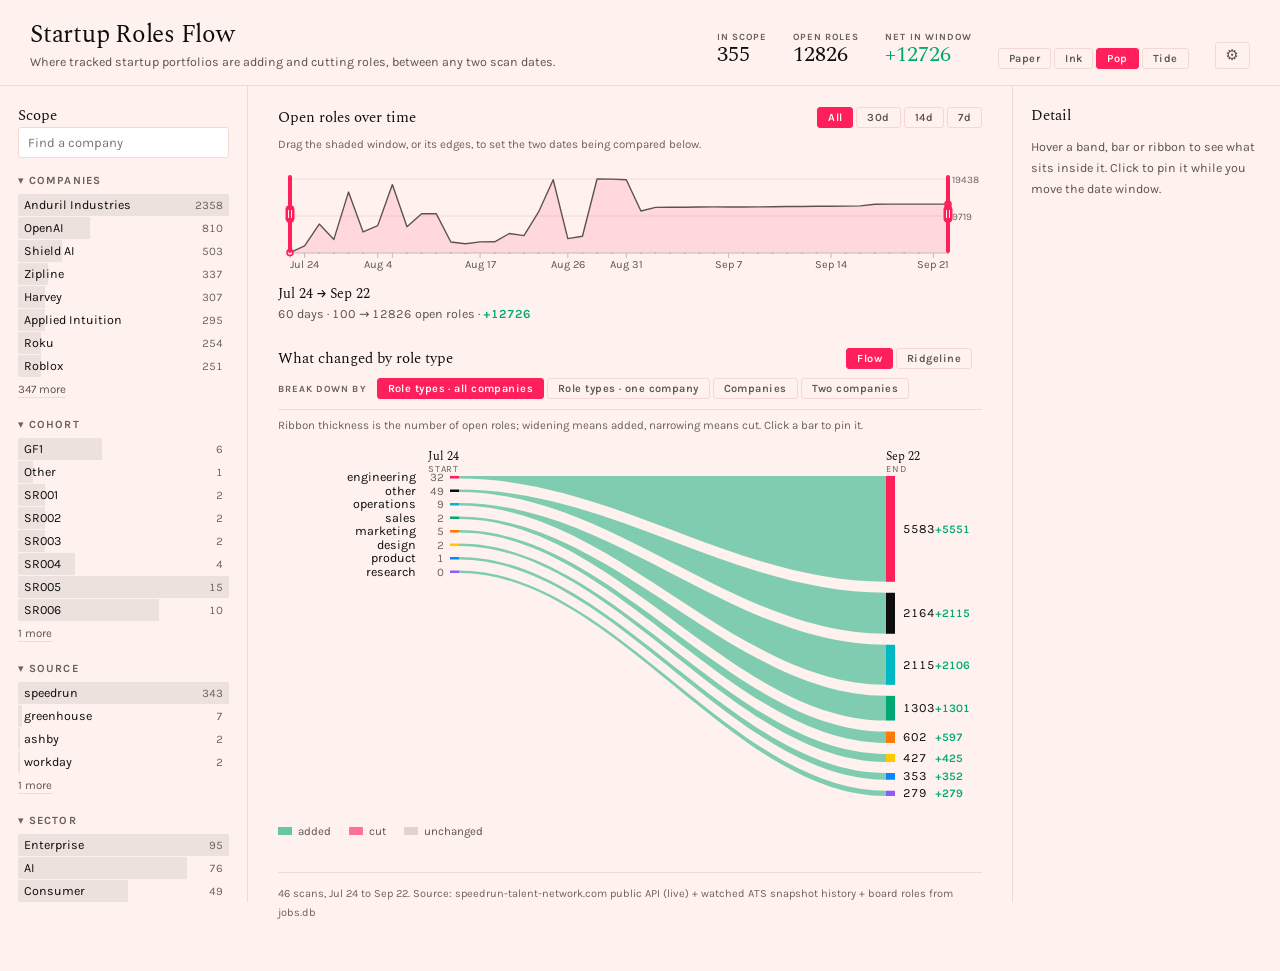
==== flow/index.html @ 65f4809f "flow: chart a readable companies column, and stop seeding pair mode Companies mode drew one band per" ====
<!doctype html>
<html lang="en" data-theme="pop">
<head>
<meta charset="utf-8">
<meta name="viewport" content="width=device-width, initial-scale=1, viewport-fit=cover">
<title>Startup Roles Flow</title>
<meta property="og:site_name" content="Job Flow" />
<meta property="og:title" content="Startup Roles Flow — a16z portfolio hiring in motion" />
<meta property="og:description" content="Sankey-style flows of open roles across a16z portfolio startups: functions, locations, companies. Play the scan animation or scrub any scan date." />
<meta property="og:type" content="website" />
<meta property="og:url" content="https://bdcc.github.io/dashes/flow/index.html" />
<meta property="og:image" content="https://bdcc.github.io/dashes/flow/og-flow.png" />
<meta property="og:image:width" content="1200" />
<meta property="og:image:height" content="630" />
<meta name="twitter:card" content="summary_large_image" />
<meta name="twitter:title" content="Startup Roles Flow — a16z portfolio hiring in motion" />
<meta name="twitter:description" content="Sankey-style flows of open roles across a16z portfolio startups: functions, locations, companies." />
<meta name="twitter:image" content="https://bdcc.github.io/dashes/flow/og-flow.png" />
<link rel="stylesheet" href="theme.css">
<style>
/* ============================================================
   App shell — layout only, all colors token-driven (no hex).
   Theme values live in theme.css; SVG builders resolve via
   RolesFlowTheme.theme().
   ============================================================ */

/* ---- desktop facet heads: 11px floor per acceptance check ---- */
#d-facets .eyebrow { font-size: 11px; }

/* ---- collapsible facet groups ---- */
.fold-btn {
  display: inline-flex; align-items: center; gap: 5px;
  padding: 0; background: none; border: 0; cursor: pointer; color: inherit; font: inherit;
}
.fold-btn .caret { font-size: 11px; line-height: 1; color: var(--faint); }
.fold-btn:hover .caret { color: var(--muted); }
.facet.folded .facet-rows, .sgroup.folded .srows { display: none; }

/* ---- shared rows / ranges ---- */
.row { display: flex; align-items: center; gap: 10px; flex-wrap: wrap; }
.row .section { margin-right: auto; }
.main section + section { margin-top: 26px; }
.mt { margin-top: 26px; }

/* ---- pair-mode company pick dropdowns (A + B) ---- */
.copicks { display: flex; gap: 6px; align-items: center; flex-wrap: wrap; }
.co-drop { position: relative; }
.co-btn {
  display: inline-flex; align-items: center; gap: 7px; max-width: 200px;
  font-size: 12px; font-weight: 600; padding: 5px 10px;
  border: 1px solid var(--chip-bd); border-radius: var(--radius);
  background: var(--chip-bg); color: var(--ink); cursor: pointer;
}
.co-btn:hover { border-color: var(--accent); }
.co-btn i { width: 8px; height: 8px; border-radius: 4px; flex: none; }
.co-btn .nm { overflow: hidden; text-overflow: ellipsis; white-space: nowrap; }
.co-btn .ca { color: var(--faint); font-size: 9px; }
.co-drop.open .co-btn { border-color: var(--accent); color: var(--accent); }
.copop {
  position: absolute; top: calc(100% + 5px); left: 0; z-index: 50;
  width: 270px; max-height: 330px;
  display: flex; flex-direction: column;
  background: var(--panel); border: 1px solid var(--rule); border-radius: 10px;
  box-shadow: 0 8px 24px rgba(0, 0, 0, 0.18);
}
.co-search {
  margin: 8px; padding: 7px 10px; font-size: 13px; flex: none;
  background: var(--paper); border: 1px solid var(--rule); border-radius: 7px; color: var(--ink);
}
.co-search:focus { outline: none; border-color: var(--accent); }
.corows { overflow-y: auto; padding-bottom: 6px; }
.co-row {
  display: flex; align-items: center; gap: 8px; width: 100%;
  padding: 6px 12px; border: none; background: transparent;
  text-align: left; cursor: pointer; font-size: 13px; color: var(--ink);
}
.co-row:hover { background: var(--paper); }
.co-row .cnt { margin-left: auto; font-size: 11px; color: var(--faint); font-variant-numeric: tabular-nums; }
.co-row.on { background: var(--chip-bg); color: var(--accent); font-weight: 600; }
.co-row.dim { opacity: 0.4; cursor: not-allowed; }
.co-row .ck { flex: none; width: 13px; font-size: 11px; color: var(--accent); }
.co-none { padding: 12px; font-size: 12px; color: var(--faint); }
.hint { margin: 6px 0 8px; line-height: 1.6; }
.range { margin-top: 10px; }
.range .fig { font-size: 14px; }
.range .sub { font-size: 12.5px; color: var(--muted); margin-top: 2px; }
.pills { display: flex; flex-wrap: wrap; gap: 6px; margin: 10px 0 6px; align-items: center; }
.pills .link-danger { margin-left: 2px; }
.hscroll { display: flex; gap: 8px; overflow-x: auto; }

/* ---- desktop chart switch / ridge scale ---- */
#d-chart-switch { margin-left: auto; }
.ridgeseg { display: flex; gap: 3px; }
.ridgeseg button {
  font-size: 11px; font-weight: 600; letter-spacing: 0.04em;
  padding: 3px 10px; border: 1px solid var(--rule); border-radius: var(--radius);
  background: transparent; color: var(--muted); cursor: pointer;
}
.ridgeseg button.on { background: var(--accent); border-color: var(--accent); color: var(--accent-fg); }

/* ---- preferences picker (shared overlay) ---- */
.gear {
  font-size: 15px; line-height: 1; padding: 5px 10px;
  border: 1px solid var(--rule); border-radius: var(--radius);
  background: transparent; color: var(--muted); cursor: pointer;
}
.gear:hover { color: var(--ink); border-color: var(--chip-bd); }
.prefs-ovl {
  position: fixed; inset: 0; z-index: 80;
  background: var(--dim); display: flex; align-items: center; justify-content: center;
}
.prefs-card {
  width: 360px; max-width: calc(100vw - 40px); max-height: 80vh; overflow-y: auto;
  background: var(--panel); border: 1px solid var(--rule); border-radius: 12px;
  padding: 18px 20px 16px;
}
.prefs-head { display: flex; align-items: flex-start; gap: 10px; margin-bottom: 14px; }
.prefs-head h3 { font-family: var(--font-display); font-size: 19px; font-weight: 400; }
.prefs-head .sub { margin-top: 3px; font-size: 12.5px; color: var(--muted); line-height: 1.5; }
.prefs-x { margin-left: auto; flex: none; min-height: 32px; padding: 0 10px; border: none;
  background: none; color: var(--muted); font-size: 15px; cursor: pointer; }
.prefs-rows { display: flex; flex-direction: column; margin-bottom: 14px; }
.prefs-row { display: flex; align-items: center; gap: 10px; width: 100%; min-height: 44px;
  padding: 0 4px; border: none; border-bottom: 1px solid var(--rule);
  background: transparent; text-align: left; cursor: pointer; }
.prefs-row:last-child { border-bottom: none; }
.prefs-row .box { width: 18px; height: 18px; flex: none; border-radius: 4px;
  border: 1.5px solid var(--chip-bd); display: inline-flex; align-items: center;
  justify-content: center; font-size: 13px; color: var(--accent-fg); }
.prefs-row.on .box { background: var(--accent); border-color: var(--accent); }
.prefs-row .name { flex: 1; font-size: 15px; color: var(--ink); }
.prefs-row.on .name { font-weight: 700; color: var(--accent); }
.prefs-row .sub { font-size: 12px; color: var(--faint); }
.prefs-actions { display: flex; align-items: center; justify-content: space-between; gap: 10px; }
.prefs-actions .btn-done { min-height: 40px; padding: 0 20px; border: 1px solid var(--accent);
  border-radius: 20px; background: var(--accent); color: var(--accent-fg);
  font-size: 14px; font-weight: 700; cursor: pointer; }

/* ---- mobile shell ---- */
.mob { display: none; }

@media (max-width: 719px) {
  .desk { display: none; }
  .mob { display: block; }

  .mh {
    position: sticky; top: 0; z-index: 20;
    display: flex; align-items: center; gap: 10px;
    padding: 12px 16px 10px;
    background: var(--paper); border-bottom: 1px solid var(--rule);
  }
  .mh h1 { font-family: var(--font-display); font-size: 20px; font-weight: 400; line-height: 1.15; }
  .mh .sub { margin-top: 3px; font-size: 12.5px; color: var(--muted); }
  .scope-btn {
    margin-left: auto; flex: none;
    min-height: 44px; padding: 0 16px;
    border: 1px solid var(--rule); border-radius: 22px;
    background: transparent; color: var(--muted);
    font-size: 14px; font-weight: 600; cursor: pointer;
  }
  .scope-btn.on { background: var(--chip-bg); border-color: var(--chip-bd); color: var(--accent); }

  .mstats {
    display: grid; grid-template-columns: repeat(3, 1fr); gap: 1px;
    background: var(--rule);
  }
  .mstat { background: var(--paper); padding: 10px 16px 12px; }
  .mstat .eyebrow { font-size: 10px; display: block; margin-bottom: 3px; }
  .mstat .fig { font-size: 24px; line-height: 1.2; display: block; }

  .mcontent {
    max-width: 480px; margin: 0 auto;
    padding: 12px 16px calc(40px + env(safe-area-inset-bottom));
  }
  .mcontent section + section { margin-top: 24px; }

  .preset {
    flex: none; min-height: 44px; padding: 0 18px;
    border: 1px solid var(--rule); border-radius: 22px;
    background: transparent; color: var(--muted);
    font-size: 14px; font-weight: 600; cursor: pointer;
  }
  .preset.on { background: var(--accent); border-color: var(--accent); color: var(--accent-fg); }
  .mtabs { padding: 2px 0 4px; }
  .mcontent .picker { max-width: none; min-height: 44px; font-size: 15px; padding: 0 12px; border-radius: 8px; }
  .mcontent .byrow { display: flex; flex-wrap: wrap; gap: 8px; align-items: center; padding: 8px 0 10px; border-bottom: 1px solid var(--rule); margin-bottom: 8px; }
  .co-btn { min-height: 40px; font-size: 13px; max-width: 46vw; }
  .copop {
    position: fixed; left: 12px; right: 12px; bottom: 0; width: auto;
    max-height: 55vh; border-radius: 14px 14px 0 0;
    padding-bottom: calc(6px + env(safe-area-inset-bottom));
  }
  .co-search { min-height: 42px; font-size: 15px; }
  .co-row { min-height: 42px; font-size: 14.5px; }

  .mtitle-row { display: flex; align-items: center; gap: 4px; margin-top: 4px; }
  .mtitle-row h2 { font-family: var(--font-display); font-size: 16px; font-weight: 400; flex: 1; min-width: 0; }
  .dot { width: 44px; height: 44px; flex: none; padding: 0; border: none; background: none; cursor: pointer;
         display: inline-flex; align-items: center; justify-content: center; }
  .dot span { width: 8px; height: 8px; border-radius: 4px; background: var(--chip-bd); display: block; }
  .dot.on span { width: 22px; background: var(--accent); }

  .deck { overflow: hidden; transition: height .3s cubic-bezier(.22, .61, .36, 1); }
  .track { display: flex; align-items: flex-start; width: 300%; touch-action: pan-y; }
  .panel { width: 33.3333%; flex: none; padding: 0 16px; }

  .mlegend { display: flex; gap: 16px; padding: 10px 0 2px; font-size: 12.5px; color: var(--muted); align-items: center; }
  .mlegend i { width: 14px; height: 8px; display: inline-block; opacity: 0.6; flex: none; }

  .card {
    margin: 18px 16px 0; background: var(--panel);
    border: 1px solid var(--rule); border-radius: 12px; padding: 14px;
  }
  .card .ctitle { display: flex; align-items: center; gap: 10px; }
  .card .ctitle .name { font-family: var(--font-display); font-size: 17px; flex: 1; min-width: 0;
    overflow: hidden; text-overflow: ellipsis; white-space: nowrap; }
  .close-pill { flex: none; min-height: 36px; padding: 0 12px; border: 1px solid var(--rule);
    border-radius: 18px; background: none; color: var(--muted); font-size: 13px; cursor: pointer; }
  .card .cfig { display: flex; align-items: baseline; gap: 8px; padding: 10px 0 12px;
    border-bottom: 1px solid var(--rule); margin-bottom: 12px; }
  .card .cfig .v { font-family: var(--font-display); font-size: 30px; line-height: 1; font-variant-numeric: tabular-nums; }
  .card .cfig .lab { font-size: 13px; color: var(--muted); }
  .card .cfig .delta { margin-left: auto; font-size: 15px; font-weight: 700; font-variant-numeric: tabular-nums; }
  .card .ceyebrow { font-size: 10px; font-weight: 700; letter-spacing: 0.1em; text-transform: uppercase; color: var(--faint); margin-bottom: 6px; }
  .crows { display: flex; flex-direction: column; }
  .crow { position: relative; display: flex; align-items: center; gap: 8px; min-height: 40px;
    padding: 0 6px; overflow: hidden; border-bottom: 1px solid var(--rule); }
  .crow .bar { position: absolute; left: 0; top: 0; bottom: 0; background: var(--bar); }
  .crow .name { position: relative; flex: 1; min-width: 0; font-size: 14.5px;
    white-space: nowrap; overflow: hidden; text-overflow: ellipsis; }
  .crow .cnt { position: relative; font-size: 14px; font-variant-numeric: tabular-nums; color: var(--muted); }
  .crow .delta { position: relative; font-size: 13.5px; font-weight: 600; font-variant-numeric: tabular-nums; width: 34px; text-align: right; }
  .card .cnote { margin: 10px 0 0; font-size: 12.5px; color: var(--faint); line-height: 1.6; }

  .table-head, .trow { display: grid; grid-template-columns: 1fr 40px 40px 48px; gap: 0 6px; align-items: center; }
  .table-head { padding: 0 0 6px; border-bottom: 1px solid var(--rule); font-size: 10px; font-weight: 700;
    letter-spacing: 0.09em; text-transform: uppercase; color: var(--faint); }
  .table-head span:nth-child(n+2) { text-align: right; }
  .trow { width: 100%; min-height: 46px; padding: 0; border: none; border-bottom: 1px solid var(--rule);
    background: transparent; text-align: left; cursor: pointer; }
  .trow.pinned { background: var(--chip-bg); }
  .trow .lab { display: flex; align-items: center; gap: 8px; min-width: 0; }
  .trow .lab i { width: 4px; height: 20px; border-radius: 2px; flex: none; display: block; }
  .trow .lab span { font-size: 14.5px; color: var(--ink); white-space: nowrap; overflow: hidden; text-overflow: ellipsis; }
  .trow .n { font-size: 14px; color: var(--muted); text-align: right; font-variant-numeric: tabular-nums; }
  .trow .n.ink { color: var(--ink); }
  .trow .chg { font-size: 14px; font-weight: 600; text-align: right; font-variant-numeric: tabular-nums; }
  .table-note { margin: 10px 0 0; font-size: 12.5px; color: var(--faint); }

  .sheet { position: fixed; inset: 0; z-index: 60; background: var(--paper); display: flex; flex-direction: column; }
  .shead { display: flex; align-items: center; gap: 10px; padding: 12px 16px; border-bottom: 1px solid var(--rule); }
  .shead .stitle { font-family: var(--font-display); font-size: 19px; }
  .sreset { margin-left: auto; min-height: 40px; padding: 0 12px; border: none; background: none;
    color: var(--down); font-size: 14px; cursor: pointer; }
  .sdone { min-height: 44px; padding: 0 20px; border: 1px solid var(--accent); border-radius: 22px;
    background: var(--accent); color: var(--accent-fg); font-size: 15px; font-weight: 700; cursor: pointer; }
  .sbody { flex: 1; overflow-y: auto; padding: 14px 16px calc(40px + env(safe-area-inset-bottom)); }
  .ssearch { width: 100%; min-height: 46px; background: var(--panel); border: 1px solid var(--rule);
    border-radius: 8px; color: var(--ink); font-size: 16px; padding: 0 12px; margin-bottom: 8px; }
  .ssummary { margin: 0 0 16px; font-size: 12.5px; color: var(--faint); }
  .sgroup { margin-bottom: 22px; }
  .shead-row { display: flex; align-items: center; justify-content: space-between; gap: 10px; margin-bottom: 4px; }
  .shead-row .eyebrow { font-size: 10px; }
  .sclear { min-height: 32px; padding: 0 4px; background: none; border: none; color: var(--down); font-size: 13px; cursor: pointer; }
  .srows { display: flex; flex-direction: column; }
  .srow { position: relative; display: flex; align-items: center; gap: 10px; width: 100%;
    min-height: 46px; padding: 0 8px; border: none; border-bottom: 1px solid var(--rule);
    background: transparent; text-align: left; cursor: pointer; overflow: hidden; }
  .srow .bar { position: absolute; left: 0; top: 0; bottom: 0; background: var(--bar); }
  .srow .box { position: relative; width: 18px; height: 18px; flex: none; border-radius: 4px;
    border: 1.5px solid var(--chip-bd); background: transparent; }
  .srow.on .box { background: var(--accent); border-color: var(--accent); }
  .srow .name { position: relative; flex: 1; min-width: 0; font-size: 15px;
    white-space: nowrap; overflow: hidden; text-overflow: ellipsis; }
  .srow.on .name { font-weight: 700; color: var(--accent); }
  .srow .cnt { position: relative; font-size: 14px; color: var(--faint); font-variant-numeric: tabular-nums; }
  .smore { min-height: 40px; padding: 0; margin-top: 4px; background: none; border: none;
    color: var(--muted); font-size: 14px; text-decoration: underline; cursor: pointer; }
  .ssegs { display: flex; gap: 8px; flex-wrap: wrap; margin-bottom: 20px; }
  .sseg { min-height: 44px; padding: 0 16px; border: 1px solid var(--rule); border-radius: 22px;
    background: transparent; color: var(--muted); font-size: 14px; font-weight: 600; cursor: pointer; }
  .sseg.on { background: var(--accent); border-color: var(--accent); color: var(--accent-fg); }

  .mcontent .provenance { font-size: 12px; line-height: 1.65; }

  .sprefs { min-height: 40px; padding: 0 12px; border: none; background: none;
    color: var(--muted); font-size: 14px; cursor: pointer; }
  .sprefs:active { color: var(--ink); }
  .prefs-ovl { align-items: flex-end; }
  .prefs-card { width: 100%; max-width: none; border-radius: 16px 16px 0 0;
    max-height: 70vh; padding-bottom: calc(18px + env(safe-area-inset-bottom)); }
}
</style>
</head>
<body>

<!-- ================= DESKTOP SHELL ================= -->
<div class="desk" id="desk">
  <header class="app-header">
    <div>
      <h1>Startup Roles Flow</h1>
      <div class="sub">Where tracked startup portfolios are adding and cutting roles, between any two scan dates.</div>
    </div>
    <div class="stats">
      <div class="stat">
        <div class="eyebrow">In scope</div>
        <div class="v fig" id="d-stat-scope">&ndash;</div>
      </div>
      <div class="stat">
        <div class="eyebrow">Open roles</div>
        <div class="v fig" id="d-stat-now">&ndash;</div>
      </div>
      <div class="stat">
        <div class="eyebrow">Net in window</div>
        <div class="v fig" id="d-stat-net">&ndash;</div>
      </div>
      <div id="d-theme"></div>
      <button type="button" class="gear" id="d-prefs" title="Which facet groups to show in the left nav" aria-label="Preferences">⚙</button>
    </div>
  </header>

  <div class="layout">
    <aside class="rail rail-left">
      <h2 class="section">Scope</h2>
      <input class="search" id="d-search" placeholder="Find a company" autocomplete="off">
      <div class="pills" id="d-pills"></div>
      <div id="d-facets"></div>
    </aside>

    <main class="main">
      <section>
        <div class="row">
          <h2 class="section">Open roles over time</h2>
          <div class="seg" id="d-presets"></div>
        </div>
        <p class="hint">Drag the shaded window, or its edges, to set the two dates being compared below.</p>
        <div id="d-timeline"></div>
        <div class="range" id="d-range"></div>
      </section>

      <section>
        <div class="row">
          <h2 class="section" id="d-chart-head">What changed by role type</h2>
          <div class="seg" id="d-chart-switch"></div>
          <div class="ridgeseg" id="d-ridgeseg"></div>
        </div>
        <div class="byrow row" style="padding:8px 0 10px;border-bottom:1px solid var(--rule);margin-bottom:6px;">
          <span class="eyebrow">Break down by</span>
          <div class="seg" id="d-tabs"></div>
          <select class="picker" id="d-picker" style="display:none"></select>
          <div class="copicks" id="d-copicks"></div>
        </div>
        <p class="hint" id="d-hint"></p>
        <div id="d-chart"></div>
        <div class="legend" id="d-legend" style="margin-top:8px"></div>
      </section>

      <footer class="provenance" id="d-prov"></footer>
    </main>

    <aside class="rail rail-right">
      <div class="row" style="margin-bottom:10px;">
        <h2 class="section" id="d-det-title">Detail</h2>
        <button class="link-danger" id="d-unpin" style="display:none">unpin</button>
      </div>
      <div id="d-detail"></div>
    </aside>
  </div>
</div>

<!-- ================= MOBILE SHELL ================= -->
<div class="mob" id="mob">
  <header class="mh">
    <div>
      <h1>Startup Roles Flow</h1>
      <div class="sub" id="m-sub">&hellip;</div>
    </div>
    <button class="scope-btn" id="m-scope-btn">Scope</button>
  </header>

  <div class="mstats">
    <div class="mstat"><span class="eyebrow">In scope</span><span class="fig" id="m-s1">&ndash;</span></div>
    <div class="mstat"><span class="eyebrow">Open roles</span><span class="fig" id="m-s2">&ndash;</span></div>
    <div class="mstat"><span class="eyebrow">Net change</span><span class="fig" id="m-s3">&ndash;</span></div>
  </div>

  <main class="mcontent">
    <section>
      <h2 class="section">Open roles over time</h2>
      <div class="hscroll" id="m-presets" style="padding:8px 0 10px"></div>
      <div id="m-timeline"></div>
      <div class="range" id="m-range"></div>
      <div class="byrow">
        <span class="eyebrow" style="font-size:10px">Break down by</span>
        <div class="hscroll mtabs" id="m-tabs"></div>
        <select class="picker" id="m-picker" style="display:none"></select>
        <div class="copicks" id="m-copicks"></div>
      </div>
    </section>

    <section>
      <div class="mtitle-row">
        <h2 id="m-title">Flow</h2>
        <div id="m-dots"></div>
      </div>
      <p class="hint" id="m-hint"></p>
      <div class="deck" id="m-deck">
        <div class="track" id="m-track">
          <div class="panel" id="m-p0"></div>
          <div class="panel" id="m-p1"></div>
          <div class="panel" id="m-p2"></div>
        </div>
      </div>
      <div class="mlegend hscroll" id="m-legend"></div>
    </section>

    <section class="card" id="m-card" style="display:none"></section>

    <footer class="provenance" id="m-prov"></footer>
  </main>

  <div class="sheet" id="m-sheet" style="display:none">
    <div class="shead">
      <span class="stitle">Scope</span>
      <button type="button" class="sprefs" id="m-prefs">Prefs</button>
      <button class="sreset" id="m-reset">Reset</button>
      <button class="sdone" id="m-done">Done</button>
    </div>
    <div class="sbody">
      <input class="ssearch" id="m-search" placeholder="Find a company" autocomplete="off">
      <p class="ssummary" id="m-summary"></p>
      <div class="ssegs" id="m-ssegs"></div>
      <div id="m-facets"></div>
    </div>
  </div>
</div>

<!-- ================= PREFERENCES PICKER (shared) ================= -->
<div class="prefs-ovl" id="prefs" style="display:none" role="dialog" aria-modal="true" aria-label="Preferences">
  <div class="prefs-card">
    <div class="prefs-head">
      <div>
        <h3>Preferences</h3>
        <p class="sub">Which facet groups show in the left nav.</p>
      </div>
      <button type="button" class="prefs-x" id="prefs-close" aria-label="Close">✕</button>
    </div>
    <div class="prefs-rows" id="prefs-rows"></div>
    <div class="prefs-actions">
      <button type="button" class="link-danger" id="prefs-reset">Reset to defaults</button>
      <button type="button" class="btn-done" id="prefs-done">Done</button>
    </div>
  </div>
</div>

<script src="theme.js"></script>
<script>
(function () {
'use strict';

/* ---------- helpers ---------- */
const MON = ['Jan','Feb','Mar','Apr','May','Jun','Jul','Aug','Sep','Oct','Nov','Dec'];
const FUNCTIONS = ['engineering','product','design','research','sales','marketing','operations','other'];
const $ = s => document.querySelector(s);
const esc = s => String(s == null ? '' : s).replace(/[&<>"']/g, c => ({'&':'&amp;','<':'&lt;','>':'&gt;','"':'&quot;',"'":'&#39;'}[c]));
const clamp = (v, a, b) => Math.max(a, Math.min(b, v));
const fmtDate = s => { const p = String(s).split('-'); return MON[+p[1] - 1] + ' ' + (+p[2]); };
const fmtTime = s => { const p = String(s || '').slice(0, 16).replace('T', ' '); return p ? p + ' UTC' : ''; };
const signed = n => (n > 0 ? '+' : n < 0 ? '−' : '') + Math.abs(n);
const trunc = (s, n) => s.length > n ? s.slice(0, n - 1) + '…' : s;
const isMobile = () => matchMedia('(max-width: 719px)').matches;
const asList = v => Array.isArray(v) ? v
  : typeof v === 'string' ? (v.trim() ? [v.trim()] : [])
    : (v && typeof v === 'object') ? Object.keys(v).filter(k => v[k]) : [];
const ridgeScale = () => S.ridgeScale || (S.compare === 'pair' ? 'shared' : (isMobile() ? 'perband' : 'shared'));
const savePicked = () => { try { localStorage.setItem('rolesFlow.picked', JSON.stringify(S.picked)); } catch (err) {} };
/* pair2: the old `rolesFlow.pair` key holds the value the removed auto-seed
   wrote, which is indistinguishable from a real pick — start those visitors
   from an empty comparison rather than from Anduril vs OpenAI. */
const savePair = () => { try { localStorage.setItem('rolesFlow.pair2', JSON.stringify(S.pair)); } catch (err) {} };

/* ---------- pair-mode company dropdowns (A + B) ---------- */
function coDropRows(q) {
  const d = S.data;
  if (!d || S.coDrop === null) return '';
  const other = (S.pair || [])[S.coDrop === 0 ? 1 : 0] || '';
  const s = String(q || '').trim().toLowerCase();
  return d.companies.slice().sort((a, b) => b.total_jobs - a.total_jobs)
    .filter(c => !s || c.company.toLowerCase().includes(s))
    .map(c => {
      const dim = c.company === other;   // already picked on the other side — no dupes
      return '<button type="button" class="co-row' + (c.company === (S.pair || [])[S.coDrop] ? ' on' : '') + (dim ? ' dim' : '') + '"'
        + ' data-copick="1" data-slot="' + S.coDrop + '" data-name="' + esc(c.company) + '"' + (dim ? ' disabled' : '')
        + '><span class="nm">' + esc(c.company) + '</span><span class="cnt">' + (c.total_jobs || 0) + '</span></button>';
    }).join('');
}
function coDropHTML(slot) {
  const name = (S.pair || [])[slot] || '';
  const open = S.coDrop === slot;
  const col = slot === 0 ? 'var(--pair-a)' : 'var(--pair-b)';
  const rows = open ? coDropRows(S.coQ) : '';
  return '<div class="co-drop' + (open ? ' open' : '') + '">'
    + '<button type="button" class="co-btn" data-codrop="' + slot + '" aria-expanded="' + open + '" title="Pick company ' + (slot === 0 ? 'A' : 'B') + '">'
    + '<i style="background:' + col + '"></i><span class="nm">' + (name ? esc(name) : 'Choose company') + '</span><span class="ca">▾</span></button>'
    + (open
      ? '<div class="copop"><input class="co-search" data-cosearch="' + slot + '" placeholder="Find a company" autocomplete="off" value="' + esc(S.coQ) + '">'
        + '<div class="corows">' + (rows || '<div class="co-none">No companies match</div>') + '</div></div>'
      : '')
    + '</div>';
}
function closeCoDrop() {
  S.coDrop = null; S.coQ = '';
}

/* ---------- companies-tab picker: multi-select, "All companies" is the empty pick ---------- */
function coPickLabel() {
  const n = S.picked.length;
  if (!n) return 'All companies';
  return n === 1 ? S.picked[0] : n + ' companies';
}
function coPickRows(q) {
  const d = S.data;
  if (!d) return '';
  const s = String(q || '').trim().toLowerCase();
  const all = !S.picked.length;
  let out = '<button type="button" class="co-row' + (all ? ' on' : '') + '" data-copickall="1">'
    + '<span class="ck">' + (all ? '✓' : '') + '</span>'
    + '<span class="nm">All companies</span><span class="cnt">' + d.companies.length + '</span></button>';
  out += d.companies.slice().sort((a, b) => b.total_jobs - a.total_jobs)
    .filter(c => !s || c.company.toLowerCase().includes(s))
    .map(c => {
      const on = S.picked.includes(c.company);
      return '<button type="button" class="co-row' + (on ? ' on' : '') + '" data-copickco="' + esc(c.company) + '">'
        + '<span class="ck">' + (on ? '✓' : '') + '</span><span class="nm">' + esc(c.company) + '</span>'
        + '<span class="cnt">' + (c.total_jobs || 0) + '</span></button>';
    }).join('');
  return out;
}
function coPickHTML() {
  const open = S.coDrop === 'co';
  const n = S.picked.length;
  const rows = open ? coPickRows(S.coQ) : '';
  return '<div class="co-drop' + (open ? ' open' : '') + '">'
    + '<button type="button" class="co-btn" data-codrop="co" aria-expanded="' + open + '" title="Which companies to chart">'
    + '<i style="background:' + (n ? 'var(--accent)' : 'var(--chip-bd)') + '"></i>'
    + '<span class="nm">' + esc(coPickLabel()) + '</span><span class="ca">▾</span></button>'
    + (open
      ? '<div class="copop"><input class="co-search" data-cosearch="co" placeholder="Find a company" autocomplete="off" value="' + esc(S.coQ) + '">'
        + '<div class="corows">' + (rows || '<div class="co-none">No companies match</div>') + '</div></div>'
      : '')
    + '</div>';
}
function coSearchInp() {   /* both shells render a popup — only the visible one can take focus */
  const sel = (isMobile() ? '#m-copicks' : '#d-copicks') + ' .co-drop.open .co-search';
  return document.querySelector(sel) || document.querySelector('.co-drop.open .co-search');
}
function keepCoSearchFocus() {   /* renderAll rebuilds the popup — put the caret back */
  const inp = coSearchInp();
  if (!inp) return;
  inp.focus(); inp.value = S.coQ;
  const end = inp.value.length; inp.setSelectionRange(end, end);
}

/* ---------- state ---------- */
const S = {
  data: null, err: null, from: 0, to: 0, live: false,
  compare: 'fn', chart: 'flow', focusCo: '',
  query: '', picked: [], pair: [], facets: { cohort: [], sector: [], work: [], city: [], source: [] },
  facetsVis: { __companies: true, cohort: true, sector: true, work: true, city: true, source: true },
  expanded: {}, folded: {}, hover: null, pin: null,
  ridgeScale: null, // null = default: shared (desktop) / per-band (mobile)
  w: 700, wm: 358, panel: 0, dragX: 0, swiping: false, panelHs: [0, 0, 0],
  filtersOpen: false,
  coDrop: null, coQ: ''   // pair mode: which company dropdown is open (0|1|null) + its search text
};

/* ---------- data accessors ---------- */
function asOf(c, date) { let v = 0; for (const h of c.history) { if (h.date <= date) v = h.total_jobs; else break; } return v; }
function fnAsOf(c, date, fn) { let v = 0; for (const h of c.history) { if (h.date > date) break; v = (h.jobs_by_fn && h.jobs_by_fn[fn]) || 0; } return v; }
function workModeOf(c) {
  const r = c.total_jobs > 0 ? (c.remote_count || 0) / c.total_jobs : -1;
  return r >= 0.8 ? 'Remote-first' : r > 0.2 ? 'Hybrid' : 'In-office';
}
function matches(c, skip) {
  const f = S.facets;
  if (skip !== 'cohort' && f.cohort.length && !f.cohort.includes(c.cohort)) return false;
  if (skip !== 'source' && f.source.length && !f.source.includes(c.source)) return false;
  if (skip !== 'sector' && f.sector.length && !f.sector.some(s => asList(c.industries).includes(s))) return false;
  if (skip !== 'work' && f.work.length && !f.work.includes(workModeOf(c))) return false;
  if (skip !== 'city' && f.city.length && !f.city.some(ci => (c.jobs_by_loc || {})[ci] > 0)) return false;
  return true;
}
function scope() {
  const d = S.data;
  if (!d) return [];
  if (S.compare === 'one') {
    const c = d.companies.find(x => x.company === S.focusCo);
    return c ? [c] : [];
  }
  if (S.compare === 'pair') {
    const ns = (S.pair || []).slice(0, 2);
    return ns.map(n => d.companies.find(c => c.company === n)).filter(Boolean);
  }
  let list = d.companies.filter(c => matches(c));
  if (S.picked.length) list = list.filter(c => S.picked.includes(c.company));
  return list;
}
const byFunction = () => S.compare !== 'co';
function filterCount() {
  const f = S.facets;
  return f.cohort.length + f.sector.length + f.work.length + f.city.length + f.source.length + S.picked.length;
}
/* Companies mode charts one band per company with band height linear in the
   count, so a single 2.4k-role board sets the scale and the other 340 fall to
   the 6px floor — the column reads as "only the top two are selected" even
   though every company is in it. Chart the biggest CO_CAP-1 and fold the rest
   into one summed band: the ribbon is still a true total, and the tail stops
   being 300 hairlines. */
const CO_CAP = 25;
function series() {
  const d = S.data, dates = d.dates, t = RolesFlowTheme.theme(), sc = scope();
  let rows;
  if (S.compare === 'pair') {
    /* function × company bands, colored by company — 16 rows for two picks */
    rows = sc.map((c, i) => FUNCTIONS.map(fn => ({ id: c.company + '|' + fn, label: fn + ' · ' + c.company,
      color: i === 0 ? t.pairA : t.pairB,
      vals: dates.map(dt => fnAsOf(c, dt, fn)) }))).flat();
  } else if (byFunction()) {
    rows = FUNCTIONS.map(fn => ({ id: fn, label: fn, color: t.fn[fn],
      vals: dates.map(dt => sc.reduce((s, c) => s + fnAsOf(c, dt, fn), 0)) }));
  } else {
    rows = sc.map(c => ({ id: c.company, label: c.company, color: t.fn.engineering,
      vals: dates.map(dt => asOf(c, dt)) }));
  }
  rows = rows.filter(r => r.vals.some(v => v > 0));
  rows.forEach(r => { r.v0 = r.vals[S.from]; r.v1 = r.vals[S.to]; r.peak = Math.max.apply(null, r.vals); });
  rows.sort((p, q) => q.v1 - p.v1 || q.peak - p.peak);
  if (S.compare === 'co' && rows.length > CO_CAP) {
    rows = foldTail(rows, dates, t);
  }
  return rows;   /* every company in scope: as a band, or inside the others band */
}
function foldTail(rows, dates, t) {
  const tail = rows.slice(CO_CAP - 1);
  const vals = dates.map((_, i) => tail.reduce((s, r) => s + r.vals[i], 0));
  return rows.slice(0, CO_CAP - 1).concat([{
    id: '__others', label: tail.length + ' others', color: t.faint, vals: vals,
    v0: vals[S.from], v1: vals[S.to], peak: Math.max.apply(null, vals)
  }]);
}

/* ---------- timeline ---------- */
function idxAt(clientX) {
  const el = isMobile() ? $('#m-timeline') : $('#d-timeline');
  if (!el) return 0;
  const r = el.getBoundingClientRect();
  const n = S.data.dates.length - 1;
  if (isMobile()) {
    const plot = Math.max(1, r.width - 42);
    return clamp(Math.round((clientX - r.left - 14) * n / plot), 0, n);
  }
  const plot = Math.max(1, r.width - 46);
  return clamp(Math.round((clientX - r.left - 12) * n / plot), 0, n);
}
function setRange(f, t) { S.from = f; S.to = Math.max(f, t); renderAll(); }

function timelineSVG(mobile) {
  const d = S.data, dates = d.dates, t = RolesFlowTheme.theme();
  const W = mobile ? S.wm : S.w;
  const sc = scope();
  const vals = dates.map(dt => sc.reduce((s, c) => s + asOf(c, dt), 0));
  const max = Math.max(1, ...vals);
  const n = Math.max(1, dates.length - 1);
  const plot = mobile ? W - 42 : W - 46;
  const X = i => (mobile ? 14 : 12) + i / n * plot;
  const Y = v => (mobile ? 96 : 92) - v / max * (mobile ? 72 : 74);
  const x0 = X(S.from), x1 = X(S.to);
  const H = mobile ? 118 : 112;
  const axisY = mobile ? 96 : 92;

  const line = vals.map((v, i) => X(i) + ',' + Y(v)).join(' ');
  const win = [];
  for (let i = S.from; i <= S.to; i++) win.push(X(i) + ',' + Y(vals[i]));
  const area = win.length > 1 ? '<polygon points="' + x0 + ',' + axisY + ' ' + win.join(' ') + ' ' + x1 + ',' + axisY + '" fill="' + t.accent + '" fill-opacity="' + (mobile ? '.14' : '.12') + '"/>' : '';

  let grid = '';
  [0.5, 1].forEach(f => {
    const v = Math.round(max * f);
    grid += '<line x1="' + X(0) + '" y1="' + Y(v) + '" x2="' + (X(0) + plot) + '" y2="' + Y(v) + '" stroke="' + t.grid + '" stroke-width="1"/>' +
      '<text x="' + (X(0) + plot + (mobile ? 3 : 4)) + '" y="' + (Y(v) + (mobile ? 4 : 3.5)) + '" font-size="' + (mobile ? 11 : 10) + '" fill="' + t.faint + '" font-family="Karla,sans-serif">' + v + '</text>';
  });

  const coll = mobile ? 62 : 54;
  let ticks = '', week = '', last = -999;
  dates.forEach((dt, i) => {
    const day = new Date(dt + 'T00:00:00');
    const mon = new Date(day); mon.setDate(day.getDate() - ((day.getDay() + 6) % 7));
    const key = mon.toISOString().slice(0, 10);
    const x = X(i);
    if (key !== week) {
      week = key;
      ticks += '<line x1="' + x + '" y1="' + axisY + '" x2="' + x + '" y2="' + (axisY + 5) + '" stroke="' + t.axis + '" stroke-width="1"/>';
      if (x - last >= coll) {
        last = x;
        ticks += '<text x="' + x + '" y="' + (axisY + (mobile ? 17 : 15)) + '" font-size="' + (mobile ? 12 : 11) + '" fill="' + t.muted + '" font-family="Karla,sans-serif" text-anchor="' + (i === 0 ? 'start' : 'middle') + '">' + fmtDate(dt) + '</text>';
      }
    } else {
      ticks += '<circle cx="' + x + '" cy="' + axisY + '" r="' + (mobile ? 1.3 : 1.1) + '" fill="' + t.axis + '"/>';
    }
  });

  const handle = (x, side) =>
    '<g data-brush="' + side + '" cursor="ew-resize">' +
    '<rect x="' + (x - (mobile ? 22 : 7)) + '" y="' + (mobile ? 0 : 10) + '" width="' + (mobile ? 44 : 14) + '" height="' + (mobile ? H : 86) + '" fill="transparent" pointer-events="all"/>' +
    '<rect x="' + (x - (mobile ? 2.5 : 2)) + '" y="' + (mobile ? 8 : 14) + '" width="' + (mobile ? 5 : 4) + '" height="' + (mobile ? 88 : 78) + '" rx="' + (mobile ? 2.5 : 2) + '" fill="' + t.accent + '"/>' +
    '<rect x="' + (x - (mobile ? 7 : 4.5)) + '" y="' + (mobile ? 42 : 44) + '" width="' + (mobile ? 14 : 9) + '" height="' + (mobile ? 26 : 18) + '" rx="' + (mobile ? 7 : 4.5) + '" fill="' + t.accent + '"/>' +
    '<line x1="' + (x - (mobile ? 2.5 : 1.5)) + '" y1="' + (mobile ? 49 : 49) + '" x2="' + (x - (mobile ? 2.5 : 1.5)) + '" y2="' + (mobile ? 61 : 57) + '" stroke="' + t.paper + '" stroke-width="' + (mobile ? 1.5 : 1) + '"/>' +
    '<line x1="' + (x + (mobile ? 2.5 : 1.5)) + '" y1="' + (mobile ? 49 : 49) + '" x2="' + (x + (mobile ? 2.5 : 1.5)) + '" y2="' + (mobile ? 61 : 57) + '" stroke="' + t.paper + '" stroke-width="' + (mobile ? 1.5 : 1) + '"/></g>';
  const dot = (x, v) => '<circle cx="' + x + '" cy="' + Y(v) + '" r="' + (mobile ? 3.5 : 3) + '" fill="' + t.dotFill + '" stroke="' + t.accent + '" stroke-width="' + (mobile ? 2 : 1.6) + '"/>';

  return '<svg viewBox="0 0 ' + W + ' ' + H + '" width="' + W + '" height="' + H + '" style="display:block;touch-action:none">' +
    grid + area +
    '<polyline points="' + line + '" fill="none" stroke="' + t.muted + '" stroke-width="' + (mobile ? 1.6 : 1.4) + '" stroke-linejoin="round"/>' +
    '<line x1="' + X(0) + '" y1="' + axisY + '" x2="' + (X(0) + plot) + '" y2="' + axisY + '" stroke="' + t.axis + '" stroke-width="1"/>' + ticks +
    '<rect data-brush="body" x="' + x0 + '" y="' + (mobile ? 8 : 10) + '" width="' + Math.max(mobile ? 6 : 4, x1 - x0) + '" height="' + (mobile ? 88 : 82) + '" fill="transparent" pointer-events="all" cursor="grab"/>' +
    dot(x0, vals[S.from]) + dot(x1, vals[S.to]) +
    handle(x0, 'from') + handle(x1, 'to') + '</svg>';
}

/* ---------- flow (sankey) ---------- */
function flowSVG(mobile) {
  const d = S.data, t = RolesFlowTheme.theme();
  const rows = series();
  if (!rows.length) return emptyChart(mobile);
  const W = mobile ? Math.max(240, S.wm - 32) : S.w;
  const a = d.dates[S.from], b = d.dates[S.to];
  /* dense = more rows than a fixed-height column holds legibly: grow the column
     to a label-height pitch (and let the chart scroll) instead of squashing
     every ribbon down to the floor height */
  const dense = rows.length > (mobile ? 16 : 24);
  const NW = mobile ? 8 : 9, GAP = dense ? 7 : (mobile ? 10 : 11), VGUT = mobile ? 24 : 28;
  const MINH = dense ? (mobile ? 7 : 6) : (mobile ? 3 : 2.5);
  const LX = mobile ? 116 : (W < 620 ? 128 : 172);
  const RX = mobile ? Math.max(LX + 80, W - 42) : Math.max(LX + 120, W - 96);
  const NAMEEND = LX - 6 - VGUT;
  const NAMEMAX = mobile ? Math.max(7, Math.floor((NAMEEND - 2) / 6.6)) : Math.max(8, Math.floor((NAMEEND - 8) / 6.7));
  /* the dense pitch (GAP+MINH a band) is sized for a long tail whose bands all
     sit on the floor, so a folded companies column of 25 leaves the head almost
     nothing: keep it tall enough that the biggest boards stay readable */
  const others = rows.some(r => r.id === '__others');
  const colH = Math.max(mobile ? 290 : 320, rows.length * (GAP + MINH), others ? (mobile ? 700 : 1200) : 0);
  const TOP = mobile ? 36 : 34;
  const tot = Math.max(rows.reduce((s, x) => s + x.v0, 0), rows.reduce((s, x) => s + x.v1, 0), 1);
  const scale = (colH - GAP * (rows.length - 1)) / tot;
  const hOf = v => Math.max(MINH, v * scale);
  const stack = key => { let y = TOP; return rows.map(x => { const h = hOf(x[key]); const o = { y: y, h: h, mid: y + h / 2 }; y += h + GAP; return o; }); };
  const L = stack('v0'), R = stack('v1');
  const H = Math.max(L[L.length - 1].y + L[L.length - 1].h, R[R.length - 1].y + R[R.length - 1].h) + (mobile ? 14 : 20);
  const focus = mobile ? S.pin : (S.pin || S.hover);
  const spanW = RX - LX - NW;
  const c1 = LX + NW + spanW * 0.36, c2 = RX - spanW * 0.36;

  let out = '<text x="' + (mobile ? LX + NW : LX + NW) + '" y="' + (mobile ? 16 : 18) + '" text-anchor="end" font-size="' + (mobile ? 13 : 12) + '" font-family="Spectral,serif" fill="' + t.ink + '">' + fmtDate(a) + '</text>' +
    '<text x="' + (mobile ? LX + NW : LX + NW) + '" y="' + (mobile ? 30 : 30) + '" text-anchor="end" font-size="' + (mobile ? 10 : 9.5) + '" font-family="Karla,sans-serif" fill="' + t.faint + '" letter-spacing="' + (mobile ? '.09em' : '.08em') + '">START</text>';
  if (mobile) {
    out += '<text x="' + (RX + NW) + '" y="16" text-anchor="end" font-size="13" font-family="Spectral,serif" fill="' + t.ink + '">' + fmtDate(b) + '</text>' +
      '<text x="' + (RX + NW) + '" y="30" text-anchor="end" font-size="10" font-family="Karla,sans-serif" fill="' + t.faint + '" letter-spacing=".09em">END</text>';
  } else {
    out += '<text x="' + RX + '" y="18" font-size="12" font-family="Spectral,serif" fill="' + t.ink + '">' + fmtDate(b) + '</text>' +
      '<text x="' + RX + '" y="30" font-size="9.5" font-family="Karla,sans-serif" fill="' + t.faint + '" letter-spacing=".08em">END</text>' +
      '<line x1="' + LX + '" y1="' + TOP + '" x2="' + (LX + NW) + '" y2="' + TOP + '" stroke="' + t.rule + '"/>' +
      '<line x1="' + RX + '" y1="' + TOP + '" x2="' + (RX + NW) + '" y2="' + TOP + '" stroke="' + t.rule + '"/>';
  }

  rows.forEach((x, i) => {
    const l = L[i], r = R[i], dim = focus && focus !== x.id, delta = x.v1 - x.v0;
    const col = delta > 0 ? t.up : delta < 0 ? t.down : t.flat;
    const op = dim ? 0.08 : (delta === 0 ? (mobile ? 0.26 : 0.28) : 0.5);
    out += '<path data-it="' + esc(x.id) + '" d="M ' + (LX + NW) + ',' + l.y +
      ' C ' + c1 + ',' + l.y + ' ' + c2 + ',' + r.y + ' ' + RX + ',' + r.y +
      ' L ' + RX + ',' + (r.y + r.h) +
      ' C ' + c2 + ',' + (r.y + r.h) + ' ' + c1 + ',' + (l.y + l.h) + ' ' + (LX + NW) + ',' + (l.y + l.h) + ' Z"' +
      ' fill="' + col + '" fill-opacity="' + op + '" style="cursor:pointer"/>';
    const nOp = dim ? 0.3 : 1;
    out += '<rect data-it="' + esc(x.id) + '" x="' + LX + '" y="' + l.y + '" width="' + NW + '" height="' + l.h + '" fill="' + x.color + '" fill-opacity="' + nOp + '" style="cursor:pointer"/>' +
      '<rect data-it="' + esc(x.id) + '" x="' + RX + '" y="' + r.y + '" width="' + NW + '" height="' + r.h + '" fill="' + x.color + '" fill-opacity="' + nOp + '" style="cursor:pointer"/>';
    if (mobile) {
      out += '<rect data-it="' + esc(x.id) + '" x="0" y="' + (l.y - GAP / 2) + '" width="' + LX + '" height="' + (l.h + GAP) + '" fill="transparent" pointer-events="all"/>';
    }
    out += '<text data-it="' + esc(x.id) + '" x="' + NAMEEND + '" y="' + (l.mid + (mobile ? 4.5 : 4)) + '" text-anchor="end" font-size="' + (mobile ? 13 : 12.5) + '" font-family="Karla,sans-serif" fill="' + (dim ? t.faint : t.ink) + '" style="cursor:pointer">' + esc(trunc(x.label, NAMEMAX)) + '</text>' +
      '<text x="' + (LX - 6) + '" y="' + (l.mid + (mobile ? 4.5 : 4)) + '" text-anchor="end" font-size="' + (mobile ? 12 : 11.5) + '" font-family="Karla,sans-serif" fill="' + t.faint + '" style="font-variant-numeric:tabular-nums">' + x.v0 + '</text>' +
      '<text x="' + (RX + NW + (mobile ? 6 : 8)) + '" y="' + (r.mid + (mobile ? 4.5 : 4)) + '" font-size="' + (mobile ? 13 : 12.5) + '" font-family="Karla,sans-serif" fill="' + (dim ? t.faint : t.ink) + '" style="font-variant-numeric:tabular-nums">' + x.v1 + '</text>';
    if (!mobile && delta !== 0) out += '<text x="' + (RX + NW + 40) + '" y="' + (r.mid + 4) + '" font-size="11.5" font-family="Karla,sans-serif" fill="' + col + '" style="font-variant-numeric:tabular-nums;font-weight:600">' + signed(delta) + '</text>';
  });

  return '<svg viewBox="0 0 ' + W + ' ' + H + '" width="' + W + '" height="' + H + '" style="display:block">' + out + '</svg>';
}

/* ---------- ridgeline ---------- */
function ridgeSVG(mobile) {
  const d = S.data, t = RolesFlowTheme.theme(), dates = d.dates;
  const rows = series();
  if (!rows.length) return emptyChart(mobile);
  const W = mobile ? Math.max(240, S.wm - 32) : S.w;
  const LX = mobile ? 96 : (W < 620 ? 116 : 158);
  const RGUT = mobile ? 62 : 76;
  const plotW = Math.max(mobile ? 90 : 80, W - LX - RGUT);
  const n = Math.max(1, dates.length - 1);
  const X = i => LX + i / n * plotW;
  const dense = rows.length > (mobile ? 16 : 24);   /* many bands: tighten the pitch, keep waves inside their own band */
  const STEP = dense ? (mobile ? 17 : 15) : (mobile ? 28 : 30);
  const AMP = STEP * (dense ? 1.05 : 2.15);
  const TOP = mobile ? AMP - STEP + 24 : AMP - STEP + 26;
  const NAMEMAX = mobile ? Math.max(7, Math.floor((LX - 14) / 6.6)) : Math.max(8, Math.floor((LX - 16) / 6.7));
  const perBand = ridgeScale() === 'perband';
  const gMax = Math.max(1, ...rows.map(r => r.peak));
  const focus = mobile ? S.pin : (S.pin || S.hover);
  const x0 = X(S.from), x1 = X(S.to);
  const H = TOP + STEP * rows.length + (mobile ? 40 : 44);

  let bands = '';
  for (let k = rows.length - 1; k >= 0; k--) {
    const r = rows[k];
    const base = TOP + STEP * (k + 1);
    const max = perBand ? Math.max(1, r.peak) : gMax;
    const Y = v => base - (v / max) * AMP;
    const dim = focus && focus !== r.id;
    const pts = r.vals.map((v, i) => X(i) + ',' + Y(v)).join(' ');
    bands += '<polygon data-it="' + esc(r.id) + '" points="' + LX + ',' + base + ' ' + pts + ' ' + (LX + plotW) + ',' + base + '" fill="' + r.color +
      '" fill-opacity="' + (dim ? 0.08 : 0.34) + '" stroke="none" style="cursor:pointer"/>' +
      '<polyline data-it="' + esc(r.id) + '" points="' + pts + '" fill="none" stroke="' + r.color + '" stroke-opacity="' + (dim ? 0.25 : 1) + '" stroke-width="' + (mobile ? 1.6 : 1.5) + '" stroke-linejoin="round" style="cursor:pointer"/>' +
      '<line x1="' + LX + '" y1="' + base + '" x2="' + (LX + plotW) + '" y2="' + base + '" stroke="' + t.rule + '" stroke-width="1"/>' +
      '<text data-it="' + esc(r.id) + '" x="' + (LX - (mobile ? 10 : 12)) + '" y="' + (base - 2) + '" text-anchor="end" font-size="' + (mobile ? 13 : 12.5) + '" font-family="Karla,sans-serif" fill="' + (dim ? t.faint : t.ink) + '" style="cursor:pointer">' + esc(trunc(r.label, NAMEMAX)) + '</text>' +
      '<text x="' + (LX + plotW + (mobile ? 6 : 8)) + '" y="' + (base - 2) + '" font-size="' + (mobile ? 13 : 12) + '" font-family="Karla,sans-serif" fill="' + (dim ? t.faint : t.muted) + '" style="font-variant-numeric:tabular-nums">' + r.v1 + '</text>';
    const del = r.v1 - r.v0;
    if (del !== 0) bands += '<text x="' + (LX + plotW + (mobile ? 30 : 38)) + '" y="' + (base - 2) + '" font-size="' + (mobile ? 12 : 11.5) + '" font-family="Karla,sans-serif" fill="' + (del > 0 ? t.up : t.down) + '" style="font-variant-numeric:tabular-nums;font-weight:600">' + signed(del) + '</text>';
    bands += '<rect data-it="' + esc(r.id) + '" x="' + (mobile ? 0 : LX) + '" y="' + (base - STEP) + '" width="' + (mobile ? LX : plotW) + '" height="' + STEP + '" fill="transparent" pointer-events="all" style="cursor:pointer"/>';
  }

  let ticks = '', week = '', last = -999;
  const axisY = TOP + STEP * rows.length + (mobile ? 16 : 14);
  const coll = mobile ? 62 : 54;
  dates.forEach((dt, i) => {
    const day = new Date(dt + 'T00:00:00');
    const mon = new Date(day); mon.setDate(day.getDate() - ((day.getDay() + 6) % 7));
    const key = mon.toISOString().slice(0, 10);
    const x = X(i);
    if (key !== week) {
      week = key;
      ticks += '<line x1="' + x + '" y1="' + (axisY - (mobile ? 13 : 12)) + '" x2="' + x + '" y2="' + (axisY - (mobile ? 8 : 7)) + '" stroke="' + t.axis + '" stroke-width="1"/>';
      if (x - last >= coll) {
        last = x;
        ticks += '<text x="' + x + '" y="' + axisY + '" font-size="' + (mobile ? 12 : 11) + '" fill="' + t.muted + '" font-family="Karla,sans-serif" text-anchor="' + (i === 0 ? 'start' : 'middle') + '">' + fmtDate(dt) + '</text>';
      }
    }
  });

  const win = '<rect x="' + x0 + '" y="' + (TOP - (mobile ? 12 : 14)) + '" width="' + Math.max(2, x1 - x0) + '" height="' + (STEP * rows.length + (mobile ? 14 : 16)) + '" fill="' + t.accent + '" fill-opacity="' + (mobile ? '.08' : '.07') + '"/>' +
    '<line x1="' + x0 + '" y1="' + (TOP - (mobile ? 12 : 14)) + '" x2="' + x0 + '" y2="' + (TOP + STEP * rows.length + 2) + '" stroke="' + t.accent + '" stroke-width="1" stroke-dasharray="2 3"/>' +
    '<line x1="' + x1 + '" y1="' + (TOP - (mobile ? 12 : 14)) + '" x2="' + x1 + '" y2="' + (TOP + STEP * rows.length + 2) + '" stroke="' + t.accent + '" stroke-width="1" stroke-dasharray="2 3"/>' +
    '<text x="' + x0 + '" y="' + (TOP - (mobile ? 17 : 18)) + '" font-size="' + (mobile ? 11 : 10.5) + '" font-family="Karla,sans-serif" fill="' + t.accent + '">' + fmtDate(dates[S.from]) + '</text>' +
    '<text x="' + x1 + '" y="' + (TOP - (mobile ? 17 : 18)) + '" font-size="' + (mobile ? 11 : 10.5) + '" font-family="Karla,sans-serif" fill="' + t.accent + '" text-anchor="end">' + fmtDate(dates[S.to]) + '</text>' +
    (mobile ? '' : '<text x="' + (LX + plotW + 8) + '" y="' + (TOP - 18) + '" font-size="9.5" font-family="Karla,sans-serif" fill="' + t.faint + '" letter-spacing=".08em">NOW</text>');

  return '<svg viewBox="0 0 ' + W + ' ' + H + '" width="' + W + '" height="' + H + '" style="display:block">' + win + bands + ticks + '</svg>';
}

function chartBox(html, mobile) {
  /* long series (companies mode can be every tracked company) scroll inside their
     own box so the page — or the mobile deck — keeps a sane height */
  return '<div style="max-height:' + (mobile ? '58vh' : '72vh') +
    ';overflow-y:auto;overflow-x:hidden;overscroll-behavior:contain;-webkit-overflow-scrolling:touch">' + html + '</div>';
}

function emptyChart(mobile) {
  const msg = S.compare === 'pair' ? 'Pick two companies above to compare.' : 'No open roles in this scope and window.';
  return '<div style="padding:' + (mobile ? '40px 0' : '46px 0') + ';color:var(--faint);font-size:' + (mobile ? '14px' : '13px') + '">' + msg + '</div>';
}

/* ---------- facets ---------- */
function facetGroups(mobile) {
  const d = S.data, t = RolesFlowTheme.theme();
  const cohorts = new Map(), sectors = new Map(), works = new Map(), cities = new Map(), sources = new Map();
  d.companies.forEach(c => {
    if (c.cohort && matches(c, 'cohort')) cohorts.set(c.cohort, (cohorts.get(c.cohort) || 0) + 1);
    if (matches(c, 'sector')) asList(c.industries).forEach(i => sectors.set(i, (sectors.get(i) || 0) + 1));
    if (matches(c, 'work')) { const w = workModeOf(c); works.set(w, (works.get(w) || 0) + 1); }
    if (matches(c, 'city')) Object.entries(c.jobs_by_loc || {}).forEach(([k, v]) => { if (v > 0) cities.set(k, (cities.get(k) || 0) + v); });
    if (matches(c, 'source')) sources.set(c.source, (sources.get(c.source) || 0) + 1);
  });
  const sortEntries = m => [...m.entries()].sort((p, q) => q[1] - p[1] || p[0].localeCompare(q[0]));

  const q = S.query.trim().toLowerCase();
  const compEntries = d.companies.filter(c => matches(c))
    .filter(c => !q || c.company.toLowerCase().includes(q))
    .sort((p, r) => r.total_jobs - p.total_jobs)
    .map(c => [c.company, c.total_jobs]);

  const caps = mobile
    ? { comp: q ? 10 : 6, cohort: 8, sector: 5, work: 3, city: 5, source: 4 }
    : { comp: q ? 12 : 8, cohort: 8, sector: 6, work: 3, city: 6, source: 4 };

  const groups = [
    { key: '__companies', label: q ? 'Matching companies' : 'Companies', entries: compEntries, cap: caps.comp, usePicked: true },
    { key: 'cohort', label: 'Cohort', entries: sortEntries(cohorts).sort((p, r) => p[0].localeCompare(r[0])), cap: caps.cohort },
    { key: 'source', label: 'Source', entries: sortEntries(sources), cap: caps.source },
    { key: 'sector', label: 'Sector', entries: sortEntries(sectors), cap: caps.sector },
    { key: 'work', label: 'Work mode', entries: sortEntries(works), cap: caps.work },
    { key: 'city', label: 'Location', entries: sortEntries(cities), cap: caps.city }
  ];
  return groups.filter(g => S.facetsVis[g.key] !== false).map(g => buildGroup(g, t, mobile));
}

function buildGroup(g, t, mobile) {
  const sel = g.usePicked ? S.picked : (S.facets[g.key] || []);
  const open = !!S.expanded[g.key];
  const max = Math.max(1, ...g.entries.map(e => e[1]));
  const shown = open ? g.entries : g.entries.slice(0, g.cap);
  const more = g.entries.length > g.cap;
  return {
    key: g.key, label: g.label,
    clearLabel: sel.length ? (mobile ? 'Clear' : 'clear') : '',
    onClear: () => {
      if (g.usePicked) { S.picked = []; savePicked(); }
      else S.facets[g.key] = [];
      renderAll();
    },
    moreLabel: !more ? '' : open ? (mobile ? 'Show fewer' : 'fewer') : (mobile ? 'Show ' + (g.entries.length - g.cap) + ' more' : (g.entries.length - g.cap) + ' more'),
    onMore: () => { S.expanded[g.key] = !open; renderAll(); },
    rows: shown.map(([k, n]) => {
      const on = sel.includes(k);
      return {
        key: k, count: n,
        barW: Math.round(n / max * 100) + '%',
        on: on, barOn: on, weight: on, textOn: on,
        onToggle: () => {
          if (g.usePicked) { S.picked = on ? S.picked.filter(x => x !== k) : S.picked.concat([k]); savePicked(); }
          else S.facets[g.key] = on ? sel.filter(x => x !== k) : sel.concat([k]);
          renderAll();
        }
      };
    })
  };
}

function facetsHTML(mobile) {
  const t = RolesFlowTheme.theme();
  return facetGroups(mobile).map(g => {
    const rows = g.rows.map(r =>
      '<button type="button" class="' + (mobile ? 'srow' : 'facet-row') + (r.on ? ' on' : '') + '" data-facet="' + g.key + '" data-key="' + esc(r.key) + '">' +
      (mobile ? '<span class="box"></span>' : '<span class="bar" style="width:' + r.barW + '"></span>') +
      (mobile ? '<span class="bar" style="width:' + r.barW + '"></span>' : '') +
      '<span class="name">' + esc(r.key) + '</span>' +
      '<span class="cnt">' + r.count + '</span></button>');
    const folded = !!S.folded[g.key];
    return '<div class="' + (mobile ? 'sgroup' : 'facet') + (folded ? ' folded' : '') + '">' +
      '<div class="' + (mobile ? 'shead-row' : 'facet-head') + '">' +
      '<button type="button" class="fold-btn" data-fold="' + g.key + '" aria-expanded="' + !folded + '">' +
      '<span class="caret">' + (folded ? '▸' : '▾') + '</span><span class="eyebrow">' + g.label + '</span></button>' +
      (g.clearLabel ? '<button class="' + (mobile ? 'sclear' : 'link-danger') + '" data-clear="' + g.key + '">' + g.clearLabel + '</button>' : '<span></span>') +
      '</div>' +
      '<div class="' + (mobile ? 'srows' : 'facet-rows') + '">' + rows.join('') + '</div>' +
      (!folded && g.moreLabel ? '<button class="' + (mobile ? 'smore' : 'facet-more') + '" data-more="' + g.key + '">' + g.moreLabel + '</button>' : '') +
      '</div>';
  }).join('');
}

/* ---------- detail ---------- */
function detail() {
  const d = S.data, t = RolesFlowTheme.theme();
  const id = S.pin || S.hover;
  if (!id) return null;
  const a = d.dates[S.from], b = d.dates[S.to];
  const sc = scope();
  let rows, start, end, label, title = id;
  if (S.compare === 'pair') {
    const [co, fn] = id.split('|');
    const c = d.companies.find(x => x.company === co);
    if (!c) return null;
    start = fnAsOf(c, a, fn); end = fnAsOf(c, b, fn);
    rows = FUNCTIONS.map(f2 => ({ label: f2 + ' · ' + co, v1: fnAsOf(c, b, f2), v0: fnAsOf(c, a, f2) }));
    label = 'Role types open';
    title = co;
  } else if (byFunction()) {
    start = sc.reduce((s, c) => s + fnAsOf(c, a, id), 0);
    end = sc.reduce((s, c) => s + fnAsOf(c, b, id), 0);
    rows = sc.map(c => ({ label: c.company, v1: fnAsOf(c, b, id), v0: fnAsOf(c, a, id) }));
    label = S.compare === 'one' ? 'Within ' + S.focusCo
      : sc.length === 1 ? 'Within ' + sc[0].company : 'Companies hiring this';
  } else {
    const c = d.companies.find(x => x.company === id);
    if (!c) return null;
    start = asOf(c, a); end = asOf(c, b);
    rows = FUNCTIONS.map(fn => ({ label: fn, v1: fnAsOf(c, b, fn), v0: fnAsOf(c, a, fn) }));
    label = 'Role types open';
  }
  rows = rows.filter(r => r.v1 > 0 || r.v0 > 0).sort((p, q) => q.v1 - p.v1);
  const max = Math.max(1, ...rows.map(r => r.v1));
  return {
    title: title, key: id, start: start, end: end, label: label,
    rows: rows.map(r => ({
      label: r.label, count: r.v1,
      delta: r.v1 - r.v0 === 0 ? '' : signed(r.v1 - r.v0),
      deltaColor: r.v1 - r.v0 > 0 ? t.up : t.down,
      barW: Math.round(r.v1 / max * 100) + '%'
    }))
  };
}

function liveRoles(id) {
  const d = S.data;
  if (!d || !d.roles || !d.roles.length) return null;
  let rs;
  if (S.compare === 'pair') {
    const [co, fn] = id.split('|');
    rs = d.roles.filter(r => (r.company || '') === co && (r.department || '').toLowerCase() === fn);
  } else if (byFunction()) {
    /* fn/one mode: department band, but only inside the scoped companies —
       picks, facets, and one-company focus all resolve via scope() */
    const scNames = new Set(scope().map(c => c.company));
    rs = d.roles.filter(r => (r.department || '').toLowerCase() === id && scNames.has(r.company));
  } else {
    rs = d.roles.filter(r => r.company === id);
  }
  if (!rs.length) return null;
  return { n: rs.length, rows: rs.slice(0, 8) };
}

/* ---------- render ---------- */
function renderAll() {
  if (!S.data) {
    renderLoading();
    return;
  }
  const t = RolesFlowTheme.theme();
  const d = S.data, dates = d.dates, n = dates.length - 1;
  const sc = scope();
  const a = dates[S.from], b = dates[S.to];
  const t0 = sc.reduce((sum, c) => sum + asOf(c, a), 0);
  const t1 = sc.reduce((sum, c) => sum + asOf(c, b), 0);
  const days = Math.round((new Date(b) - new Date(a)) / 86400000);

  /* pinned series survives window moves — re-resolve by id */
  const rows = series();
  if (S.pin && !rows.some(r => r.id === S.pin)) { S.pin = null; S.hover = null; }
  const hoverOK = S.hover && rows.some(r => r.id === S.hover);
  if (!hoverOK && !S.pin) S.hover = null;

  /* ---- header stats (desktop) ---- */
  $('#d-stat-scope').textContent = S.compare === 'one' ? '1 / ' + d.companies.length
    : sc.length + (sc.length === d.companies.length ? '' : ' / ' + d.companies.length);
  $('#d-stat-now').textContent = t1;
  const net = t1 - t0;
  const netEl = $('#d-stat-net');
  netEl.textContent = signed(net);
  netEl.style.color = net > 0 ? t.up : net < 0 ? t.down : t.muted;

  /* ---- presets ---- */
  const presets = [['All', 0], ['30d', 30], ['14d', 14], ['7d', 7]].map(([label, dd]) => {
    let f = 0;
    if (dd) {
      const cut = new Date(dates[n] + 'T00:00:00');
      cut.setDate(cut.getDate() - dd);
      const cs = cut.toISOString().slice(0, 10);
      f = dates.findIndex(x => x >= cs); if (f < 0) f = 0;
    }
    const on = S.from === f && S.to === n;
    return '<button type="button" data-preset="' + f + '" class="' + (isMobile() ? 'preset' : '') + (on ? ' on' : '') + '">' + label + '</button>';
  }).join('');
  $('#d-presets').innerHTML = presets;
  $('#m-presets').innerHTML = presets;

  /* ---- timeline + range ---- */
  $('#d-timeline').innerHTML = timelineSVG(false);
  $('#m-timeline').innerHTML = timelineSVG(true);
  const range = '<div class="fig">' + fmtDate(a) + ' → ' + fmtDate(b) + '</div>' +
    '<div class="sub num">' + days + ' days · ' + t0 + ' → ' + t1 + (isMobile() ? ' roles' : ' open roles') + ' · <span style="color:' + (net > 0 ? t.up : net < 0 ? t.down : t.muted) + ';font-weight:600">' + signed(net) + '</span></div>';
  $('#d-range').innerHTML = range;
  $('#m-range').innerHTML = range;

  /* ---- compare tabs + picker ---- */
  const tabDef = isMobile()
    ? [['fn', 'All companies'], ['one', 'One company'], ['co', 'By company'], ['pair', 'Two companies']]
    : [['fn', 'Role types · all companies'], ['one', 'Role types · one company'], ['co', 'Companies'], ['pair', 'Two companies']];
  const tabs = tabDef.map(([k, label]) =>
    '<button type="button" data-tab="' + k + '" class="' + (isMobile() ? 'preset' : '') + (S.compare === k ? ' on' : '') + '">' + label + '</button>').join('');
  $('#d-tabs').innerHTML = tabs;
  $('#m-tabs').innerHTML = tabs;

  const opts = d.companies.slice().sort((p, r) => r.total_jobs - p.total_jobs)
    .map(c => '<option value="' + esc(c.company) + '">' + esc(c.company) + '  ·  ' + c.total_jobs + (isMobile() ? ' roles' : '') + '</option>').join('');
  $('#d-picker').style.display = S.compare === 'one' ? '' : 'none';
  $('#m-picker').style.display = S.compare === 'one' ? '' : 'none';
  $('#d-picker').innerHTML = opts;
  $('#m-picker').innerHTML = opts;
  $('#d-picker').value = S.focusCo;
  $('#m-picker').value = S.focusCo;
  /* pair mode: two custom dropdowns (A and B) drive S.pair;
     companies mode: one multi-select picker, empty pick = all companies */
  const pairOn = S.compare === 'pair';
  const picksHTML = pairOn ? coDropHTML(0) + coDropHTML(1) : S.compare === 'co' ? coPickHTML() : '';
  $('#d-copicks').innerHTML = picksHTML;
  $('#m-copicks').innerHTML = picksHTML;

  /* ---- chart switch + headings ---- */
  const ridge = S.chart === 'ridge';
  const heads = {
    fn: ridge ? 'Role types over time, all companies in scope' : 'What changed by role type',
    one: ridge ? 'Role types over time at ' + (S.focusCo || '—') : 'What changed at ' + (S.focusCo || '—'),
    co: ridge ? 'Companies over time' : 'What changed by company',
    pair: ridge ? 'Role types over time at the two companies you picked' : 'What changed by role type, two companies'
  };
  $('#d-chart-head').textContent = heads[S.compare];
  $('#d-chart-switch').innerHTML =
    '<button type="button" data-chart="flow"' + (ridge ? '' : ' class="on"') + '>Flow</button>' +
    '<button type="button" data-chart="ridge"' + (ridge ? ' class="on"' : '') + '>Ridgeline</button>';
  $('#d-ridgeseg').innerHTML = ridge
    ? '<button type="button" data-ridge="shared"' + (ridgeScale() === 'shared' ? ' class="on"' : '') + '>Shared</button>' +
      '<button type="button" data-ridge="perband"' + (ridgeScale() === 'perband' ? ' class="on"' : '') + '>Per band</button>'
    : '';
  const coHint = (S.picked.length
    ? sc.length + (sc.length === 1 ? ' company' : ' companies') + ' charted — the ones you picked. '
    : 'Every company in scope is charted (' + sc.length + '). Pick a subset from the company menu. ');
  $('#d-hint').textContent = S.compare === 'pair'
    ? 'One band per role type per company, colored by company. Bands share a common vertical scale, so the two companies\' mixes are directly comparable.'
    : S.compare === 'co'
      ? coHint + (ridge
          ? 'Each band is one company across every scan; the shaded column is the window you set above.'
          : 'One ribbon per company, biggest first; widening means added, narrowing means cut. Click a band to pin it.')
      : ridge
        ? 'Each band is one series across every scan; the shaded column is the window you set above. Bands share a common vertical scale, so heights are comparable.'
        : 'Ribbon thickness is the number of open roles; widening means added, narrowing means cut. Click a bar to pin it.';

  /* ---- chart + legend ---- */
  const tall = rows.length > (isMobile() ? 14 : 24);   /* long chart: scroll it instead of stretching the page */
  const dChart = ridge ? ridgeSVG(false) : flowSVG(false);
  $('#d-chart').innerHTML = tall ? chartBox(dChart, false) : dChart;
  const legend = (S.compare === 'pair'
    ? [{ c: t.pairA, l: S.pair[0] || 'company A' }, { c: t.pairB, l: S.pair[1] || 'company B' }, { c: t.accent, l: 'comparison window' }, { c: t.up, l: 'up over window' }, { c: t.down, l: 'down over window' }]
    : ridge
      ? [{ c: t.accent, l: 'comparison window' }, { c: t.up, l: 'up over window' }, { c: t.down, l: 'down over window' }]
      : [{ c: t.up, l: 'added' }, { c: t.down, l: 'cut' }, { c: t.flat, l: 'unchanged' }]);
  $('#d-legend').innerHTML = legend.map(x => '<span style="display:inline-flex;align-items:center;gap:6px"><i style="background:' + x.c + '"></i>' + x.l + '</span>').join('');
  $('#m-legend').innerHTML = legend.map(x => '<span style="display:inline-flex;align-items:center;gap:6px;flex:none"><i style="background:' + x.c + '"></i>' + x.l + '</span>').join('');

  /* ---- desktop detail rail ---- */
  const det = detail();
  const detEl = $('#d-detail');
  $('#d-det-title').textContent = det ? det.title : 'Detail';
  $('#d-unpin').style.display = S.pin ? '' : 'none';
  if (!det) {
    detEl.innerHTML = '<p style="font-size:12.5px;color:var(--muted);line-height:1.7">Hover a band, bar or ribbon to see what sits inside it. Click to pin it while you move the date window.</p>';
  } else {
    const lr = liveRoles(det.key);
    let html = '<div style="display:flex;align-items:baseline;gap:8px;padding-bottom:10px;border-bottom:1px solid var(--rule);margin-bottom:12px">' +
      '<span class="fig" style="font-size:26px;line-height:1">' + det.end + '</span>' +
      '<span style="font-size:12px;color:var(--muted)">roles</span>' +
      '<span style="margin-left:auto;font-size:13px;font-weight:700;color:' + detDeltaColor(det) + '">' + signed(det.end - det.start) + '</span></div>' +
      '<div class="eyebrow" style="margin-bottom:7px">' + det.label + '</div>' +
      '<div style="display:flex;flex-direction:column;gap:3px">' +
      det.rows.slice(0, 10).map(r =>
        '<div style="position:relative;display:flex;align-items:center;gap:8px;padding:3px 6px;overflow:hidden">' +
        '<span style="position:absolute;left:0;top:0;bottom:0;width:' + r.barW + ';background:var(--bar)"></span>' +
        '<span style="position:relative;flex:1;min-width:0;font-size:12.5px;white-space:nowrap;overflow:hidden;text-overflow:ellipsis">' + esc(r.label) + '</span>' +
        '<span style="position:relative;font-size:12px;color:var(--muted);font-variant-numeric:tabular-nums">' + r.count + '</span>' +
        '<span style="position:relative;font-size:11.5px;font-variant-numeric:tabular-nums;width:30px;text-align:right;color:' + r.deltaColor + '">' + r.delta + '</span></div>').join('') +
      '</div>' +
      '<p style="margin:14px 0 0;font-size:11px;color:var(--faint);line-height:1.6">Counts are open roles as of ' + fmtDate(b) + '; the third column is the change since ' + fmtDate(a) + '.</p>';
    if (lr) {
      html += '<div class="eyebrow" style="margin:18px 0 7px">LIVE ROLES · ' + lr.n + '</div>' +
        '<div style="display:flex;flex-direction:column">' +
        lr.rows.map(r =>
          '<a href="' + esc(r.url) + '" target="_blank" rel="noopener" style="padding:4px 0;font-size:12.5px;line-height:1.45;min-width:0">' +
          '<span style="display:block;color:var(--ink);white-space:nowrap;overflow:hidden;text-overflow:ellipsis">' + esc(r.title) + '</span>' +
          '<span style="display:block;color:var(--faint);font-size:11px">' + esc(r.location || '') + '</span></a>').join('') +
        '</div>';
    }
    detEl.innerHTML = html;
  }

  /* ---- desktop facets + pills ---- */
  $('#d-facets').innerHTML = facetsHTML(false);
  const pills = S.picked.map(name =>
    '<button type="button" class="pill" data-pill="' + esc(name) + '">' + esc(name) + ' ×</button>').join('');
  $('#d-pills').innerHTML = pills + (S.picked.length ? '<button class="link-danger" id="d-clear-picked">clear</button>' : '');

  /* ---- desktop provenance ---- */
  $('#d-prov').textContent =
    (S.live ? 'LIVE · fetched ' + fmtTime(d.generated_at) + ' · ' : '') +
    (d.partial ? d.companies.length + ' of ' + d.companies_in_full_export + ' companies in this file. ' : '') +
    dates.length + ' scans, ' + fmtDate(dates[0]) + ' to ' + fmtDate(dates[n]) + '. Source: ' + (d.source || '');

  /* ================= MOBILE ================= */
  $('#m-sub').textContent = fmtDate(dates[0]) + ' – ' + fmtDate(dates[n]) + ' · ' + dates.length + ' scans';
  const fc = filterCount();
  const sb = $('#m-scope-btn');
  sb.textContent = 'Scope' + (fc ? ' · ' + fc : '');
  sb.classList.toggle('on', !!fc);
  $('#m-s1').textContent = S.compare === 'one' ? '1' : sc.length;
  $('#m-s2').textContent = t1;
  const netEl3 = $('#m-s3');
  netEl3.textContent = signed(net);
  netEl3.style.color = net > 0 ? t.up : net < 0 ? t.down : t.muted;

  /* deck */
  const titles = ['Flow · ' + fmtDate(a) + ' to ' + fmtDate(b), 'Trend across all scans', 'The numbers'];
  const hints = [
    'Ribbons widen where roles were added, narrow where they were cut. Tap one for detail.',
    'One band per series across every scan. The dashed column is the window you set above.',
    'Only the four figures that matter. Tap a row for its breakdown.'
  ];
  $('#m-title').textContent = titles[S.panel];
  $('#m-hint').textContent = hints[S.panel];
  $('#m-dots').innerHTML = ['Flow', 'Trend', 'Table'].map((p, i) =>
    '<button type="button" class="dot' + (i === S.panel ? ' on' : '') + '" data-panel="' + i + '" title="' + p + '"><span></span></button>').join('');

  const tallM = rows.length > 14;
  const m0 = flowSVG(true), m1 = ridgeSVG(true), m2 = tableHTML(t, dates, a, b, rows);
  $('#m-p0').innerHTML = tallM ? chartBox(m0, true) : m0;
  $('#m-p1').innerHTML = tallM ? chartBox(m1, true) : m1;
  $('#m-p2').innerHTML = tallM ? chartBox(m2, true) : m2;

  syncPanelHs();

  /* detail card */
  const mcard = $('#m-card');
  if (S.pin && det) {
    mcard.style.display = '';
    mcard.innerHTML =
      '<div class="ctitle"><span class="name">' + esc(det.title) + '</span>' +
      '<button type="button" class="close-pill" id="m-card-close">Close</button></div>' +
      '<div class="cfig"><span class="v">' + det.end + '</span><span class="lab">roles now</span>' +
      '<span class="delta" style="color:' + detDeltaColor(det) + '">' + signed(det.end - det.start) + '</span></div>' +
      '<div class="ceyebrow">' + det.label + '</div>' +
      '<div class="crows">' + det.rows.slice(0, 6).map(r =>
        '<div class="crow"><span class="bar" style="width:' + r.barW + '"></span>' +
        '<span class="name">' + esc(r.label) + '</span>' +
        '<span class="cnt">' + r.count + '</span>' +
        '<span class="delta" style="color:' + r.deltaColor + '">' + r.delta + '</span></div>').join('') + '</div>' +
      '<p class="cnote">Counts as of ' + fmtDate(b) + '; change since ' + fmtDate(a) + '.</p>';
    $('#m-card-close').onclick = () => { S.pin = null; renderAll(); };
  } else {
    mcard.style.display = 'none';
    mcard.innerHTML = '';
  }

  /* sheet */
  $('#m-facets').innerHTML = facetsHTML(true);
  $('#m-search').value = S.query;
  $('#m-summary').textContent = sc.length + ' of ' + d.companies.length + ' companies match · ' + t1 + ' open roles';
  $('#m-reset').textContent = (fc || S.query) ? 'Reset' : '';
  $('#m-ssegs').innerHTML =
    '<button type="button" class="sseg' + (ridgeScale() === 'shared' ? ' on' : '') + '" data-mscale="shared">Shared scale</button>' +
    '<button type="button" class="sseg' + (ridgeScale() === 'perband' ? ' on' : '') + '" data-mscale="perband">Per band</button>';

  /* mobile provenance */
  $('#m-prov').textContent =
    (S.live ? 'LIVE · fetched ' + fmtTime(d.generated_at) + ' · ' : '') +
    (d.partial ? d.companies.length + ' of ' + d.companies_in_full_export + ' companies in this file. ' : '') +
    dates.length + ' scans, ' + fmtDate(dates[0]) + ' to ' + fmtDate(dates[n]) + '.';
}

function detDeltaColor(det) {
  const t = RolesFlowTheme.theme();
  const n = det.end - det.start;
  return n > 0 ? t.up : n < 0 ? t.down : t.muted;
}

function tableHTML(t, dates, a, b, rows) {
  const body = rows.map(r => {
    const del = r.v1 - r.v0;
    return '<button type="button" class="trow' + (S.pin === r.id ? ' pinned' : '') + '" data-trow="' + esc(r.id) + '">' +
      '<span class="lab"><i style="background:' + r.color + '"></i><span>' + esc(r.label) + '</span></span>' +
      '<span class="n">' + r.v0 + '</span>' +
      '<span class="n ink">' + r.v1 + '</span>' +
      '<span class="chg" style="color:' + (del > 0 ? t.up : del < 0 ? t.down : t.faint) + '">' + (del === 0 ? '—' : signed(del)) + '</span></button>';
  }).join('');
  return '<div class="table-head"><span>' + (byFunction() ? 'Role type' : 'Company') + '</span><span>Was</span><span>Now</span><span>Chg</span></div>' +
    body +
    '<p class="table-note">All ' + rows.length + ' series in scope, biggest first. ' +
    'Was = ' + fmtDate(a) + ', Now = ' + fmtDate(b) + '.</p>';
}

function renderLoading() {
  const msg = S.err ? 'Could not load data.json — ' + S.err : 'Loading scan history…';
  $('#d-stat-scope').textContent = '—';
  $('#d-stat-now').textContent = '—';
  const netEl = $('#d-stat-net');
  netEl.textContent = '—'; netEl.style.color = '';
  $('#d-timeline').innerHTML = '<div style="height:112px"></div>';
  $('#d-chart').innerHTML = '<div style="height:260px;color:var(--faint);font-size:13px;padding-top:40px">' + msg + '</div>';
  $('#d-detail').innerHTML = '<p style="font-size:12.5px;color:var(--muted);line-height:1.7">Hover a band, bar or ribbon to see what sits inside it. Click to pin it while you move the date window.</p>';
  $('#m-sub').textContent = S.err ? 'Load failed' : 'Loading…';
  $('#m-timeline').innerHTML = '<div style="height:118px"></div>';
  $('#m-p0').innerHTML = '<div style="height:220px;color:var(--faint);font-size:14px;padding-top:40px">' + msg + '</div>';
  $('#m-p1').innerHTML = '';
  $('#m-p2').innerHTML = '';
  syncPanelHs();
}

/* ---------- panel height sync (mobile deck) ---------- */
let _panels = [null, null, null];
function syncPanelHs() {
  const hs = _panels.map(el => (el ? Math.round(el.getBoundingClientRect().height) : 0));
  if (hs.length < 3) return;
  if (hs.some((h, i) => Math.abs(h - S.panelHs[i]) > 1)) S.panelHs = hs;
  updateTrack();
}
function updateTrack() {
  const deck = $('#m-deck'), track = $('#m-track');
  const hs = S.panelHs;
  const h = hs[S.panel] ? ((S.swiping ? Math.max(hs[0], hs[1], hs[2]) : hs[S.panel]) + 'px') : 'auto';
  deck.style.height = h;
  track.style.transform = 'translateX(calc(' + (-33.3333 * S.panel) + '% + ' + S.dragX + 'px))';
  track.style.transition = S.swiping ? 'none' : 'transform .32s cubic-bezier(.22,.61,.36,1)';
}

/* ---------- resize observers ---------- */
new ResizeObserver(es => {
  const w = Math.round(es[0].contentRect.width);
  if (w > 100 && Math.abs(w - S.w) > 1) { S.w = w; renderAll(); }
}).observe(document.querySelector('.desk .main'));
new ResizeObserver(es => {
  const w = Math.round(es[0].contentRect.width);
  if (w > 100 && Math.abs(w - S.wm) > 1) { S.wm = w; renderAll(); }
}).observe(document.querySelector('#m-timeline'));
const panelRO = new ResizeObserver(() => syncPanelHs());
for (let i = 0; i < 3; i++) {
  const el = document.querySelector('#m-p' + i);
  _panels[i] = el;
  panelRO.observe(el);
}

/* ---------- load ---------- */
function applyData(d) {
  const n = Math.max(0, d.dates.length - 1);
  const biggest = d.companies.slice().sort((a, b) => b.total_jobs - a.total_jobs)[0];
  S.data = d; S.from = 0; S.to = n;
  S.focusCo = biggest ? biggest.company : '';
  try { const saved = JSON.parse(localStorage.getItem('rolesFlow.folded')); if (saved && typeof saved === 'object') S.folded = saved; } catch (err) {}
  try { const vis = JSON.parse(localStorage.getItem('rolesFlow.facetsVis')); if (vis && typeof vis === 'object') S.facetsVis = Object.assign({}, S.facetsVis, vis); } catch (err) {}
  try { const pk = JSON.parse(localStorage.getItem('rolesFlow.picked')); if (Array.isArray(pk)) S.picked = pk.filter(n => d.companies.some(c => c.company === n)); } catch (err) {}
  try { const pr = JSON.parse(localStorage.getItem('rolesFlow.pair2')); if (Array.isArray(pr)) S.pair = pr.slice(0, 2).filter(n => d.companies.some(c => c.company === n)); } catch (err) {}
  renderAll();
}
function loadData(path, live) {
  fetch(path).then(r => {
    if (!r.ok) throw new Error('http ' + r.status);
    return r.json();
  }).then(d => { S.live = live; applyData(d); })
    .catch(e => {
      if (live) { loadData('./data.json', false); }
      else { S.err = String(e.message || e); renderAll(); }
    });
}
(function boot() {
  const params = new URLSearchParams(location.search);
  if (params.get('data') === 'sqlite') {   /* demo/demo.db via sql.js */
    import('../loader.js').then((m) => m.loadBoardData('flow', 'sqlite')).then((d) => { S.live = false; applyData(d); })
      .catch((e) => { S.err = String(e.message || e); renderAll(); });
  } else {
    loadData('./data.json', false);   /* static build: data.json ships next to this page */
  }
})();

/* ---------- theme switchers ---------- */
RolesFlowTheme.mountSwitcher(document.querySelector('#d-theme'), () => renderAll());
(function themeMobile() {
  const labels = { paper: 'Paper', ink: 'Ink', pop: 'Pop', tide: 'Tide' };
  const el = document.createElement('div');
  el.className = 'ssegs';
  el.style.marginBottom = '0';
  RolesFlowTheme.palettes.forEach(p => {
    const b = document.createElement('button');
    b.type = 'button';
    b.className = 'sseg' + (p === RolesFlowTheme.current() ? ' on' : '');
    b.textContent = labels[p];
    b.onclick = () => { RolesFlowTheme.set(p); renderAll(); };
    el.appendChild(b);
  });
  document.querySelector('#m-ssegs').after(el);
  window.addEventListener('themechange', () => { renderAll(); });
})();

/* ---------- events: desktop ---------- */
$('#d-search').addEventListener('input', e => { S.query = e.target.value; renderAll(); });
$('#m-search').addEventListener('input', e => { S.query = e.target.value; renderAll(); });

$('#d-presets').addEventListener('click', e => {
  const b = e.target.closest('[data-preset]');
  if (b) setRange(+b.dataset.preset, S.data.dates.length - 1);
});
$('#m-presets').addEventListener('click', e => {
  const b = e.target.closest('[data-preset]');
  if (b) setRange(+b.dataset.preset, S.data.dates.length - 1);
});
function pickTab(compare) {
  S.compare = compare; S.pin = null; S.hover = null; closeCoDrop();
  if (compare === 'pair') {
    S.chart = 'ridge';  /* ridge is pair-native */
    /* no auto-seed: this used to fill the two slots with the biggest boards
       (Anduril + OpenAI), which looked like a deliberate selection nobody
       made. Empty slots read "Choose company" and the chart says what to do. */
  }
  renderAll();
}
$('#d-tabs').addEventListener('click', e => {
  const b = e.target.closest('[data-tab]');
  if (b) pickTab(b.dataset.tab);
});
$('#m-tabs').addEventListener('click', e => {
  const b = e.target.closest('[data-tab]');
  if (b) pickTab(b.dataset.tab);
});
$('#d-picker').addEventListener('change', e => { S.focusCo = e.target.value; S.pin = null; S.hover = null; renderAll(); });
$('#m-picker').addEventListener('change', e => { S.focusCo = e.target.value; S.pin = null; renderAll(); });
$('#d-chart-switch').addEventListener('click', e => {
  const b = e.target.closest('[data-chart]');
  if (!b) return;
  S.chart = b.dataset.chart; S.pin = null; S.hover = null; renderAll();
});
$('#d-ridgeseg').addEventListener('click', e => {
  const b = e.target.closest('[data-ridge]');
  if (b) { S.ridgeScale = b.dataset.ridge; renderAll(); }
});

/* company dropdowns: open/close/pick (both shells, delegated) */
document.addEventListener('click', e => {
  const pick = e.target.closest('[data-copick]');
  if (pick) {
    S.pair[+pick.dataset.slot] = pick.dataset.name;
    savePair(); S.pin = null; S.hover = null; closeCoDrop();
    renderAll();
    return;
  }
  /* companies-mode picker: multi-select — popup stays open while you tick boxes */
  const pickAll = e.target.closest('[data-copickall]');
  const pickCo = e.target.closest('[data-copickco]');
  if (pickAll || pickCo) {
    const hadFocus = document.activeElement && document.activeElement.classList
      && document.activeElement.classList.contains('co-search');
    if (pickAll) S.picked = [];
    else {
      const n = pickCo.dataset.copickco;
      S.picked = S.picked.includes(n) ? S.picked.filter(x => x !== n) : S.picked.concat([n]);
    }
    savePicked(); S.pin = null; S.hover = null;
    renderAll();
    if (hadFocus) keepCoSearchFocus();
    return;
  }
  const drop = e.target.closest('[data-codrop]');
  if (drop) {
    const slot = drop.dataset.codrop === 'co' ? 'co' : +drop.dataset.codrop;
    if (S.coDrop === slot) closeCoDrop();
    else { S.coDrop = slot; S.coQ = ''; }
    renderAll();
    return;
  }
  if (S.coDrop !== null && !e.target.closest('.co-drop')) closeCoDrop(), renderAll();
});
document.addEventListener('keydown', e => {
  if (e.key === 'Escape' && S.coDrop !== null) { closeCoDrop(); renderAll(); }
});
document.addEventListener('input', e => {
  const cs = e.target.closest('[data-cosearch]');
  if (!cs) return;
  S.coQ = e.target.value;
  renderAll();
  const inp = coSearchInp();   // rerender rebuilt it — keep focus
  if (inp) { inp.focus(); inp.value = S.coQ; const end = inp.value.length; inp.setSelectionRange(end, end); }
});

/* facet delegation (desktop + sheet) */
function facetDelegate(e, mobile) {
  const fo = e.target.closest('[data-fold]');
  if (fo) {
    const k = fo.dataset.fold;
    S.folded[k] = !S.folded[k];
    try { localStorage.setItem('rolesFlow.folded', JSON.stringify(S.folded)); } catch (err) {}
    renderAll();
    return;
  }
  const tg = e.target.closest('[data-facet]');
  if (tg) {
    const g = tg.dataset.facet, k = tg.dataset.key;
    if (g === '__companies') {
      const on = S.picked.includes(k);
      S.picked = on ? S.picked.filter(x => x !== k) : S.picked.concat([k]);
      savePicked();
    } else {
      const sel = S.facets[g] || [];
      const on = sel.includes(k);
      S.facets[g] = on ? sel.filter(x => x !== k) : sel.concat([k]);
    }
    renderAll();
    return;
  }
  const cl = e.target.closest('[data-clear]');
  if (cl) {
    const g = cl.dataset.clear;
    if (g === '__companies') { S.picked = []; savePicked(); }
    else S.facets[g] = [];
    renderAll();
    return;
  }
  const mo = e.target.closest('[data-more]');
  if (mo) { S.expanded[mo.dataset.more] = !S.expanded[mo.dataset.more]; renderAll(); }
}
$('#d-facets').addEventListener('click', e => facetDelegate(e, false));
$('#m-facets').addEventListener('click', e => facetDelegate(e, true));

/* ---------- preferences picker ---------- */
const FACET_LABELS = { __companies: 'Companies', cohort: 'Cohort', source: 'Source', sector: 'Sector', work: 'Work mode', city: 'Location' };
const FACET_SUBS = {
  __companies: 'search + pins, the list itself',
  cohort: 'which speedrun cohort a company came from',
  source: 'speedrun portfolio vs ATS boards',
  sector: 'industries tagged on each company',
  work: 'remote-first / hybrid / in-office split',
  city: 'cities with open roles'
};
const FACET_DEFAULTS = { __companies: true, cohort: true, source: true, sector: true, work: true, city: true };
function renderPrefs() {
  $('#prefs-rows').innerHTML = Object.keys(FACET_LABELS).map(k => {
    const on = S.facetsVis[k] !== false;
    return '<button type="button" class="prefs-row' + (on ? ' on' : '') + '" data-prefs-vis="' + k + '">' +
      '<span class="box">' + (on ? '✓' : '') + '</span>' +
      '<span class="name">' + FACET_LABELS[k] + '</span>' +
      '<span class="sub">' + FACET_SUBS[k] + '</span></button>';
  }).join('');
}
function openPrefs() { renderPrefs(); $('#prefs').style.display = ''; }
function closePrefs() { $('#prefs').style.display = 'none'; }
$('#d-prefs').addEventListener('click', openPrefs);
$('#m-prefs').addEventListener('click', openPrefs);
$('#prefs-close').addEventListener('click', closePrefs);
$('#prefs-done').addEventListener('click', closePrefs);
$('#prefs').addEventListener('click', e => {
  if (e.target.id === 'prefs') { closePrefs(); return; }  /* backdrop click */
  const row = e.target.closest('[data-prefs-vis]');
  if (row) {
    const k = row.dataset.prefsVis;
    const hide = S.facetsVis[k] !== false;
    S.facetsVis[k] = !hide;
    if (hide) {  /* hidden group keeps no invisible selections */
      if (k === '__companies') { S.picked = []; savePicked(); }
      else S.facets[k] = [];
    }
    try { localStorage.setItem('rolesFlow.facetsVis', JSON.stringify(S.facetsVis)); } catch (err) {}
    renderPrefs(); renderAll();
    return;
  }
  if (e.target.id === 'prefs-reset') {
    S.facetsVis = Object.assign({}, FACET_DEFAULTS);
    try { localStorage.setItem('rolesFlow.facetsVis', JSON.stringify(S.facetsVis)); } catch (err) {}
    renderPrefs(); renderAll();
  }
});

$('#d-pills').addEventListener('click', e => {
  const p = e.target.closest('[data-pill]');
  if (p) { S.picked = S.picked.filter(x => x !== p.dataset.pill); savePicked(); renderAll(); return; }
  if (e.target.id === 'd-clear-picked') { S.picked = []; savePicked(); renderAll(); }
});

/* hover + pin on desktop chart */
$('#d-chart').addEventListener('mousemove', e => {
  if (S.pin) return;
  const el = e.target.closest && e.target.closest('[data-it]');
  const id = el ? el.getAttribute('data-it') : null;
  if (id !== S.hover) { S.hover = id; renderAll(); }
});
$('#d-chart').addEventListener('mouseleave', () => {
  if (!S.pin && S.hover) { S.hover = null; renderAll(); }
});
$('#d-chart').addEventListener('click', e => {
  const el = e.target.closest && e.target.closest('[data-it]');
  if (!el) return;
  const id = el.getAttribute('data-it');
  S.pin = S.pin === id ? null : id;
  S.hover = id;
  renderAll();
});
$('#d-unpin').addEventListener('click', () => { S.pin = null; S.hover = null; renderAll(); });

/* ---------- events: mobile ---------- */
$('#m-scope-btn').addEventListener('click', () => { S.filtersOpen = true; $('#m-sheet').style.display = ''; });
$('#m-done').addEventListener('click', () => { S.filtersOpen = false; $('#m-sheet').style.display = 'none'; });
$('#m-reset').addEventListener('click', () => {
  S.facets = { cohort: [], sector: [], work: [], city: [], source: [] };
  S.picked = []; savePicked(); S.query = ''; renderAll();
});
$('#m-dots').addEventListener('click', e => {
  const b = e.target.closest('[data-panel]');
  if (b) { S.panel = +b.dataset.panel; S.dragX = 0; S.swiping = false; renderAll(); }
});
$('#m-p0').addEventListener('click', tapPin);
$('#m-p1').addEventListener('click', tapPin);
$('#m-p2').addEventListener('click', e => {
  if (S.swiping) return;
  const b = e.target.closest('[data-trow]');
  if (!b) return;
  S.pin = S.pin === b.dataset.trow ? null : b.dataset.trow;
  renderAll();
});
function tapPin(e) {
  if (S.swiping) return;
  const el = e.target.closest && e.target.closest('[data-it]');
  if (!el) return;
  const id = el.getAttribute('data-it');
  S.pin = S.pin === id ? null : id;
  renderAll();
}
$('#m-ssegs').addEventListener('click', e => {
  const b = e.target.closest('[data-mscale]');
  if (b) { S.ridgeScale = b.dataset.mscale; renderAll(); }
});

/* ---------- brush + swipe (window-level) ---------- */
let _brush = null, _grab = 0, _swipe = null;
$('#d-timeline').addEventListener('pointerdown', e => {
  const g = e.target.closest && e.target.closest('[data-brush]');
  if (!g) return;
  const side = g.getAttribute('data-brush');
  if (side === 'body') { _brush = 'move'; _grab = idxAt(e.clientX) - S.from; }
  else _brush = side;
});
$('#m-timeline').addEventListener('pointerdown', e => {
  const g = e.target.closest && e.target.closest('[data-brush]');
  if (!g) return;
  const side = g.getAttribute('data-brush');
  if (side === 'body') { _brush = 'move'; _grab = idxAt(e.clientX) - S.from; }
  else _brush = side;
});
$('#m-deck').addEventListener('pointerdown', e => {
  if (e.target.closest && e.target.closest('[data-brush]')) return;
  _swipe = { x: e.clientX, y: e.clientY, locked: false };
});
window.addEventListener('pointermove', e => {
  if (_brush && S.data) {
    const i = idxAt(e.clientX);
    const n = S.data.dates.length - 1;
    if (_brush === 'from') setRange(Math.min(i, S.to), S.to);
    else if (_brush === 'to') setRange(S.from, Math.max(i, S.from));
    else { const w = S.to - S.from; const f = clamp(i - _grab, 0, n - w); setRange(f, f + w); }
    return;
  }
  if (!_swipe) return;
  const dx = e.clientX - _swipe.x, dy = e.clientY - _swipe.y;
  if (!_swipe.locked) {
    if (Math.abs(dx) < 10 && Math.abs(dy) < 10) return;
    if (Math.abs(dy) >= Math.abs(dx)) { _swipe = null; return; }
    _swipe.locked = true;
    S.swiping = true;
  }
  const edge = (S.panel === 0 && dx > 0) || (S.panel === 2 && dx < 0);
  S.dragX = dx * (edge ? 0.3 : 1);
  updateTrack();
});
window.addEventListener('pointerup', () => {
  _brush = null;
  if (_swipe && _swipe.locked) {
    const step = Math.abs(S.dragX) > S.wm * 0.2 ? (S.dragX < 0 ? 1 : -1) : 0;
    S.panel = clamp(S.panel + step, 0, 2);
    S.dragX = 0; S.swiping = false;
    renderAll();
  }
  _swipe = null;
});
window.addEventListener('pointercancel', () => {
  _brush = null;
  if (_swipe && _swipe.locked) { S.swiping = false; S.dragX = 0; updateTrack(); }
  _swipe = null;
});

renderAll();
})();
</script>
</body>
</html>
---- flow/theme.css ----
/* ============================================================
   Roles Flow — theme tokens
   Drop this into a16z_demo/ and link it BEFORE your own <style>:
     <link rel="stylesheet" href="theme.css">
   Then set a palette on <html>:
     <html data-theme="paper">   paper | ink | pop | tide
   Every color in the app should read a var from here. No hex
   literals in component CSS or in the SVG builders.
   ============================================================ */

/* ---- type ---- */
@import url('https://fonts.googleapis.com/css2?family=Spectral:ital,wght@0,300;0,400;0,600;1,400&family=Karla:wght@400;500;600;700&display=swap');

:root {
  --font-display: Spectral, Georgia, 'Times New Roman', serif;  /* headings + every figure */
  --font-ui: Karla, system-ui, -apple-system, sans-serif;       /* labels, controls, chart text */

  /* type scale — nothing below 11px, chart labels 12.5px */
  --fs-h1: 25px;
  --fs-h2: 15px;
  --fs-stat: 22px;
  --fs-body: 13px;
  --fs-label: 12.5px;   /* facet rows, sankey node labels */
  --fs-num: 11.5px;     /* inline numerals */
  --fs-axis: 11px;
  --fs-eyebrow: 9.5px;  /* uppercase, letter-spacing .11em */

  --ls-eyebrow: 0.11em;

  /* geometry */
  --col-left: 248px;
  --col-right: 268px;
  --radius: 3px;
  --gutter: 30px;
}

/* ============ PALETTE 1 · PAPER (warm, humanist, Tufte default) ============ */
:root,
[data-theme='paper'] {
  --paper: #faf7f2;
  --panel: #fffdf9;
  --rule: #e4ded2;
  --ink: #1f1d1a;
  --muted: #756f64;   /* 4.66:1 on paper */
  --faint: #7d7669;   /* 4.5:1  — the floor for any text */
  --accent: #2f5d3a;
  --accent-fg: #fffdf9;
  --chip-bg: #eaf0e6;
  --chip-bd: #c3d0bd;
  --bar: rgba(31, 29, 26, 0.06);
  --bar-on: rgba(47, 93, 58, 0.18);
  --thumb: #ddd6c8;
  --dim: rgba(31, 29, 26, 0.38);

  --up: #2f5d3a;      /* roles added */
  --down: #a8503c;    /* roles cut */
  --flat: #b8b0a2;    /* unchanged */
  --grid: #e4ded2;
  --axis: #c9c1b2;
  --dot-fill: #faf7f2;

  --fn-engineering: #3d6b4a;
  --fn-product: #2f6d86;
  --fn-design: #a05a7a;
  --fn-research: #6b5b8f;
  --fn-sales: #8a6d2f;
  --fn-marketing: #b07a3c;
  --fn-operations: #4f7a7a;
  --fn-other: #9a938a;

  --pair-a: #27548f;   /* two-company compare: company A */
  --pair-b: #c9642a;   /* two-company compare: company B */
}

/* ============ PALETTE 2 · INK (dark, modern) ============ */
[data-theme='ink'] {
  --paper: #101317;
  --panel: #171b21;
  --rule: #272d36;
  --ink: #eceae5;
  --muted: #a7aeb8;
  --faint: #8e95a0;
  --accent: #7dd3a0;
  --accent-fg: #0d1014;
  --chip-bg: #1c2a24;
  --chip-bd: #335644;
  --bar: rgba(236, 234, 229, 0.07);
  --bar-on: rgba(125, 211, 160, 0.22);
  --thumb: #2b323b;
  --dim: rgba(0, 0, 0, 0.5);

  --up: #7dd3a0;
  --down: #ff8674;
  --flat: #4a525c;
  --grid: #232931;
  --axis: #3a424c;
  --dot-fill: #101317;

  --fn-engineering: #7dd3a0;
  --fn-product: #6cb6ff;
  --fn-design: #f2a3d0;
  --fn-research: #b79cf0;
  --fn-sales: #e8c37a;
  --fn-marketing: #f0996a;
  --fn-operations: #6fd3d3;
  --fn-other: #8e95a0;

  --pair-a: #7aa8ff;
  --pair-b: #ffb25e;
}

/* ============ PALETTE 3 · POP (saturated; from the Kdiaz canvas) ============ */
[data-theme='pop'] {
  --paper: #fff2ee;   /* the gallery wall blush */
  --panel: #ffffff;
  --rule: #f2d9d2;
  --ink: #0d0d0d;     /* the outline black */
  --muted: #5c5350;
  --faint: #6b615d;
  --accent: #ff1f5a;  /* the hot pink */
  --accent-fg: #ffffff;
  --chip-bg: #ffe0e8;
  --chip-bd: #ffa6bf;
  --bar: rgba(13, 13, 13, 0.07);
  --bar-on: rgba(255, 31, 90, 0.18);
  --thumb: #f0cfc7;
  --dim: rgba(13, 13, 13, 0.4);

  --up: #00a874;
  --down: #ff1f5a;
  --flat: #cbbfbb;
  --grid: #f2d9d2;
  --axis: #cbb8b2;
  --dot-fill: #fff2ee;

  --fn-engineering: #ff1f5a;
  --fn-product: #0a84ff;
  --fn-design: #ffc700;  /* the hair yellow */
  --fn-research: #8b5cf6;
  --fn-sales: #00a874;
  --fn-marketing: #ff7a00;
  --fn-operations: #00b8c4;
  --fn-other: #0d0d0d;

  --pair-a: #1e40af;
  --pair-b: #ea580c;
}

/* ============ PALETTE 4 · TIDE (light + cool; from the surf photo) ============ */
[data-theme='tide'] {
  --paper: #f3f8fb;
  --panel: #ffffff;
  --rule: #dae7ef;
  --ink: #0f2431;
  --muted: #4f6d7c;
  --faint: #5b7684;
  --accent: #0b7ea8;
  --accent-fg: #ffffff;
  --chip-bg: #e0f0f7;
  --chip-bd: #a8cfe0;
  --bar: rgba(15, 36, 49, 0.06);
  --bar-on: rgba(11, 126, 168, 0.18);
  --thumb: #cfe0ea;
  --dim: rgba(15, 36, 49, 0.32);

  --up: #0f8f86;
  --down: #d1603d;
  --flat: #a9bcc6;
  --grid: #dae7ef;
  --axis: #b6cbd7;
  --dot-fill: #f3f8fb;

  --fn-engineering: #0b7ea8;
  --fn-product: #0f8f86;
  --fn-design: #5b8fd0;
  --fn-research: #7a6fb0;
  --fn-sales: #c98a3c;
  --fn-marketing: #d1603d;
  --fn-operations: #3f9a7a;
  --fn-other: #8a99a3;

  --pair-a: #3557c4;
  --pair-b: #c46f1a;
}

/* ============================================================
   Base + component styles, all token-driven.
   ============================================================ */

* { box-sizing: border-box; margin: 0; padding: 0; }

body {
  background: var(--paper);
  color: var(--ink);
  font-family: var(--font-ui);
  font-size: var(--fs-body);
  -webkit-font-smoothing: antialiased;
  overscroll-behavior: contain;
}

a { color: var(--accent); text-decoration: none; }
a:hover { color: var(--ink); text-decoration: underline; }

input, select, button { font: inherit; }
::selection { background: var(--chip-bg); }

.num { font-variant-numeric: tabular-nums; }
.fig { font-family: var(--font-display); font-variant-numeric: tabular-nums; }

.eyebrow {
  font-size: var(--fs-eyebrow);
  font-weight: 700;
  letter-spacing: var(--ls-eyebrow);
  text-transform: uppercase;
  color: var(--faint);
}

/* ---- shell ---- */
.app-header {
  display: flex; align-items: flex-end; gap: 28px; flex-wrap: wrap;
  padding: 22px var(--gutter) 16px;
  border-bottom: 1px solid var(--rule);
}
.app-header h1 {
  font-family: var(--font-display);
  font-size: var(--fs-h1);
  font-weight: 400;
  letter-spacing: -0.01em;
  line-height: 1.1;
}
.app-header .sub { margin-top: 5px; font-size: var(--fs-label); color: var(--muted); }
.stats { display: flex; gap: 26px; margin-left: auto; align-items: flex-end; }
.stat .v { font-family: var(--font-display); font-size: var(--fs-stat); line-height: 1.2; font-variant-numeric: tabular-nums; }

.layout { display: grid; grid-template-columns: var(--col-left) minmax(0, 1fr) var(--col-right); }
.rail { padding: 18px 18px 40px; max-height: calc(100vh - 84px); overflow-y: auto; }
.rail-left { border-right: 1px solid var(--rule); }
.rail-right { border-left: 1px solid var(--rule); }
.main { padding: 20px var(--gutter) 48px; min-width: 0; }
.rail::-webkit-scrollbar { width: 8px; }
.rail::-webkit-scrollbar-thumb { background: var(--thumb); border-radius: 4px; }

h2.section {
  font-family: var(--font-display);
  font-size: var(--fs-h2);
  font-weight: 400;
}
.hint { font-size: var(--fs-num); color: var(--faint); }

/* ---- facet rows: flat list, bar behind the label, no accordion ---- */
.facet { margin-bottom: 20px; }
.facet-head { display: flex; align-items: baseline; justify-content: space-between; margin-bottom: 7px; }
.facet-rows { display: flex; flex-direction: column; gap: 1px; }
.facet-row {
  position: relative; display: flex; align-items: center; gap: 8px;
  width: 100%; padding: 4px 6px;
  border: none; border-radius: 2px; background: transparent;
  cursor: pointer; text-align: left; overflow: hidden;
}
.facet-row .bar { position: absolute; left: 0; top: 0; bottom: 0; background: var(--bar); }
.facet-row.on .bar { background: var(--bar-on); }
.facet-row .name {
  position: relative; flex: 1; min-width: 0;
  font-size: var(--fs-label); color: var(--ink);
  white-space: nowrap; overflow: hidden; text-overflow: ellipsis;
}
.facet-row.on .name { font-weight: 700; color: var(--accent); }
.facet-row .cnt { position: relative; font-size: var(--fs-num); color: var(--faint); font-variant-numeric: tabular-nums; }
.facet-more {
  margin-top: 5px; font-size: var(--fs-num);
  background: none; border: none; border-bottom: 1px solid var(--rule);
  color: var(--muted); cursor: pointer; padding: 0 0 1px;
}

/* ---- controls ---- */
.search {
  width: 100%; padding: 7px 9px;
  background: var(--panel); border: 1px solid var(--rule); border-radius: var(--radius);
  color: var(--ink); font-size: var(--fs-body);
}
.search:focus { outline: none; border-color: var(--accent); }

.seg { display: flex; gap: 3px; }
.seg button, .btn {
  font-size: 11px; font-weight: 600; letter-spacing: 0.04em;
  padding: 3px 10px;
  border: 1px solid var(--rule); border-radius: var(--radius);
  background: transparent; color: var(--muted); cursor: pointer;
}
.seg button.on, .btn.on {
  background: var(--accent); border-color: var(--accent); color: var(--accent-fg);
}
.pill {
  display: inline-flex; align-items: center; gap: 5px;
  font-size: var(--fs-num); font-weight: 500; padding: 3px 7px 3px 8px;
  border: 1px solid var(--chip-bd); border-radius: var(--radius);
  background: var(--chip-bg); color: var(--accent); cursor: pointer;
}
.link-danger { background: none; border: none; color: var(--down); cursor: pointer; font-size: 11px; padding: 0; }

.picker {
  background: var(--panel); border: 1px solid var(--chip-bd); border-radius: var(--radius);
  color: var(--ink); font-size: 12px; padding: 4px 7px; max-width: 240px;
}

.legend { display: flex; gap: 18px; align-items: center; flex-wrap: wrap; font-size: var(--fs-num); color: var(--muted); }
.legend i { width: 14px; height: 8px; display: inline-block; opacity: 0.6; }

.provenance {
  margin-top: 34px; padding-top: 12px; border-top: 1px solid var(--rule);
  font-size: 11px; color: var(--faint); line-height: 1.7;
}
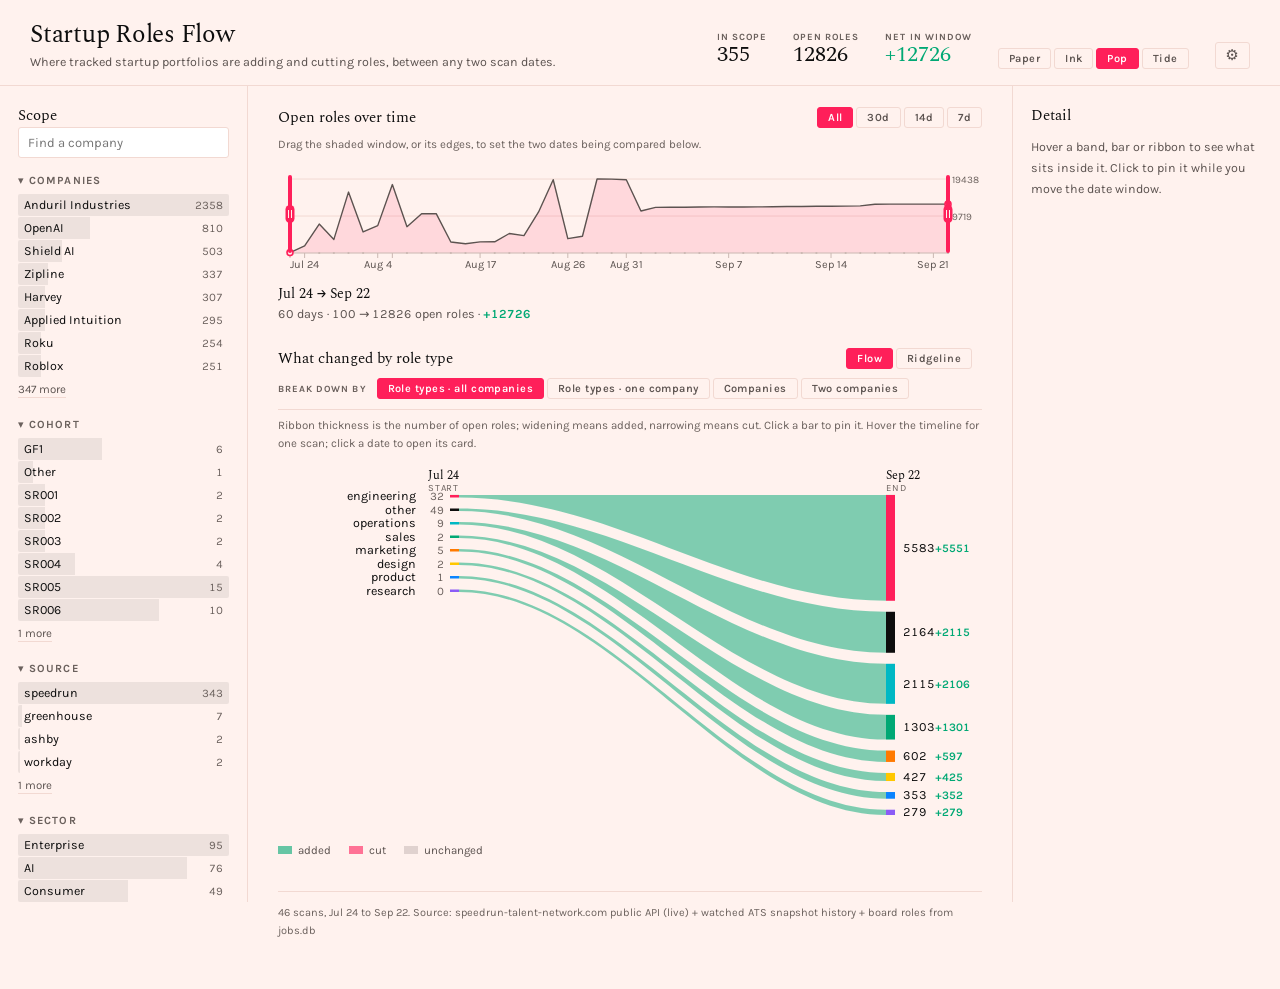
==== commit eecc4801: "flow: per-day hover tooltip + click day card Rolling over the time series now reads a single scan in" ====
--- a/flow/index.html
+++ b/flow/index.html
@@ -290,6 +290,47 @@
   .prefs-card { width: 100%; max-width: none; border-radius: 16px 16px 0 0;
     max-height: 70vh; padding-bottom: calc(18px + env(safe-area-inset-bottom)); }
 }
+
+/* ---------- day stats: hover tooltip + day card ---------- */
+/* the tooltip hangs off <body> with inline left/top: no ancestor of the chart is
+   positioned, and inside the chart it would fight the scroll box */
+.date-tip { position: fixed; z-index: 70; pointer-events: none; display: none;
+  min-width: 190px; max-width: 250px; padding: 10px 12px; border-radius: 10px;
+  background: var(--panel); border: 1px solid var(--rule); box-shadow: 0 8px 24px var(--dim); }
+.date-tip .dtip-head { display: flex; align-items: baseline; gap: 8px; }
+.date-tip .dtip-date { flex: 1; font-family: var(--font-display); font-size: 15px; color: var(--ink); }
+.date-tip .dtip-tot { font-size: 16px; font-weight: 700; font-variant-numeric: tabular-nums; }
+.date-tip .dtip-sub { margin-top: 2px; font-size: 11px; color: var(--muted); font-variant-numeric: tabular-nums; }
+.date-tip .dtip-rows { margin-top: 7px; display: flex; flex-direction: column; gap: 2px; }
+.date-tip .dtip-row { position: relative; display: flex; align-items: center; gap: 7px; padding: 1px 4px; overflow: hidden; }
+.date-tip .dtip-row .bar { position: absolute; left: 0; top: 0; bottom: 0; background: var(--bar); }
+.date-tip .dtip-row .name { position: relative; flex: 1; min-width: 0; font-size: 11.5px; color: var(--muted); }
+.date-tip .dtip-row .n { position: relative; font-size: 11.5px; font-variant-numeric: tabular-nums; color: var(--ink); }
+.date-tip .dtip-mv { margin-top: 7px; padding-top: 6px; border-top: 1px solid var(--rule);
+  display: flex; flex-direction: column; gap: 2px; font-size: 11px; font-variant-numeric: tabular-nums; }
+/* desktop day card — same shape as the mobile detail card, desktop scale */
+#d-daycard { margin-top: 14px; background: var(--panel); border: 1px solid var(--rule);
+  border-radius: 12px; padding: 16px 18px; }
+#d-daycard .ctitle { display: flex; align-items: center; gap: 10px; }
+#d-daycard .ctitle .name { flex: 1; min-width: 0; font-family: var(--font-display); font-size: 17px;
+  overflow: hidden; text-overflow: ellipsis; white-space: nowrap; }
+#d-daycard .close-pill { flex: none; min-height: 30px; padding: 0 12px; border: 1px solid var(--rule);
+  border-radius: 15px; background: none; color: var(--muted); font-size: 12px; cursor: pointer; }
+#d-daycard .cfig { display: flex; align-items: baseline; gap: 8px; padding: 10px 0 12px;
+  border-bottom: 1px solid var(--rule); margin-bottom: 12px; }
+#d-daycard .cfig .v { font-family: var(--font-display); font-size: 28px; line-height: 1; font-variant-numeric: tabular-nums; }
+#d-daycard .cfig .lab { font-size: 12.5px; color: var(--muted); }
+#d-daycard .cfig .delta { margin-left: auto; font-size: 14px; font-weight: 700; font-variant-numeric: tabular-nums; }
+#d-daycard .ceyebrow { font-size: 10px; font-weight: 700; letter-spacing: .1em; text-transform: uppercase;
+  color: var(--faint); margin-bottom: 6px; }
+#d-daycard .crows { display: flex; flex-direction: column; }
+#d-daycard .crow { position: relative; display: flex; align-items: center; gap: 8px; min-height: 28px;
+  padding: 0 6px; overflow: hidden; border-bottom: 1px solid var(--rule); }
+#d-daycard .crow .bar { position: absolute; left: 0; top: 0; bottom: 0; background: var(--bar); }
+#d-daycard .crow .name { position: relative; flex: 1; min-width: 0; font-size: 13px;
+  white-space: nowrap; overflow: hidden; text-overflow: ellipsis; }
+#d-daycard .crow .cnt { position: relative; font-size: 12.5px; font-variant-numeric: tabular-nums; color: var(--muted); }
+#d-daycard .cnote { margin: 10px 0 0; font-size: 11.5px; color: var(--faint); line-height: 1.6; }
 </style>
 </head>
 <body>
@@ -355,6 +396,8 @@
         <div class="legend" id="d-legend" style="margin-top:8px"></div>
       </section>
 
+      <section class="card" id="d-daycard" style="display:none"></section>
+
       <footer class="provenance" id="d-prov"></footer>
     </main>
 
@@ -416,6 +459,8 @@
 
     <section class="card" id="m-card" style="display:none"></section>
 
+    <section class="card" id="m-daycard" style="display:none"></section>
+
     <footer class="provenance" id="m-prov"></footer>
   </main>
 
@@ -441,7 +486,7 @@
     <div class="prefs-head">
       <div>
         <h3>Preferences</h3>
-        <p class="sub">Which facet groups show in the left nav.</p>
+        <p class="sub">Which facet groups show in the left nav, and how the date strip behaves.</p>
       </div>
       <button type="button" class="prefs-x" id="prefs-close" aria-label="Close">✕</button>
     </div>
@@ -478,6 +523,7 @@
    wrote, which is indistinguishable from a real pick — start those visitors
    from an empty comparison rather than from Anduril vs OpenAI. */
 const savePair = () => { try { localStorage.setItem('rolesFlow.pair2', JSON.stringify(S.pair)); } catch (err) {} };
+const saveDayStats = () => { try { localStorage.setItem('rolesFlow.dayStats', JSON.stringify({ hover: S.dayHover, click: S.dayClick })); } catch (err) {} };
 
 /* ---------- pair-mode company dropdowns (A + B) ---------- */
 function coDropRows(q) {
@@ -569,6 +615,9 @@
   facetsVis: { __companies: true, cohort: true, sector: true, work: true, city: true, source: true },
   expanded: {}, folded: {}, hover: null, pin: null,
   ridgeScale: null, // null = default: shared (desktop) / per-band (mobile)
+  othersOpen: false, // companies mode: unfold the "N others" band into the full column
+  dayHover: true, dayClick: true,   // prefs: day stats on hover / day card on click
+  hoverDate: null, dayCard: null,   // date index under the cursor / opened in the card
   w: 700, wm: 358, panel: 0, dragX: 0, swiping: false, panelHs: [0, 0, 0],
   filtersOpen: false,
   coDrop: null, coQ: ''   // pair mode: which company dropdown is open (0|1|null) + its search text
@@ -635,10 +684,23 @@
   rows = rows.filter(r => r.vals.some(v => v > 0));
   rows.forEach(r => { r.v0 = r.vals[S.from]; r.v1 = r.vals[S.to]; r.peak = Math.max.apply(null, r.vals); });
   rows.sort((p, q) => q.v1 - p.v1 || q.peak - p.peak);
-  if (S.compare === 'co' && rows.length > CO_CAP) {
+  if (S.compare === 'co' && rows.length > CO_CAP && !S.othersOpen) {
     rows = foldTail(rows, dates, t);
   }
   return rows;   /* every company in scope: as a band, or inside the others band */
+}
+/* the grey "N others" band is a door, not a row — clicking it unfolds the tail,
+   and this button is the way back once the band itself is gone */
+function foldBtn(hasOthers, mobile) {
+  if (S.compare !== 'co' || (!hasOthers && !S.othersOpen)) return '';
+  return '<button type="button" data-others="1"' +
+    (mobile ? ' class="sseg" style="flex:none;white-space:nowrap"' : '') + '>' +
+    (S.othersOpen ? 'Fold to top ' + (CO_CAP - 1) : 'Show all companies') + '</button>';
+}
+function toggleOthers() {
+  S.othersOpen = !S.othersOpen;
+  S.pin = null; S.hover = null;
+  renderAll();
 }
 function foldTail(rows, dates, t) {
   const tail = rows.slice(CO_CAP - 1);
@@ -663,6 +725,93 @@
   return clamp(Math.round((clientX - r.left - 12) * n / plot), 0, n);
 }
 function setRange(f, t) { S.from = f; S.to = Math.max(f, t); renderAll(); }
+
+/* ---------- day stats: hover tooltip + click day card ---------- */
+/* One scan across the current scope: total, role-type mix, and what moved since
+   the previous scan. Deliberately independent of the window — the window picks
+   which two dates the board compares, a day is just a day. */
+function dateStats(i) {
+  const d = S.data;
+  if (!d || i == null || i !== Math.floor(i) || i < 0 || i >= d.dates.length) return null;
+  const t = RolesFlowTheme.theme();
+  const dt = d.dates[i], prev = d.dates[Math.max(0, i - 1)];
+  const sc = scope();
+  const total = sc.reduce((s, c) => s + asOf(c, dt), 0);
+  const was = sc.reduce((s, c) => s + asOf(c, prev), 0);
+  const companies = sc.map(c => ({ label: c.company, n: asOf(c, dt), was: asOf(c, prev) }));
+  const delta = total - was;
+  return {
+    i: i, date: dt, prev: prev, first: i === 0,
+    total: total, delta: delta,
+    color: delta > 0 ? t.up : delta < 0 ? t.down : t.muted,
+    fns: FUNCTIONS.map(fn => ({ fn: fn, n: sc.reduce((s, c) => s + fnAsOf(c, dt, fn), 0) }))
+      .filter(x => x.n > 0).sort((p, q) => q.n - p.n),
+    movers: companies.filter(c => c.n !== c.was)
+      .map(c => ({ label: c.label, delta: c.n - c.was, color: c.n - c.was > 0 ? t.up : t.down }))
+      .sort((p, q) => Math.abs(q.delta) - Math.abs(p.delta)),
+    companies: companies.filter(c => c.n > 0).sort((p, q) => q.n - p.n)
+  };
+}
+function dateTipHTML(i) {
+  const s = dateStats(i);
+  if (!s) return '';
+  const max = Math.max(1, ...s.fns.map(f => f.n));
+  const moved = s.first
+    ? '<span style="color:var(--faint)">first scan — nothing before it</span>'
+    : '<span style="color:' + s.color + ';font-weight:600">' + signed(s.delta) + '</span> vs ' + fmtDate(s.prev);
+  const mv = s.movers.length
+    ? s.movers.slice(0, 3).map(m => '<span style="color:' + m.color + '">' + esc(trunc(m.label, 18)) + ' ' + signed(m.delta) + '</span>').join('')
+    : '<span style="color:var(--faint)">no company moved vs ' + fmtDate(s.prev) + '</span>';
+  return '<div class="dtip-head"><span class="dtip-date">' + fmtDate(s.date) + '</span>' +
+    '<span class="dtip-tot">' + s.total + '</span></div>' +
+    '<div class="dtip-sub">roles · ' + moved + '</div>' +
+    '<div class="dtip-rows">' + s.fns.slice(0, 6).map(f =>
+      '<div class="dtip-row"><span class="bar" style="width:' + Math.round(f.n / max * 100) + '%"></span>' +
+      '<span class="name">' + f.fn + '</span><span class="n">' + f.n + '</span></div>').join('') + '</div>' +
+    '<div class="dtip-mv">' + mv + '</div>';
+}
+function dayCardHTML(i) {
+  const s = dateStats(i);
+  if (!s) return '';
+  const top = s.companies.slice(0, 12);
+  const max = Math.max(1, ...top.map(c => c.n));
+  return '<div class="ctitle"><span class="name">' + fmtDate(s.date) + ' · ' + s.total + ' roles</span>' +
+    '<button type="button" class="close-pill" data-dayclose="1">Close</button></div>' +
+    '<div class="cfig"><span class="v">' + s.total + '</span><span class="lab">roles that day</span>' +
+    '<span class="delta" style="color:' + s.color + '">' + (s.first ? '—' : signed(s.delta)) + '</span></div>' +
+    '<div class="ceyebrow">' + (s.first ? 'First scan in the series' : 'Change since ' + fmtDate(s.prev)) + '</div>' +
+    (top.length
+      ? '<div class="crows">' + top.map(c =>
+          '<div class="crow"><span class="bar" style="width:' + Math.round(c.n / max * 100) + '%"></span>' +
+          '<span class="name">' + esc(c.label) + '</span><span class="cnt">' + c.n + '</span></div>').join('') + '</div>'
+      : '<p class="cnote">No companies in scope had roles on ' + fmtDate(s.date) + '.</p>') +
+    '<p class="cnote">Top ' + top.length + ' of ' + s.companies.length + ' companies with roles on ' + fmtDate(s.date) +
+    ', ' + s.fns.length + ' role types. Counts are that single scan — the comparison window above is untouched.</p>';
+}
+function toggleDayCard(i) {
+  S.dayCard = S.dayCard === i ? null : i;
+  hideDateTip();
+  renderAll();
+}
+/* the tooltip is painted directly, never through renderAll(): a re-render would
+   throw away the scroll position of a tall chart box on every pointer move */
+function paintTip(i, x, y) {
+  const el = $('#d-date-tip');
+  if (!el) return;
+  const html = dateTipHTML(i);
+  if (!html) { el.style.display = 'none'; return; }
+  el.innerHTML = html;
+  el.style.display = 'block';
+  const w = el.offsetWidth || 230, h = el.offsetHeight || 150;
+  const vw = window.innerWidth || 1200, vh = window.innerHeight || 800;
+  el.style.left = (x + 16 + w > vw - 8 ? Math.max(8, x - 16 - w) : x + 16) + 'px';
+  el.style.top = (y + 14 + h > vh - 8 ? Math.max(8, y - 14 - h) : y + 14) + 'px';
+}
+function hideDateTip() {
+  const el = $('#d-date-tip');
+  if (el) el.style.display = 'none';
+  S.hoverDate = null;
+}
 
 function timelineSVG(mobile) {
   const d = S.data, dates = d.dates, t = RolesFlowTheme.theme();
@@ -816,7 +965,8 @@
   const gMax = Math.max(1, ...rows.map(r => r.peak));
   const focus = mobile ? S.pin : (S.pin || S.hover);
   const x0 = X(S.from), x1 = X(S.to);
-  const H = TOP + STEP * rows.length + (mobile ? 40 : 44);
+  /* mobile keeps 6px under the date strip, which ends exactly at the viewBox edge otherwise */
+  const H = TOP + STEP * rows.length + (mobile ? 46 : 44);
 
   let bands = '';
   for (let k = rows.length - 1; k >= 0; k--) {
@@ -862,7 +1012,20 @@
     '<text x="' + x1 + '" y="' + (TOP - (mobile ? 17 : 18)) + '" font-size="' + (mobile ? 11 : 10.5) + '" font-family="Karla,sans-serif" fill="' + t.accent + '" text-anchor="end">' + fmtDate(dates[S.to]) + '</text>' +
     (mobile ? '' : '<text x="' + (LX + plotW + 8) + '" y="' + (TOP - 18) + '" font-size="9.5" font-family="Karla,sans-serif" fill="' + t.faint + '" letter-spacing=".08em">NOW</text>');
 
-  return '<svg viewBox="0 0 ' + W + ' ' + H + '" width="' + W + '" height="' + H + '" style="display:block">' + win + bands + ticks + '</svg>';
+  /* date strip: a hit lane per scan, sitting below the row of date labels where
+     no band reaches — this is what makes the ridgeline a scrubbable time axis.
+     One rect per date, contiguous across the plot, plus a hairline to read it as
+     an axis rather than empty space. */
+  const cw = plotW / Math.max(1, n);
+  const sy = axisY + 8;
+  let strip = '<line x1="' + LX + '" y1="' + (sy - 3) + '" x2="' + (LX + plotW) + '" y2="' + (sy - 3) + '" stroke="' + t.grid + '" stroke-width="1"/>';
+  dates.forEach((dt, i) => {
+    const cx = X(i);
+    const l = clamp(cx - cw / 2, LX, LX + plotW), r = clamp(cx + cw / 2, LX, LX + plotW);
+    strip += '<rect data-date="' + i + '" x="' + l + '" y="' + sy + '" width="' + Math.max(1, r - l) + '" height="16" fill="transparent" pointer-events="all" style="cursor:crosshair"/>';
+  });
+
+  return '<svg viewBox="0 0 ' + W + ' ' + H + '" width="' + W + '" height="' + H + '" style="display:block">' + win + bands + ticks + strip + '</svg>';
 }
 
 function chartBox(html, mobile) {
@@ -1042,6 +1205,7 @@
 
   /* pinned series survives window moves — re-resolve by id */
   const rows = series();
+  const hasOthers = rows.some(r => r.id === '__others');
   if (S.pin && !rows.some(r => r.id === S.pin)) { S.pin = null; S.hover = null; }
   const hoverOK = S.hover && rows.some(r => r.id === S.hover);
   if (!hoverOK && !S.pin) S.hover = null;
@@ -1113,7 +1277,8 @@
   $('#d-chart-head').textContent = heads[S.compare];
   $('#d-chart-switch').innerHTML =
     '<button type="button" data-chart="flow"' + (ridge ? '' : ' class="on"') + '>Flow</button>' +
-    '<button type="button" data-chart="ridge"' + (ridge ? ' class="on"' : '') + '>Ridgeline</button>';
+    '<button type="button" data-chart="ridge"' + (ridge ? ' class="on"' : '') + '>Ridgeline</button>' +
+    foldBtn(hasOthers, false);
   $('#d-ridgeseg').innerHTML = ridge
     ? '<button type="button" data-ridge="shared"' + (ridgeScale() === 'shared' ? ' class="on"' : '') + '>Shared</button>' +
       '<button type="button" data-ridge="perband"' + (ridgeScale() === 'perband' ? ' class="on"' : '') + '>Per band</button>'
@@ -1121,15 +1286,24 @@
   const coHint = (S.picked.length
     ? sc.length + (sc.length === 1 ? ' company' : ' companies') + ' charted — the ones you picked. '
     : 'Every company in scope is charted (' + sc.length + '). Pick a subset from the company menu. ');
-  $('#d-hint').textContent = S.compare === 'pair'
+  /* the day strip is a ridgeline affordance: the sankey's x axis is the two ends
+     of the window, not time, so there the timeline above carries the day stats */
+  const dayHint = (S.dayHover || S.dayClick)
+    ? ' ' + (ridge
+        ? (S.dayHover ? 'Hover the date strip under the chart, or the timeline, for one scan' : 'The date strip under the chart marks each scan')
+        : (S.dayHover ? 'Hover the timeline for one scan' : 'The timeline marks each scan'))
+      + (S.dayClick ? '; click a date to open its card.' : '.')
+    : '';
+  $('#d-hint').textContent = (S.compare === 'pair'
     ? 'One band per role type per company, colored by company. Bands share a common vertical scale, so the two companies\' mixes are directly comparable.'
     : S.compare === 'co'
       ? coHint + (ridge
           ? 'Each band is one company across every scan; the shaded column is the window you set above.'
-          : 'One ribbon per company, biggest first; widening means added, narrowing means cut. Click a band to pin it.')
+          : 'One ribbon per company, biggest first; widening means added, narrowing means cut. Click a band to pin it, or the grey one — every company past the top '
+            + (CO_CAP - 1) + ' — to unfold the rest.')
       : ridge
         ? 'Each band is one series across every scan; the shaded column is the window you set above. Bands share a common vertical scale, so heights are comparable.'
-        : 'Ribbon thickness is the number of open roles; widening means added, narrowing means cut. Click a bar to pin it.';
+        : 'Ribbon thickness is the number of open roles; widening means added, narrowing means cut. Click a bar to pin it.') + dayHint;
 
   /* ---- chart + legend ---- */
   const tall = rows.length > (isMobile() ? 14 : 24);   /* long chart: scroll it instead of stretching the page */
@@ -1141,7 +1315,7 @@
       ? [{ c: t.accent, l: 'comparison window' }, { c: t.up, l: 'up over window' }, { c: t.down, l: 'down over window' }]
       : [{ c: t.up, l: 'added' }, { c: t.down, l: 'cut' }, { c: t.flat, l: 'unchanged' }]);
   $('#d-legend').innerHTML = legend.map(x => '<span style="display:inline-flex;align-items:center;gap:6px"><i style="background:' + x.c + '"></i>' + x.l + '</span>').join('');
-  $('#m-legend').innerHTML = legend.map(x => '<span style="display:inline-flex;align-items:center;gap:6px;flex:none"><i style="background:' + x.c + '"></i>' + x.l + '</span>').join('');
+  $('#m-legend').innerHTML = legend.map(x => '<span style="display:inline-flex;align-items:center;gap:6px;flex:none"><i style="background:' + x.c + '"></i>' + x.l + '</span>').join('') + foldBtn(hasOthers, true);
 
   /* ---- desktop detail rail ---- */
   const det = detail();
@@ -1244,6 +1418,15 @@
     mcard.innerHTML = '';
   }
 
+  /* day cards: one builder, rendered into both shells; only one is on screen */
+  const dc = S.dayCard == null ? '' : dayCardHTML(S.dayCard);
+  if (S.dayCard != null && !dc) S.dayCard = null;   /* stale index after a data swap */
+  const dDay = $('#d-daycard'), mDay = $('#m-daycard');
+  dDay.style.display = dc ? '' : 'none';
+  dDay.innerHTML = dc;
+  mDay.style.display = dc ? '' : 'none';
+  mDay.innerHTML = dc;
+
   /* sheet */
   $('#m-facets').innerHTML = facetsHTML(true);
   $('#m-search').value = S.query;
@@ -1341,6 +1524,10 @@
   try { const vis = JSON.parse(localStorage.getItem('rolesFlow.facetsVis')); if (vis && typeof vis === 'object') S.facetsVis = Object.assign({}, S.facetsVis, vis); } catch (err) {}
   try { const pk = JSON.parse(localStorage.getItem('rolesFlow.picked')); if (Array.isArray(pk)) S.picked = pk.filter(n => d.companies.some(c => c.company === n)); } catch (err) {}
   try { const pr = JSON.parse(localStorage.getItem('rolesFlow.pair2')); if (Array.isArray(pr)) S.pair = pr.slice(0, 2).filter(n => d.companies.some(c => c.company === n)); } catch (err) {}
+  try {
+    const ds = JSON.parse(localStorage.getItem('rolesFlow.dayStats'));
+    if (ds && typeof ds === 'object') { S.dayHover = ds.hover !== false; S.dayClick = ds.click !== false; }
+  } catch (err) {}
   renderAll();
 }
 function loadData(path, live) {
@@ -1415,6 +1602,7 @@
 $('#d-picker').addEventListener('change', e => { S.focusCo = e.target.value; S.pin = null; S.hover = null; renderAll(); });
 $('#m-picker').addEventListener('change', e => { S.focusCo = e.target.value; S.pin = null; renderAll(); });
 $('#d-chart-switch').addEventListener('click', e => {
+  if (e.target.closest('[data-others]')) { toggleOthers(); return; }
   const b = e.target.closest('[data-chart]');
   if (!b) return;
   S.chart = b.dataset.chart; S.pin = null; S.hover = null; renderAll();
@@ -1521,6 +1709,12 @@
   city: 'cities with open roles'
 };
 const FACET_DEFAULTS = { __companies: true, cohort: true, source: true, sector: true, work: true, city: true };
+/* day-strip prefs live in the same panel but a different attribute — they gate
+   behaviour, not which facet groups render, so they must not join the vis branch */
+const DAY_PREFS = [
+  ['hover', 'Hover day stats', 'rolling over the timeline or date strip shows that scan', () => S.dayHover],
+  ['click', 'Click day card', 'clicking a date opens its full breakdown', () => S.dayClick]
+];
 function renderPrefs() {
   $('#prefs-rows').innerHTML = Object.keys(FACET_LABELS).map(k => {
     const on = S.facetsVis[k] !== false;
@@ -1528,6 +1722,12 @@
       '<span class="box">' + (on ? '✓' : '') + '</span>' +
       '<span class="name">' + FACET_LABELS[k] + '</span>' +
       '<span class="sub">' + FACET_SUBS[k] + '</span></button>';
+  }).join('') + DAY_PREFS.map(p => {
+    const on = !!p[3]();
+    return '<button type="button" class="prefs-row' + (on ? ' on' : '') + '" data-prefs-day="' + p[0] + '">' +
+      '<span class="box">' + (on ? '✓' : '') + '</span>' +
+      '<span class="name">' + p[1] + '</span>' +
+      '<span class="sub">' + p[2] + '</span></button>';
   }).join('');
 }
 function openPrefs() { renderPrefs(); $('#prefs').style.display = ''; }
@@ -1551,9 +1751,20 @@
     renderPrefs(); renderAll();
     return;
   }
+  const dRow = e.target.closest('[data-prefs-day]');
+  if (dRow) {
+    const hover = dRow.dataset.prefsDay === 'hover';
+    if (hover) S.dayHover = !S.dayHover; else S.dayClick = !S.dayClick;
+    if (!S.dayHover && S.hoverDate !== null) hideDateTip();
+    if (!S.dayClick && S.dayCard !== null) S.dayCard = null;
+    saveDayStats();
+    renderPrefs(); renderAll();
+    return;
+  }
   if (e.target.id === 'prefs-reset') {
     S.facetsVis = Object.assign({}, FACET_DEFAULTS);
     try { localStorage.setItem('rolesFlow.facetsVis', JSON.stringify(S.facetsVis)); } catch (err) {}
+    S.dayHover = true; S.dayClick = true; S.dayCard = null; hideDateTip(); saveDayStats();
     renderPrefs(); renderAll();
   }
 });
@@ -1566,18 +1777,31 @@
 
 /* hover + pin on desktop chart */
 $('#d-chart').addEventListener('mousemove', e => {
+  const dEl = e.target.closest && e.target.closest('[data-date]');
+  if (dEl && S.dayHover) {   /* the date strip is an axis, not a band: no preview */
+    const i = +dEl.getAttribute('data-date');
+    S.hoverDate = i;
+    paintTip(i, e.clientX, e.clientY);
+    return;
+  }
+  if (S.hoverDate !== null) hideDateTip();
   if (S.pin) return;
   const el = e.target.closest && e.target.closest('[data-it]');
   const id = el ? el.getAttribute('data-it') : null;
+  if (id === '__others') return;   /* the fold door does not preview: nothing to detail */
   if (id !== S.hover) { S.hover = id; renderAll(); }
 });
 $('#d-chart').addEventListener('mouseleave', () => {
+  if (S.hoverDate !== null) hideDateTip();
   if (!S.pin && S.hover) { S.hover = null; renderAll(); }
 });
 $('#d-chart').addEventListener('click', e => {
+  const dEl = e.target.closest && e.target.closest('[data-date]');
+  if (dEl && S.dayClick) { toggleDayCard(+dEl.getAttribute('data-date')); return; }
   const el = e.target.closest && e.target.closest('[data-it]');
   if (!el) return;
   const id = el.getAttribute('data-it');
+  if (id === '__others') { toggleOthers(); return; }
   S.pin = S.pin === id ? null : id;
   S.hover = id;
   renderAll();
@@ -1601,28 +1825,37 @@
   if (S.swiping) return;
   const b = e.target.closest('[data-trow]');
   if (!b) return;
+  if (b.dataset.trow === '__others') { toggleOthers(); return; }
   S.pin = S.pin === b.dataset.trow ? null : b.dataset.trow;
   renderAll();
 });
 function tapPin(e) {
   if (S.swiping) return;
+  const dEl = e.target.closest && e.target.closest('[data-date]');
+  if (dEl && S.dayClick) { toggleDayCard(+dEl.getAttribute('data-date')); return; }
   const el = e.target.closest && e.target.closest('[data-it]');
   if (!el) return;
   const id = el.getAttribute('data-it');
+  if (id === '__others') { toggleOthers(); return; }
   S.pin = S.pin === id ? null : id;
   renderAll();
 }
+$('#m-legend').addEventListener('click', e => {
+  if (e.target.closest('[data-others]')) toggleOthers();
+});
 $('#m-ssegs').addEventListener('click', e => {
   const b = e.target.closest('[data-mscale]');
   if (b) { S.ridgeScale = b.dataset.mscale; renderAll(); }
 });
 
 /* ---------- brush + swipe (window-level) ---------- */
-let _brush = null, _grab = 0, _swipe = null;
+let _brush = null, _grab = 0, _swipe = null, _brushX0 = 0, _brushMoved = false;
 $('#d-timeline').addEventListener('pointerdown', e => {
   const g = e.target.closest && e.target.closest('[data-brush]');
   if (!g) return;
   const side = g.getAttribute('data-brush');
+  _brushMoved = false; _brushX0 = e.clientX;
+  if (S.hoverDate !== null) hideDateTip();   /* a brush drag is not a hover: drop the tooltip */
   if (side === 'body') { _brush = 'move'; _grab = idxAt(e.clientX) - S.from; }
   else _brush = side;
 });
@@ -1630,8 +1863,38 @@
   const g = e.target.closest && e.target.closest('[data-brush]');
   if (!g) return;
   const side = g.getAttribute('data-brush');
+  _brushMoved = false; _brushX0 = e.clientX;
+  if (S.hoverDate !== null) hideDateTip();   /* a brush drag is not a hover: drop the tooltip */
   if (side === 'body') { _brush = 'move'; _grab = idxAt(e.clientX) - S.from; }
   else _brush = side;
+});
+
+/* the timeline is the one true date axis on the page: rolling over it reads a
+   single scan, and a click that did not drag opens that day's card (a drag still
+   sets the window, so the two never fight) */
+(function mountDateTip() {
+  const el = document.createElement('div');
+  el.id = 'd-date-tip'; el.className = 'date-tip';
+  document.body.appendChild(el);
+})();
+function timelineHover(e) {
+  if (!S.dayHover || _brush || !S.data) return;
+  const i = idxAt(e.clientX);
+  S.hoverDate = i;
+  paintTip(i, e.clientX, e.clientY);
+}
+function timelineClick(e) {
+  if (!S.dayClick || _brushMoved || !S.data) return;
+  if (!(e.target.closest && e.target.closest('[data-brush]'))) return;
+  toggleDayCard(idxAt(e.clientX));
+}
+$('#d-timeline').addEventListener('mousemove', timelineHover);
+$('#d-timeline').addEventListener('mouseleave', () => { if (S.hoverDate !== null) hideDateTip(); });
+$('#d-timeline').addEventListener('click', timelineClick);
+$('#m-timeline').addEventListener('click', timelineClick);
+/* close pills live inside rendered cards, so delegate from the document */
+document.addEventListener('click', e => {
+  if (e.target.closest && e.target.closest('[data-dayclose]')) { S.dayCard = null; renderAll(); }
 });
 $('#m-deck').addEventListener('pointerdown', e => {
   if (e.target.closest && e.target.closest('[data-brush]')) return;
@@ -1639,6 +1902,7 @@
 });
 window.addEventListener('pointermove', e => {
   if (_brush && S.data) {
+    if (Math.abs(e.clientX - _brushX0) > 4) _brushMoved = true;
     const i = idxAt(e.clientX);
     const n = S.data.dates.length - 1;
     if (_brush === 'from') setRange(Math.min(i, S.to), S.to);
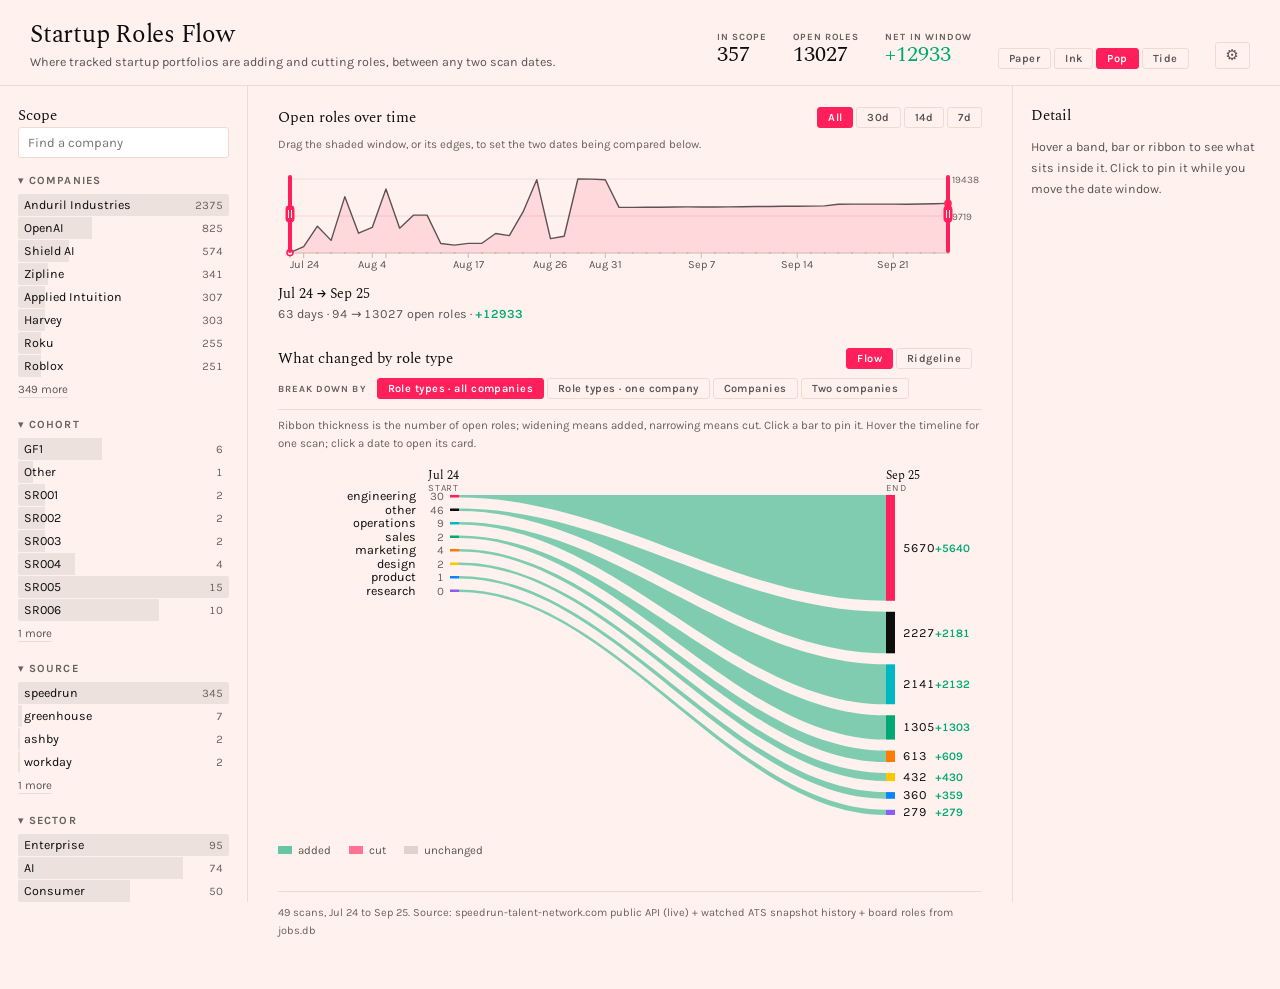
==== commit 59c597ac: "flow: keep the column scroll on hover, and put the fold door at the foot Hovering any band re-render" ====
--- a/flow/index.html
+++ b/flow/index.html
@@ -691,16 +691,24 @@
 }
 /* the grey "N others" band is a door, not a row — clicking it unfolds the tail,
    and this button is the way back once the band itself is gone */
-function foldBtn(hasOthers, mobile) {
+function foldBtn(hasOthers, mobile, n) {
   if (S.compare !== 'co' || (!hasOthers && !S.othersOpen)) return '';
   return '<button type="button" data-others="1"' +
     (mobile ? ' class="sseg" style="flex:none;white-space:nowrap"' : '') + '>' +
-    (S.othersOpen ? 'Fold to top ' + (CO_CAP - 1) : 'Show all companies') + '</button>';
+    (S.othersOpen ? 'View top ' + (CO_CAP - 1) + ' only'
+                  : 'View all ' + (n ? n + ' ' : '') + 'companies') + '</button>';
 }
 function toggleOthers() {
   S.othersOpen = !S.othersOpen;
   S.pin = null; S.hover = null;
   renderAll();
+  /* unfolding multiplies the column height: land on the top of it, folded or
+     unfolded, instead of at whatever offset the shorter column allowed. Both
+     layouts — the fold can be fired from either. */
+  ['#d-chart', '#m-p0'].forEach(sel => {
+    const box = $(sel).firstElementChild;
+    if (box && box.scrollTop !== undefined) box.scrollTop = 0;
+  });
 }
 function foldTail(rows, dates, t) {
   const tail = rows.slice(CO_CAP - 1);
@@ -933,13 +941,16 @@
     const nOp = dim ? 0.3 : 1;
     out += '<rect data-it="' + esc(x.id) + '" x="' + LX + '" y="' + l.y + '" width="' + NW + '" height="' + l.h + '" fill="' + x.color + '" fill-opacity="' + nOp + '" style="cursor:pointer"/>' +
       '<rect data-it="' + esc(x.id) + '" x="' + RX + '" y="' + r.y + '" width="' + NW + '" height="' + r.h + '" fill="' + x.color + '" fill-opacity="' + nOp + '" style="cursor:pointer"/>';
-    if (mobile) {
-      out += '<rect data-it="' + esc(x.id) + '" x="0" y="' + (l.y - GAP / 2) + '" width="' + LX + '" height="' + (l.h + GAP) + '" fill="transparent" pointer-events="all"/>';
-    }
     out += '<text data-it="' + esc(x.id) + '" x="' + NAMEEND + '" y="' + (l.mid + (mobile ? 4.5 : 4)) + '" text-anchor="end" font-size="' + (mobile ? 13 : 12.5) + '" font-family="Karla,sans-serif" fill="' + (dim ? t.faint : t.ink) + '" style="cursor:pointer">' + esc(trunc(x.label, NAMEMAX)) + '</text>' +
       '<text x="' + (LX - 6) + '" y="' + (l.mid + (mobile ? 4.5 : 4)) + '" text-anchor="end" font-size="' + (mobile ? 12 : 11.5) + '" font-family="Karla,sans-serif" fill="' + t.faint + '" style="font-variant-numeric:tabular-nums">' + x.v0 + '</text>' +
       '<text x="' + (RX + NW + (mobile ? 6 : 8)) + '" y="' + (r.mid + (mobile ? 4.5 : 4)) + '" font-size="' + (mobile ? 13 : 12.5) + '" font-family="Karla,sans-serif" fill="' + (dim ? t.faint : t.ink) + '" style="font-variant-numeric:tabular-nums">' + x.v1 + '</text>';
     if (!mobile && delta !== 0) out += '<text x="' + (RX + NW + 40) + '" y="' + (r.mid + 4) + '" font-size="11.5" font-family="Karla,sans-serif" fill="' + col + '" style="font-variant-numeric:tabular-nums;font-weight:600">' + signed(delta) + '</text>';
+    /* Full-pitch hit strip across the label gutter, painted last so nothing in the
+       row can swallow the pointer. A company under ten roles is a 6px band in a
+       13px pitch — near-impossible to hit on the ribbon alone, so the whole row
+       (name, count, and the space between) is the target. Strips tile the pitch
+       exactly, so no row steals its neighbour's hover. */
+    out += '<rect data-it="' + esc(x.id) + '" x="0" y="' + (l.y - GAP / 2) + '" width="' + LX + '" height="' + (l.h + GAP) + '" fill="transparent" pointer-events="all" style="cursor:pointer"/>';
   });
 
   return '<svg viewBox="0 0 ' + W + ' ' + H + '" width="' + W + '" height="' + H + '" style="display:block">' + out + '</svg>';
@@ -1033,6 +1044,29 @@
      own box so the page — or the mobile deck — keeps a sane height */
   return '<div style="max-height:' + (mobile ? '58vh' : '72vh') +
     ';overflow-y:auto;overflow-x:hidden;overscroll-behavior:contain;-webkit-overflow-scrolling:touch">' + html + '</div>';
+}
+
+function setChart(el, html) {
+  /* Every band hover re-renders the chart, and swapping the container the reader
+     is scrolled inside snapped the column back to the top — the biggest company,
+     Anduril. Carry the offset over instead. */
+  const box = el.firstElementChild;
+  const top = box ? box.scrollTop : 0;
+  el.innerHTML = html;
+  const next = el.firstElementChild;
+  if (top && next && next.scrollTop !== undefined) next.scrollTop = top;
+}
+
+function foldRow(mobile, n) {
+  /* same fold door as the switch row, repeated at the foot of the column: with
+     356 companies unfolded that is where the reader is, and the switch row is a
+     long scroll back up. Wrapped in .seg because the button inherits its chrome
+     from that container, which lives at the top of the card, not down here. */
+  if (S.compare !== 'co' || !S.othersOpen) return '';
+  const b = foldBtn(true, mobile, n);
+  if (!b) return '';
+  return '<div style="padding:14px 0 4px;text-align:center">' +
+    '<div class="seg" style="display:inline-flex">' + b + '</div></div>';
 }
 
 function emptyChart(mobile) {
@@ -1278,7 +1312,7 @@
   $('#d-chart-switch').innerHTML =
     '<button type="button" data-chart="flow"' + (ridge ? '' : ' class="on"') + '>Flow</button>' +
     '<button type="button" data-chart="ridge"' + (ridge ? ' class="on"' : '') + '>Ridgeline</button>' +
-    foldBtn(hasOthers, false);
+    foldBtn(hasOthers, false, sc.length);
   $('#d-ridgeseg').innerHTML = ridge
     ? '<button type="button" data-ridge="shared"' + (ridgeScale() === 'shared' ? ' class="on"' : '') + '>Shared</button>' +
       '<button type="button" data-ridge="perband"' + (ridgeScale() === 'perband' ? ' class="on"' : '') + '>Per band</button>'
@@ -1307,15 +1341,15 @@
 
   /* ---- chart + legend ---- */
   const tall = rows.length > (isMobile() ? 14 : 24);   /* long chart: scroll it instead of stretching the page */
-  const dChart = ridge ? ridgeSVG(false) : flowSVG(false);
-  $('#d-chart').innerHTML = tall ? chartBox(dChart, false) : dChart;
+  const dChart = (ridge ? ridgeSVG(false) : flowSVG(false)) + foldRow(false, sc.length);
+  setChart($('#d-chart'), tall ? chartBox(dChart, false) : dChart);
   const legend = (S.compare === 'pair'
     ? [{ c: t.pairA, l: S.pair[0] || 'company A' }, { c: t.pairB, l: S.pair[1] || 'company B' }, { c: t.accent, l: 'comparison window' }, { c: t.up, l: 'up over window' }, { c: t.down, l: 'down over window' }]
     : ridge
       ? [{ c: t.accent, l: 'comparison window' }, { c: t.up, l: 'up over window' }, { c: t.down, l: 'down over window' }]
       : [{ c: t.up, l: 'added' }, { c: t.down, l: 'cut' }, { c: t.flat, l: 'unchanged' }]);
   $('#d-legend').innerHTML = legend.map(x => '<span style="display:inline-flex;align-items:center;gap:6px"><i style="background:' + x.c + '"></i>' + x.l + '</span>').join('');
-  $('#m-legend').innerHTML = legend.map(x => '<span style="display:inline-flex;align-items:center;gap:6px;flex:none"><i style="background:' + x.c + '"></i>' + x.l + '</span>').join('') + foldBtn(hasOthers, true);
+  $('#m-legend').innerHTML = legend.map(x => '<span style="display:inline-flex;align-items:center;gap:6px;flex:none"><i style="background:' + x.c + '"></i>' + x.l + '</span>').join('') + foldBtn(hasOthers, true, sc.length);
 
   /* ---- desktop detail rail ---- */
   const det = detail();
@@ -1390,9 +1424,12 @@
 
   const tallM = rows.length > 14;
   const m0 = flowSVG(true), m1 = ridgeSVG(true), m2 = tableHTML(t, dates, a, b, rows);
-  $('#m-p0').innerHTML = tallM ? chartBox(m0, true) : m0;
-  $('#m-p1').innerHTML = tallM ? chartBox(m1, true) : m1;
-  $('#m-p2').innerHTML = tallM ? chartBox(m2, true) : m2;
+  /* fold row goes in before the box, like the desktop column: a tall deck panel is
+     exactly where a reader has lost the switch row at the top and needs it here */
+  const m0f = m0 + foldRow(true, sc.length);
+  setChart($('#m-p0'), tallM ? chartBox(m0f, true) : m0f);
+  setChart($('#m-p1'), tallM ? chartBox(m1, true) : m1);
+  setChart($('#m-p2'), tallM ? chartBox(m2, true) : m2);
 
   syncPanelHs();
 
@@ -1789,6 +1826,7 @@
   const el = e.target.closest && e.target.closest('[data-it]');
   const id = el ? el.getAttribute('data-it') : null;
   if (id === '__others') return;   /* the fold door does not preview: nothing to detail */
+  if (e.target.closest && e.target.closest('[data-others]')) return;   /* nor does the one at the foot: keep the row underneath lit */
   if (id !== S.hover) { S.hover = id; renderAll(); }
 });
 $('#d-chart').addEventListener('mouseleave', () => {
@@ -1798,6 +1836,7 @@
 $('#d-chart').addEventListener('click', e => {
   const dEl = e.target.closest && e.target.closest('[data-date]');
   if (dEl && S.dayClick) { toggleDayCard(+dEl.getAttribute('data-date')); return; }
+  if (e.target.closest && e.target.closest('[data-others]')) { toggleOthers(); return; }
   const el = e.target.closest && e.target.closest('[data-it]');
   if (!el) return;
   const id = el.getAttribute('data-it');
@@ -1833,6 +1872,7 @@
   if (S.swiping) return;
   const dEl = e.target.closest && e.target.closest('[data-date]');
   if (dEl && S.dayClick) { toggleDayCard(+dEl.getAttribute('data-date')); return; }
+  if (e.target.closest && e.target.closest('[data-others]')) { toggleOthers(); return; }
   const el = e.target.closest && e.target.closest('[data-it]');
   if (!el) return;
   const id = el.getAttribute('data-it');
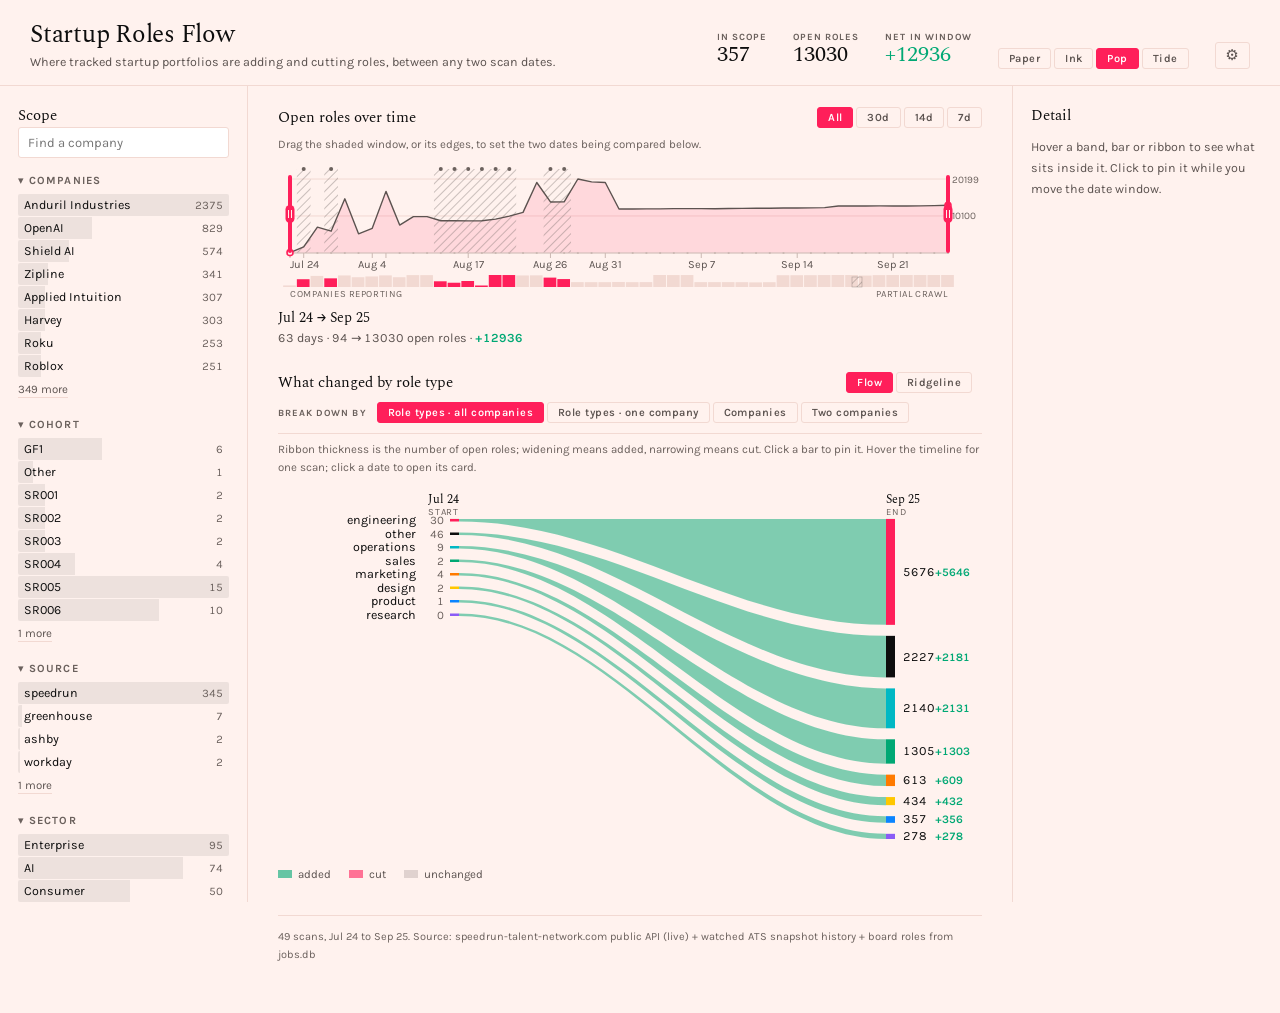
==== commit 218c65cf: "flow: hatch partial-crawl days instead of drawing the drop Aug 26's 15k "fall" was a crawl that died" ====
--- a/flow/index.html
+++ b/flow/index.html
@@ -308,6 +308,9 @@
 .date-tip .dtip-row .n { position: relative; font-size: 11.5px; font-variant-numeric: tabular-nums; color: var(--ink); }
 .date-tip .dtip-mv { margin-top: 7px; padding-top: 6px; border-top: 1px solid var(--rule);
   display: flex; flex-direction: column; gap: 2px; font-size: 11px; font-variant-numeric: tabular-nums; }
+.date-tip .dtip-gap { margin-top: 7px; padding-top: 6px; border-top: 1px solid var(--rule);
+  font-size: 11px; line-height: 1.5; color: var(--faint); }
+.date-tip .dtip-gap b { color: var(--ink); font-weight: 600; }
 /* desktop day card — same shape as the mobile detail card, desktop scale */
 #d-daycard { margin-top: 14px; background: var(--panel); border: 1px solid var(--rule);
   border-radius: 12px; padding: 16px 18px; }
@@ -331,6 +334,9 @@
   white-space: nowrap; overflow: hidden; text-overflow: ellipsis; }
 #d-daycard .crow .cnt { position: relative; font-size: 12.5px; font-variant-numeric: tabular-nums; color: var(--muted); }
 #d-daycard .cnote { margin: 10px 0 0; font-size: 11.5px; color: var(--faint); line-height: 1.6; }
+#d-daycard .cgap, #d-detail .cgap, .card .cgap { margin: 10px 0 0; padding: 8px 10px; border-radius: 8px;
+  background: var(--bar); border-left: 2px solid var(--accent); font-size: 11.5px;
+  color: var(--muted); line-height: 1.6; }
 </style>
 </head>
 <body>
@@ -626,6 +632,14 @@
 /* ---------- data accessors ---------- */
 function asOf(c, date) { let v = 0; for (const h of c.history) { if (h.date <= date) v = h.total_jobs; else break; } return v; }
 function fnAsOf(c, date, fn) { let v = 0; for (const h of c.history) { if (h.date > date) break; v = (h.jobs_by_fn && h.jobs_by_fn[fn]) || 0; } return v; }
+/* Dates this company's own board was not read at all (the payload marks rows it
+   had to carry forward). The count on show those days is the last one the crawl
+   actually saw, so the ridge hatches the slice instead of drawing a trough. */
+function gapIdx(c) {
+  const g = (c.history || []).filter(h => h.gap).map(h => h.date);
+  if (!g.length) return [];
+  return S.data.dates.map((dt, i) => g.indexOf(dt) >= 0 ? i : -1).filter(i => i >= 0);
+}
 function workModeOf(c) {
   const r = c.total_jobs > 0 ? (c.remote_count || 0) / c.total_jobs : -1;
   return r >= 0.8 ? 'Remote-first' : r > 0.2 ? 'Hybrid' : 'In-office';
@@ -673,12 +687,14 @@
     /* function × company bands, colored by company — 16 rows for two picks */
     rows = sc.map((c, i) => FUNCTIONS.map(fn => ({ id: c.company + '|' + fn, label: fn + ' · ' + c.company,
       color: i === 0 ? t.pairA : t.pairB,
+      gaps: gapIdx(c),
       vals: dates.map(dt => fnAsOf(c, dt, fn)) }))).flat();
   } else if (byFunction()) {
     rows = FUNCTIONS.map(fn => ({ id: fn, label: fn, color: t.fn[fn],
       vals: dates.map(dt => sc.reduce((s, c) => s + fnAsOf(c, dt, fn), 0)) }));
   } else {
     rows = sc.map(c => ({ id: c.company, label: c.company, color: t.fn.engineering,
+      gaps: gapIdx(c),
       vals: dates.map(dt => asOf(c, dt)) }));
   }
   rows = rows.filter(r => r.vals.some(v => v > 0));
@@ -748,9 +764,13 @@
   const was = sc.reduce((s, c) => s + asOf(c, prev), 0);
   const companies = sc.map(c => ({ label: c.company, n: asOf(c, dt), was: asOf(c, prev) }));
   const delta = total - was;
+  /* the crawl's own footprint for this scan: a date the board only partly
+     answered reads low here for a reason the totals cannot show */
+  const cov = (d.coverage || {})[dt] || null;
   return {
     i: i, date: dt, prev: prev, first: i === 0,
     total: total, delta: delta,
+    cov: cov, gap: !!(cov && cov.gap),
     color: delta > 0 ? t.up : delta < 0 ? t.down : t.muted,
     fns: FUNCTIONS.map(fn => ({ fn: fn, n: sc.reduce((s, c) => s + fnAsOf(c, dt, fn), 0) }))
       .filter(x => x.n > 0).sort((p, q) => q.n - p.n),
@@ -759,6 +779,25 @@
       .sort((p, q) => Math.abs(q.delta) - Math.abs(p.delta)),
     companies: companies.filter(c => c.n > 0).sort((p, q) => q.n - p.n)
   };
+}
+/* One line for a scan the crawl only partly reached — the reason a date sits
+   under its neighbours, said outright instead of left to look like a cut. */
+function gapNote(s, cls) {
+  if (!s || !s.gap) return '';
+  const c = s.cov || {};
+  const of = c.expected ? ' of ' + c.expected : '';
+  const carried = c.bridged ? c.bridged + ' company counts carried forward from the previous scan' : 'nothing to bridge';
+  return '<div class="' + (cls || 'dtip-gap') + '">partial crawl — ' + c.rows + of +
+    ' companies reported (' + c.total + ' roles found); ' + carried + '.</div>';
+}
+/* The same story one level down: this company's board was not read that day, so
+   the count on show is the last one the crawl actually saw. */
+function detailGapNote(det, cls) {
+  if (!det || !det.gaps || !det.gaps.length) return '';
+  return det.gaps.map(g =>
+    '<p class="' + (cls || 'cnote cgap') + '"><b>' + fmtDate(g.date) + '</b> — partial crawl: ' +
+    (g.reported ? 'only ' + g.reported + ' of ' + g.carried + ' roles reached the board' : 'the board was never read') +
+    (g.from ? '; count carried from ' + fmtDate(g.from) : '') + '.</p>').join('');
 }
 function dateTipHTML(i) {
   const s = dateStats(i);
@@ -772,7 +811,7 @@
     : '<span style="color:var(--faint)">no company moved vs ' + fmtDate(s.prev) + '</span>';
   return '<div class="dtip-head"><span class="dtip-date">' + fmtDate(s.date) + '</span>' +
     '<span class="dtip-tot">' + s.total + '</span></div>' +
-    '<div class="dtip-sub">roles · ' + moved + '</div>' +
+    '<div class="dtip-sub">roles · ' + moved + '</div>' + gapNote(s) +
     '<div class="dtip-rows">' + s.fns.slice(0, 6).map(f =>
       '<div class="dtip-row"><span class="bar" style="width:' + Math.round(f.n / max * 100) + '%"></span>' +
       '<span class="name">' + f.fn + '</span><span class="n">' + f.n + '</span></div>').join('') + '</div>' +
@@ -788,6 +827,7 @@
     '<div class="cfig"><span class="v">' + s.total + '</span><span class="lab">roles that day</span>' +
     '<span class="delta" style="color:' + s.color + '">' + (s.first ? '—' : signed(s.delta)) + '</span></div>' +
     '<div class="ceyebrow">' + (s.first ? 'First scan in the series' : 'Change since ' + fmtDate(s.prev)) + '</div>' +
+    gapNote(s, 'cgap') +
     (top.length
       ? '<div class="crows">' + top.map(c =>
           '<div class="crow"><span class="bar" style="width:' + Math.round(c.n / max * 100) + '%"></span>' +
@@ -832,7 +872,11 @@
   const X = i => (mobile ? 14 : 12) + i / n * plot;
   const Y = v => (mobile ? 96 : 92) - v / max * (mobile ? 72 : 74);
   const x0 = X(S.from), x1 = X(S.to);
-  const H = mobile ? 118 : 112;
+  /* 24px below the axis holds the coverage strip: how much of the board
+     answered that day. A partial crawl is why an August date reads low, and
+     the numbers alone can't say that — the crawl's own footprint can. */
+  const stripY = mobile ? 118 : 114, stripH = 12;
+  const H = (mobile ? 118 : 112) + 24;
   const axisY = mobile ? 96 : 92;
 
   const line = vals.map((v, i) => X(i) + ',' + Y(v)).join(' ');
@@ -875,10 +919,48 @@
     '<line x1="' + (x + (mobile ? 2.5 : 1.5)) + '" y1="' + (mobile ? 49 : 49) + '" x2="' + (x + (mobile ? 2.5 : 1.5)) + '" y2="' + (mobile ? 61 : 57) + '" stroke="' + t.paper + '" stroke-width="' + (mobile ? 1.5 : 1) + '"/></g>';
   const dot = (x, v) => '<circle cx="' + x + '" cy="' + Y(v) + '" r="' + (mobile ? 3.5 : 3) + '" fill="' + t.dotFill + '" stroke="' + t.accent + '" stroke-width="' + (mobile ? 2 : 1.6) + '"/>';
 
+  /* A scan that only reached part of the board is not a fall in hiring. Hatch
+     the dates the crawl came back short on, and mark them under the axis:
+     bar height is companies that answered against the local high-water mark,
+     so it reads as coverage, not as a headcount — the board's own scope grows
+     (315 rows a day in August, 791 once watched ATS boards joined). */
+  const cov = d.coverage || {}, part = d.partial_dates || [];
+  const pitch = Math.max(1, plot / Math.max(1, n));
+  const covRows = dates.map(dt => (cov[dt] && cov[dt].rows) || 0);
+  const covMax = (i, win) => Math.max(1, ...covRows.slice(Math.max(0, i - win), i + win + 1));
+  const hatchId = 'gaphatch-' + (mobile ? 'm' : 'd');
+  const p = part.map(dt => dates.indexOf(dt)).filter(i => i >= 0);
+  let gaps = '', gapKey = '';
+  if (p.length) {
+    gaps = '<defs><pattern id="' + hatchId + '" width="6" height="6" patternUnits="userSpaceOnUse" patternTransform="rotate(45)">' +
+      '<line x1="0" y1="0" x2="0" y2="6" stroke="' + t.faint + '" stroke-width="1.2" stroke-opacity=".6"/></pattern></defs>' +
+      p.map(i => '<rect x="' + (X(i) - pitch / 2) + '" y="' + (mobile ? 6 : 8) + '" width="' + pitch +
+        '" height="' + (axisY - (mobile ? 6 : 8)) + '" fill="url(#' + hatchId + ')"/>').join('') +
+      p.map(i => '<circle cx="' + X(i) + '" cy="' + (mobile ? 6 : 8) + '" r="2" fill="' + t.faint + '"/>').join('');
+    /* the strip's own key, right-aligned on it: a hatched date and a tall bar
+       are the same story, and this is the only place it is spelled out */
+    const ky = X(0) + plot;
+    gapKey = '<rect x="' + (ky - (mobile ? 100 : 96)) + '" y="' + (stripY + 2) + '" width="10" height="10" fill="url(#' + hatchId +
+      ')" stroke="' + t.faint + '" stroke-width=".6" stroke-opacity=".5"/>' +
+      '<text x="' + ky + '" y="' + (stripY + stripH + (mobile ? 11 : 10)) + '" text-anchor="end" font-size="' + (mobile ? 10 : 9.5) +
+      '" fill="' + t.faint + '" font-family="Karla,sans-serif" letter-spacing=".06em">PARTIAL CRAWL</text>';
+  }
+  const bars = covRows.map((rows, i) => {
+    if (!rows) return '';
+    const h = Math.max(1.5, Math.min(1, rows / covMax(i, 6)) * stripH);
+    return '<rect data-date="' + i + '" x="' + (X(i) - pitch / 2) + '" y="' + (stripY + stripH - h) +
+      '" width="' + Math.max(1, pitch - 1) + '" height="' + h + '" fill="' +
+      (part.indexOf(dates[i]) >= 0 ? t.accent : t.rule) + '" pointer-events="all" style="cursor:crosshair"/>';
+  }).join('');
+
   return '<svg viewBox="0 0 ' + W + ' ' + H + '" width="' + W + '" height="' + H + '" style="display:block;touch-action:none">' +
-    grid + area +
+    grid + area + gaps +
     '<polyline points="' + line + '" fill="none" stroke="' + t.muted + '" stroke-width="' + (mobile ? 1.6 : 1.4) + '" stroke-linejoin="round"/>' +
     '<line x1="' + X(0) + '" y1="' + axisY + '" x2="' + (X(0) + plot) + '" y2="' + axisY + '" stroke="' + t.axis + '" stroke-width="1"/>' + ticks +
+    bars +
+    '<text x="' + X(0) + '" y="' + (stripY + stripH + (mobile ? 11 : 10)) + '" font-size="' + (mobile ? 10 : 9.5) +
+    '" fill="' + t.faint + '" font-family="Karla,sans-serif" letter-spacing=".06em">COMPANIES REPORTING</text>' +
+    gapKey +
     '<rect data-brush="body" x="' + x0 + '" y="' + (mobile ? 8 : 10) + '" width="' + Math.max(mobile ? 6 : 4, x1 - x0) + '" height="' + (mobile ? 88 : 82) + '" fill="transparent" pointer-events="all" cursor="grab"/>' +
     dot(x0, vals[S.from]) + dot(x1, vals[S.to]) +
     handle(x0, 'from') + handle(x1, 'to') + '</svg>';
@@ -979,6 +1061,19 @@
   /* mobile keeps 6px under the date strip, which ends exactly at the viewBox edge otherwise */
   const H = TOP + STEP * rows.length + (mobile ? 46 : 44);
 
+  /* one hatch pattern per ridge, shared by every band's gap slices */
+  const anyGaps = rows.some(r => r.gaps && r.gaps.length);
+  const hId = 'ridgehatch-' + (mobile ? 'm' : 'd');
+  const rPitch = Math.max(1, plotW / n);
+  const gapDefs = anyGaps
+    ? '<defs><pattern id="' + hId + '" width="7" height="7" patternUnits="userSpaceOnUse" patternTransform="rotate(45)">' +
+      '<line x1="0" y1="0" x2="0" y2="7" stroke="' + t.faint + '" stroke-width="1.3" stroke-opacity=".55"/></pattern></defs>'
+    : '';
+  const gapOverlay = (r, base) => (r.gaps && r.gaps.length)
+    ? r.gaps.map(i => '<rect x="' + (X(i) - rPitch / 2) + '" y="' + (base - AMP) + '" width="' + rPitch +
+        '" height="' + AMP + '" fill="url(#' + hId + ')" pointer-events="none"/>').join('')
+    : '';
+
   let bands = '';
   for (let k = rows.length - 1; k >= 0; k--) {
     const r = rows[k];
@@ -989,6 +1084,7 @@
     const pts = r.vals.map((v, i) => X(i) + ',' + Y(v)).join(' ');
     bands += '<polygon data-it="' + esc(r.id) + '" points="' + LX + ',' + base + ' ' + pts + ' ' + (LX + plotW) + ',' + base + '" fill="' + r.color +
       '" fill-opacity="' + (dim ? 0.08 : 0.34) + '" stroke="none" style="cursor:pointer"/>' +
+      gapOverlay(r, base) +
       '<polyline data-it="' + esc(r.id) + '" points="' + pts + '" fill="none" stroke="' + r.color + '" stroke-opacity="' + (dim ? 0.25 : 1) + '" stroke-width="' + (mobile ? 1.6 : 1.5) + '" stroke-linejoin="round" style="cursor:pointer"/>' +
       '<line x1="' + LX + '" y1="' + base + '" x2="' + (LX + plotW) + '" y2="' + base + '" stroke="' + t.rule + '" stroke-width="1"/>' +
       '<text data-it="' + esc(r.id) + '" x="' + (LX - (mobile ? 10 : 12)) + '" y="' + (base - 2) + '" text-anchor="end" font-size="' + (mobile ? 13 : 12.5) + '" font-family="Karla,sans-serif" fill="' + (dim ? t.faint : t.ink) + '" style="cursor:pointer">' + esc(trunc(r.label, NAMEMAX)) + '</text>' +
@@ -1036,7 +1132,7 @@
     strip += '<rect data-date="' + i + '" x="' + l + '" y="' + sy + '" width="' + Math.max(1, r - l) + '" height="16" fill="transparent" pointer-events="all" style="cursor:crosshair"/>';
   });
 
-  return '<svg viewBox="0 0 ' + W + ' ' + H + '" width="' + W + '" height="' + H + '" style="display:block">' + win + bands + ticks + strip + '</svg>';
+  return '<svg viewBox="0 0 ' + W + ' ' + H + '" width="' + W + '" height="' + H + '" style="display:block">' + gapDefs + win + bands + ticks + strip + '</svg>';
 }
 
 function chartBox(html, mobile) {
@@ -1169,7 +1265,7 @@
   if (!id) return null;
   const a = d.dates[S.from], b = d.dates[S.to];
   const sc = scope();
-  let rows, start, end, label, title = id;
+  let rows, start, end, label, title = id, gaps = [];
   if (S.compare === 'pair') {
     const [co, fn] = id.split('|');
     const c = d.companies.find(x => x.company === co);
@@ -1190,11 +1286,18 @@
     start = asOf(c, a); end = asOf(c, b);
     rows = FUNCTIONS.map(fn => ({ label: fn, v1: fnAsOf(c, b, fn), v0: fnAsOf(c, a, fn) }));
     label = 'Role types open';
+    /* scans where this board was only partly read and the count above is the
+       one carried forward — otherwise a gap looks like the company cutting */
+    let src = '';
+    c.history.forEach(h => {
+      if (h.gap) gaps.push({ date: h.date, from: src, reported: h.reported, carried: h.total_jobs });
+      else src = h.date;
+    });
   }
   rows = rows.filter(r => r.v1 > 0 || r.v0 > 0).sort((p, q) => q.v1 - p.v1);
   const max = Math.max(1, ...rows.map(r => r.v1));
   return {
-    title: title, key: id, start: start, end: end, label: label,
+    title: title, key: id, start: start, end: end, label: label, gaps: gaps,
     rows: rows.map(r => ({
       label: r.label, count: r.v1,
       delta: r.v1 - r.v0 === 0 ? '' : signed(r.v1 - r.v0),
@@ -1373,6 +1476,7 @@
         '<span style="position:relative;font-size:12px;color:var(--muted);font-variant-numeric:tabular-nums">' + r.count + '</span>' +
         '<span style="position:relative;font-size:11.5px;font-variant-numeric:tabular-nums;width:30px;text-align:right;color:' + r.deltaColor + '">' + r.delta + '</span></div>').join('') +
       '</div>' +
+      detailGapNote(det) +
       '<p style="margin:14px 0 0;font-size:11px;color:var(--faint);line-height:1.6">Counts are open roles as of ' + fmtDate(b) + '; the third column is the change since ' + fmtDate(a) + '.</p>';
     if (lr) {
       html += '<div class="eyebrow" style="margin:18px 0 7px">LIVE ROLES · ' + lr.n + '</div>' +
@@ -1448,6 +1552,7 @@
         '<span class="name">' + esc(r.label) + '</span>' +
         '<span class="cnt">' + r.count + '</span>' +
         '<span class="delta" style="color:' + r.deltaColor + '">' + r.delta + '</span></div>').join('') + '</div>' +
+      detailGapNote(det, 'cnote cgap') +
       '<p class="cnote">Counts as of ' + fmtDate(b) + '; change since ' + fmtDate(a) + '.</p>';
     $('#m-card-close').onclick = () => { S.pin = null; renderAll(); };
   } else {
@@ -1507,11 +1612,11 @@
   $('#d-stat-now').textContent = '—';
   const netEl = $('#d-stat-net');
   netEl.textContent = '—'; netEl.style.color = '';
-  $('#d-timeline').innerHTML = '<div style="height:112px"></div>';
+  $('#d-timeline').innerHTML = '<div style="height:136px"></div>';
   $('#d-chart').innerHTML = '<div style="height:260px;color:var(--faint);font-size:13px;padding-top:40px">' + msg + '</div>';
   $('#d-detail').innerHTML = '<p style="font-size:12.5px;color:var(--muted);line-height:1.7">Hover a band, bar or ribbon to see what sits inside it. Click to pin it while you move the date window.</p>';
   $('#m-sub').textContent = S.err ? 'Load failed' : 'Loading…';
-  $('#m-timeline').innerHTML = '<div style="height:118px"></div>';
+  $('#m-timeline').innerHTML = '<div style="height:142px"></div>';
   $('#m-p0').innerHTML = '<div style="height:220px;color:var(--faint);font-size:14px;padding-top:40px">' + msg + '</div>';
   $('#m-p1').innerHTML = '';
   $('#m-p2').innerHTML = '';
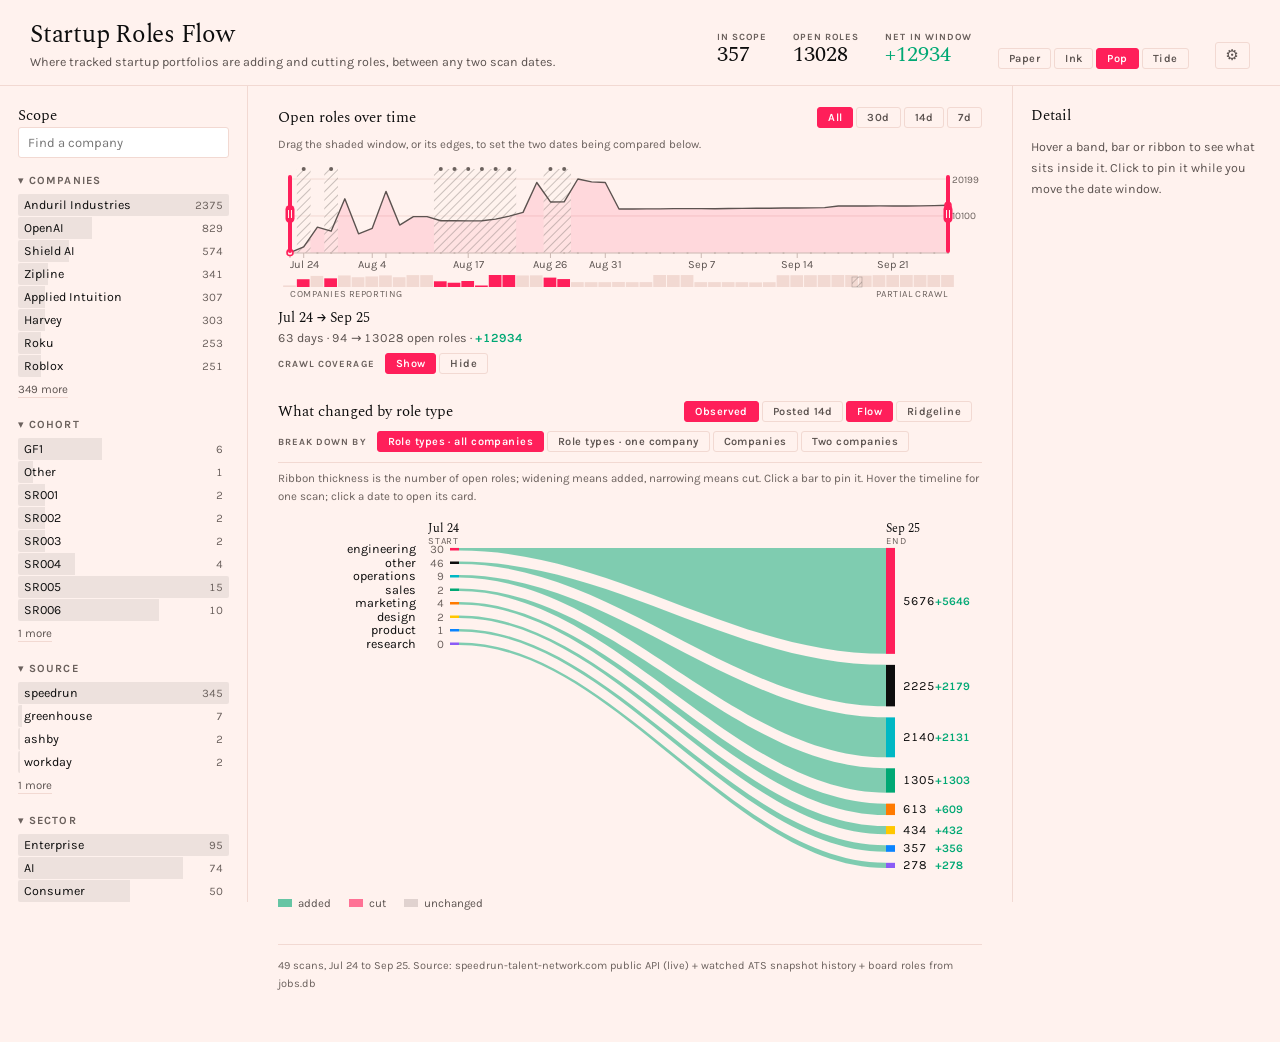
==== commit 0e64b39d: "flow: add a Fresh postings (14d) metric and a crawl-coverage layer The observed series says what the" ====
--- a/flow/index.html
+++ b/flow/index.html
@@ -383,6 +383,10 @@
         <p class="hint">Drag the shaded window, or its edges, to set the two dates being compared below.</p>
         <div id="d-timeline"></div>
         <div class="range" id="d-range"></div>
+        <div class="row" style="justify-content:flex-start;padding-top:8px">
+          <span class="eyebrow">Crawl coverage</span>
+          <div class="seg" id="d-covseg"></div>
+        </div>
       </section>
 
       <section>
@@ -439,6 +443,10 @@
       <div class="hscroll" id="m-presets" style="padding:8px 0 10px"></div>
       <div id="m-timeline"></div>
       <div class="range" id="m-range"></div>
+      <div class="byrow">
+        <span class="eyebrow" style="font-size:10px">Crawl coverage</span>
+        <div class="hscroll mtabs" id="m-covseg"></div>
+      </div>
       <div class="byrow">
         <span class="eyebrow" style="font-size:10px">Break down by</span>
         <div class="hscroll mtabs" id="m-tabs"></div>
@@ -624,19 +632,37 @@
   othersOpen: false, // companies mode: unfold the "N others" band into the full column
   dayHover: true, dayClick: true,   // prefs: day stats on hover / day card on click
   hoverDate: null, dayCard: null,   // date index under the cursor / opened in the card
+  metric: 'observed',  // 'observed' (what the crawl saw) | 'posted' (fresh postings, 14d)
+  showCoverage: true,  // crawl-coverage layer: hatched partial days + companies-reporting strip
   w: 700, wm: 358, panel: 0, dragX: 0, swiping: false, panelHs: [0, 0, 0],
   filtersOpen: false,
   coDrop: null, coQ: ''   // pair mode: which company dropdown is open (0|1|null) + its search text
 };
 
 /* ---------- data accessors ---------- */
-function asOf(c, date) { let v = 0; for (const h of c.history) { if (h.date <= date) v = h.total_jobs; else break; } return v; }
+/* Observed = what the crawl saw on a date (carried forward: a day the board was
+   not read shows the last count it did see). Posted = how many roles were first
+   posted in the 14 days before the date — the churn behind the level. */
+const isPosted = () => S.metric === 'posted';
+function obsAsOf(c, date) { let v = 0; for (const h of c.history) { if (h.date <= date) v = h.total_jobs; else break; } return v; }
+/* Exact-date only, never carried: the payload omits dates before the company's
+   first posting and marks partial-crawl days, so "no reading" stays NULL rather
+   than becoming a zero nobody crawled. */
+function postedAsOf(c, date) {
+  const p = c.posted;
+  if (!p) return null;
+  for (const e of p) { if (e.date === date) return e.n; if (e.date > date) break; }
+  return null;
+}
+function asOf(c, date) { return isPosted() ? (postedAsOf(c, date) || 0) : obsAsOf(c, date); }
 function fnAsOf(c, date, fn) { let v = 0; for (const h of c.history) { if (h.date > date) break; v = (h.jobs_by_fn && h.jobs_by_fn[fn]) || 0; } return v; }
-/* Dates this company's own board was not read at all (the payload marks rows it
-   had to carry forward). The count on show those days is the last one the crawl
-   actually saw, so the ridge hatches the slice instead of drawing a trough. */
+/* Dates this series has no honest reading for — the crawl came back short, or
+   (posted) the company's postings start later. The count on show those days is
+   the last one actually seen, so the ridge hatches the slice instead of drawing
+   a trough. */
 function gapIdx(c) {
-  const g = (c.history || []).filter(h => h.gap).map(h => h.date);
+  const src = isPosted() ? (c.posted || []) : (c.history || []);
+  const g = src.filter(h => h.gap).map(h => h.date);
   if (!g.length) return [];
   return S.data.dates.map((dt, i) => g.indexOf(dt) >= 0 ? i : -1).filter(i => i >= 0);
 }
@@ -668,7 +694,9 @@
   if (S.picked.length) list = list.filter(c => S.picked.includes(c.company));
   return list;
 }
-const byFunction = () => S.compare !== 'co';
+/* posted series are company-level only (monitor_roles carries no function), so
+   the posted metric always charts companies — never a role-type breakdown */
+const byFunction = () => !isPosted() && S.compare !== 'co';
 function filterCount() {
   const f = S.facets;
   return f.cohort.length + f.sector.length + f.work.length + f.city.length + f.source.length + S.picked.length;
@@ -683,7 +711,7 @@
 function series() {
   const d = S.data, dates = d.dates, t = RolesFlowTheme.theme(), sc = scope();
   let rows;
-  if (S.compare === 'pair') {
+  if (S.compare === 'pair' && !isPosted()) {
     /* function × company bands, colored by company — 16 rows for two picks */
     rows = sc.map((c, i) => FUNCTIONS.map(fn => ({ id: c.company + '|' + fn, label: fn + ' · ' + c.company,
       color: i === 0 ? t.pairA : t.pairB,
@@ -767,12 +795,18 @@
   /* the crawl's own footprint for this scan: a date the board only partly
      answered reads low here for a reason the totals cannot show */
   const cov = (d.coverage || {})[dt] || null;
+  const posted = isPosted();
+  const from = d.posted_from || null;
   return {
     i: i, date: dt, prev: prev, first: i === 0,
+    posted: posted, postedFrom: from,
+    /* before the first posting date on record there is nothing to read, which
+       is not the same as "no roles were posted" */
+    noPosted: posted && !!from && dt < from,
     total: total, delta: delta,
     cov: cov, gap: !!(cov && cov.gap),
     color: delta > 0 ? t.up : delta < 0 ? t.down : t.muted,
-    fns: FUNCTIONS.map(fn => ({ fn: fn, n: sc.reduce((s, c) => s + fnAsOf(c, dt, fn), 0) }))
+    fns: posted ? [] : FUNCTIONS.map(fn => ({ fn: fn, n: sc.reduce((s, c) => s + fnAsOf(c, dt, fn), 0) }))
       .filter(x => x.n > 0).sort((p, q) => q.n - p.n),
     movers: companies.filter(c => c.n !== c.was)
       .map(c => ({ label: c.label, delta: c.n - c.was, color: c.n - c.was > 0 ? t.up : t.down }))
@@ -803,18 +837,25 @@
   const s = dateStats(i);
   if (!s) return '';
   const max = Math.max(1, ...s.fns.map(f => f.n));
+  const tot = s.noPosted ? '—' : s.total;
   const moved = s.first
     ? '<span style="color:var(--faint)">first scan — nothing before it</span>'
-    : '<span style="color:' + s.color + ';font-weight:600">' + signed(s.delta) + '</span> vs ' + fmtDate(s.prev);
+    : s.noPosted
+      ? '<span style="color:var(--faint)">nothing on record before ' + fmtDate(s.postedFrom) + '</span>'
+      : '<span style="color:' + s.color + ';font-weight:600">' + signed(s.delta) + '</span> vs ' + fmtDate(s.prev);
   const mv = s.movers.length
     ? s.movers.slice(0, 3).map(m => '<span style="color:' + m.color + '">' + esc(trunc(m.label, 18)) + ' ' + signed(m.delta) + '</span>').join('')
     : '<span style="color:var(--faint)">no company moved vs ' + fmtDate(s.prev) + '</span>';
   return '<div class="dtip-head"><span class="dtip-date">' + fmtDate(s.date) + '</span>' +
-    '<span class="dtip-tot">' + s.total + '</span></div>' +
-    '<div class="dtip-sub">roles · ' + moved + '</div>' + gapNote(s) +
-    '<div class="dtip-rows">' + s.fns.slice(0, 6).map(f =>
-      '<div class="dtip-row"><span class="bar" style="width:' + Math.round(f.n / max * 100) + '%"></span>' +
-      '<span class="name">' + f.fn + '</span><span class="n">' + f.n + '</span></div>').join('') + '</div>' +
+    '<span class="dtip-tot">' + tot + '</span></div>' +
+    '<div class="dtip-sub">' + (s.posted ? 'fresh postings (14d) · ' : 'roles · ') + moved + '</div>' + gapNote(s) +
+    (s.noPosted
+      ? '<div class="dtip-rows"><span style="color:var(--faint);font-size:11.5px">no posted data before ' + fmtDate(s.postedFrom) + '</span></div>'
+      : s.posted
+        ? '<div class="dtip-rows"><span style="color:var(--faint);font-size:11.5px">posted dates carry no role-type split</span></div>'
+        : '<div class="dtip-rows">' + s.fns.slice(0, 6).map(f =>
+            '<div class="dtip-row"><span class="bar" style="width:' + Math.round(f.n / max * 100) + '%"></span>' +
+            '<span class="name">' + f.fn + '</span><span class="n">' + f.n + '</span></div>').join('') + '</div>') +
     '<div class="dtip-mv">' + mv + '</div>';
 }
 function dayCardHTML(i) {
@@ -822,19 +863,26 @@
   if (!s) return '';
   const top = s.companies.slice(0, 12);
   const max = Math.max(1, ...top.map(c => c.n));
-  return '<div class="ctitle"><span class="name">' + fmtDate(s.date) + ' · ' + s.total + ' roles</span>' +
+  const what = s.posted ? 'fresh postings' : 'roles';
+  const lead = s.noPosted
+    ? '<p class="cnote">No posted data before ' + fmtDate(s.postedFrom) + ' — postings only carry dates from then on.</p>'
+    : '';
+  return '<div class="ctitle"><span class="name">' + fmtDate(s.date) + ' · ' + (s.noPosted ? '—' : s.total) + ' ' + what + '</span>' +
     '<button type="button" class="close-pill" data-dayclose="1">Close</button></div>' +
-    '<div class="cfig"><span class="v">' + s.total + '</span><span class="lab">roles that day</span>' +
-    '<span class="delta" style="color:' + s.color + '">' + (s.first ? '—' : signed(s.delta)) + '</span></div>' +
-    '<div class="ceyebrow">' + (s.first ? 'First scan in the series' : 'Change since ' + fmtDate(s.prev)) + '</div>' +
-    gapNote(s, 'cgap') +
+    '<div class="cfig"><span class="v">' + (s.noPosted ? '—' : s.total) + '</span><span class="lab">' + what + ' that day</span>' +
+    '<span class="delta" style="color:' + s.color + '">' + (s.first || s.noPosted ? '—' : signed(s.delta)) + '</span></div>' +
+    '<div class="ceyebrow">' + (s.first ? 'First scan in the series'
+      : s.noPosted ? 'Before the first posted date on record'
+      : 'Change since ' + fmtDate(s.prev)) + '</div>' +
+    gapNote(s, 'cgap') + lead +
     (top.length
       ? '<div class="crows">' + top.map(c =>
           '<div class="crow"><span class="bar" style="width:' + Math.round(c.n / max * 100) + '%"></span>' +
           '<span class="name">' + esc(c.label) + '</span><span class="cnt">' + c.n + '</span></div>').join('') + '</div>'
-      : '<p class="cnote">No companies in scope had roles on ' + fmtDate(s.date) + '.</p>') +
-    '<p class="cnote">Top ' + top.length + ' of ' + s.companies.length + ' companies with roles on ' + fmtDate(s.date) +
-    ', ' + s.fns.length + ' role types. Counts are that single scan — the comparison window above is untouched.</p>';
+      : '<p class="cnote">No companies in scope had ' + what + ' on ' + fmtDate(s.date) + '.</p>') +
+    '<p class="cnote">Top ' + top.length + ' of ' + s.companies.length + ' companies with ' + what + ' on ' + fmtDate(s.date) +
+    (s.posted ? ', first posted in the 14 days before it' : ', ' + s.fns.length + ' role types') +
+    '. Counts are that single scan — the comparison window above is untouched.</p>';
 }
 function toggleDayCard(i) {
   S.dayCard = S.dayCard === i ? null : i;
@@ -929,10 +977,14 @@
   const covRows = dates.map(dt => (cov[dt] && cov[dt].rows) || 0);
   const covMax = (i, win) => Math.max(1, ...covRows.slice(Math.max(0, i - win), i + win + 1));
   const hatchId = 'gaphatch-' + (mobile ? 'm' : 'd');
-  const p = part.map(dt => dates.indexOf(dt)).filter(i => i >= 0);
+  const p = S.showCoverage ? part.map(dt => dates.indexOf(dt)).filter(i => i >= 0) : [];
   let gaps = '', gapKey = '';
   if (p.length) {
-    gaps = '<defs><pattern id="' + hatchId + '" width="6" height="6" patternUnits="userSpaceOnUse" patternTransform="rotate(45)">' +
+    /* the wash first: a partial day reads dimmer than the ones around it, so the
+       shape of the line stops carrying a claim the data cannot make */
+    gaps += p.map(i => '<rect x="' + (X(i) - pitch / 2) + '" y="' + (mobile ? 6 : 8) + '" width="' + pitch +
+        '" height="' + (axisY - (mobile ? 6 : 8)) + '" fill="' + t.paper + '" fill-opacity=".34"/>').join('') +
+      '<defs><pattern id="' + hatchId + '" width="6" height="6" patternUnits="userSpaceOnUse" patternTransform="rotate(45)">' +
       '<line x1="0" y1="0" x2="0" y2="6" stroke="' + t.faint + '" stroke-width="1.2" stroke-opacity=".6"/></pattern></defs>' +
       p.map(i => '<rect x="' + (X(i) - pitch / 2) + '" y="' + (mobile ? 6 : 8) + '" width="' + pitch +
         '" height="' + (axisY - (mobile ? 6 : 8)) + '" fill="url(#' + hatchId + ')"/>').join('') +
@@ -945,21 +997,21 @@
       '<text x="' + ky + '" y="' + (stripY + stripH + (mobile ? 11 : 10)) + '" text-anchor="end" font-size="' + (mobile ? 10 : 9.5) +
       '" fill="' + t.faint + '" font-family="Karla,sans-serif" letter-spacing=".06em">PARTIAL CRAWL</text>';
   }
-  const bars = covRows.map((rows, i) => {
+  const bars = S.showCoverage ? covRows.map((rows, i) => {
     if (!rows) return '';
     const h = Math.max(1.5, Math.min(1, rows / covMax(i, 6)) * stripH);
     return '<rect data-date="' + i + '" x="' + (X(i) - pitch / 2) + '" y="' + (stripY + stripH - h) +
       '" width="' + Math.max(1, pitch - 1) + '" height="' + h + '" fill="' +
       (part.indexOf(dates[i]) >= 0 ? t.accent : t.rule) + '" pointer-events="all" style="cursor:crosshair"/>';
-  }).join('');
+  }).join('') : '';
 
   return '<svg viewBox="0 0 ' + W + ' ' + H + '" width="' + W + '" height="' + H + '" style="display:block;touch-action:none">' +
     grid + area + gaps +
     '<polyline points="' + line + '" fill="none" stroke="' + t.muted + '" stroke-width="' + (mobile ? 1.6 : 1.4) + '" stroke-linejoin="round"/>' +
     '<line x1="' + X(0) + '" y1="' + axisY + '" x2="' + (X(0) + plot) + '" y2="' + axisY + '" stroke="' + t.axis + '" stroke-width="1"/>' + ticks +
     bars +
-    '<text x="' + X(0) + '" y="' + (stripY + stripH + (mobile ? 11 : 10)) + '" font-size="' + (mobile ? 10 : 9.5) +
-    '" fill="' + t.faint + '" font-family="Karla,sans-serif" letter-spacing=".06em">COMPANIES REPORTING</text>' +
+    (S.showCoverage ? '<text x="' + X(0) + '" y="' + (stripY + stripH + (mobile ? 11 : 10)) + '" font-size="' + (mobile ? 10 : 9.5) +
+      '" fill="' + t.faint + '" font-family="Karla,sans-serif" letter-spacing=".06em">COMPANIES REPORTING</text>' : '') +
     gapKey +
     '<rect data-brush="body" x="' + x0 + '" y="' + (mobile ? 8 : 10) + '" width="' + Math.max(mobile ? 6 : 4, x1 - x0) + '" height="' + (mobile ? 88 : 82) + '" fill="transparent" pointer-events="all" cursor="grab"/>' +
     dot(x0, vals[S.from]) + dot(x1, vals[S.to]) +
@@ -1374,19 +1426,32 @@
   /* ---- timeline + range ---- */
   $('#d-timeline').innerHTML = timelineSVG(false);
   $('#m-timeline').innerHTML = timelineSVG(true);
+  /* the coverage layer is a reading aid, not part of the series: hatched days and
+     the companies-reporting strip can be turned off (the per-company ridge
+     hatches stay — those are the detail cards' own honesty marks) */
+  const covSeg = '<button type="button" data-cov="1"' + (S.showCoverage ? ' class="on"' : '') + '>Show</button>' +
+    '<button type="button" data-cov="0"' + (S.showCoverage ? '' : ' class="on"') + '>Hide</button>';
+  $('#d-covseg').innerHTML = covSeg;
+  $('#m-covseg').innerHTML = covSeg;
   const range = '<div class="fig">' + fmtDate(a) + ' → ' + fmtDate(b) + '</div>' +
-    '<div class="sub num">' + days + ' days · ' + t0 + ' → ' + t1 + (isMobile() ? ' roles' : ' open roles') + ' · <span style="color:' + (net > 0 ? t.up : net < 0 ? t.down : t.muted) + ';font-weight:600">' + signed(net) + '</span></div>';
+    '<div class="sub num">' + days + ' days · ' + t0 + ' → ' + t1 +
+    (isPosted() ? ' fresh postings (14d)' : (isMobile() ? ' roles' : ' open roles')) +
+    ' · <span style="color:' + (net > 0 ? t.up : net < 0 ? t.down : t.muted) + ';font-weight:600">' + signed(net) + '</span></div>';
   $('#d-range').innerHTML = range;
   $('#m-range').innerHTML = range;
 
   /* ---- compare tabs + picker ---- */
+  const metricBtns = () =>
+    '<button type="button" data-metric="observed"' + (isPosted() ? '' : ' class="on"') + '>Observed</button>' +
+    '<button type="button" data-metric="posted"' + (isPosted() ? ' class="on"' : '') + '>Posted 14d</button>';
   const tabDef = isMobile()
     ? [['fn', 'All companies'], ['one', 'One company'], ['co', 'By company'], ['pair', 'Two companies']]
     : [['fn', 'Role types · all companies'], ['one', 'Role types · one company'], ['co', 'Companies'], ['pair', 'Two companies']];
   const tabs = tabDef.map(([k, label]) =>
     '<button type="button" data-tab="' + k + '" class="' + (isMobile() ? 'preset' : '') + (S.compare === k ? ' on' : '') + '">' + label + '</button>').join('');
   $('#d-tabs').innerHTML = tabs;
-  $('#m-tabs').innerHTML = tabs;
+  /* mobile has no chart-switch row: the metric pair rides the break-down tabs */
+  $('#m-tabs').innerHTML = tabs + metricBtns();
 
   const opts = d.companies.slice().sort((p, r) => r.total_jobs - p.total_jobs)
     .map(c => '<option value="' + esc(c.company) + '">' + esc(c.company) + '  ·  ' + c.total_jobs + (isMobile() ? ' roles' : '') + '</option>').join('');
@@ -1405,14 +1470,17 @@
 
   /* ---- chart switch + headings ---- */
   const ridge = S.chart === 'ridge';
-  const heads = {
-    fn: ridge ? 'Role types over time, all companies in scope' : 'What changed by role type',
-    one: ridge ? 'Role types over time at ' + (S.focusCo || '—') : 'What changed at ' + (S.focusCo || '—'),
-    co: ridge ? 'Companies over time' : 'What changed by company',
-    pair: ridge ? 'Role types over time at the two companies you picked' : 'What changed by role type, two companies'
-  };
+  const heads = isPosted()
+    ? { fn: 'Fresh postings by company', one: 'Fresh postings at ' + (S.focusCo || '—'),
+        co: 'Fresh postings by company', pair: 'Fresh postings at the two companies you picked' }
+    : {
+      fn: ridge ? 'Role types over time, all companies in scope' : 'What changed by role type',
+      one: ridge ? 'Role types over time at ' + (S.focusCo || '—') : 'What changed at ' + (S.focusCo || '—'),
+      co: ridge ? 'Companies over time' : 'What changed by company',
+      pair: ridge ? 'Role types over time at the two companies you picked' : 'What changed by role type, two companies'
+    };
   $('#d-chart-head').textContent = heads[S.compare];
-  $('#d-chart-switch').innerHTML =
+  $('#d-chart-switch').innerHTML = metricBtns() +
     '<button type="button" data-chart="flow"' + (ridge ? '' : ' class="on"') + '>Flow</button>' +
     '<button type="button" data-chart="ridge"' + (ridge ? ' class="on"' : '') + '>Ridgeline</button>' +
     foldBtn(hasOthers, false, sc.length);
@@ -1431,7 +1499,12 @@
         : (S.dayHover ? 'Hover the timeline for one scan' : 'The timeline marks each scan'))
       + (S.dayClick ? '; click a date to open its card.' : '.')
     : '';
-  $('#d-hint').textContent = (S.compare === 'pair'
+  const postedHint = 'Fresh postings — roles first posted in the 14 days before each scan, the churn behind the level. '
+    + 'Company level only (the board keeps no posting dates per role type), and it starts '
+    + (d.posted_from ? fmtDate(d.posted_from) : 'later') + ': earlier dates have no posted reading at all. ';
+  $('#d-hint').textContent = (isPosted()
+    ? postedHint
+    : S.compare === 'pair'
     ? 'One band per role type per company, colored by company. Bands share a common vertical scale, so the two companies\' mixes are directly comparable.'
     : S.compare === 'co'
       ? coHint + (ridge
@@ -1670,6 +1743,11 @@
     const ds = JSON.parse(localStorage.getItem('rolesFlow.dayStats'));
     if (ds && typeof ds === 'object') { S.dayHover = ds.hover !== false; S.dayClick = ds.click !== false; }
   } catch (err) {}
+  try {
+    const m = localStorage.getItem('rolesFlow.metric');
+    if (m === 'posted' || m === 'observed') S.metric = m;
+  } catch (err) {}
+  try { S.showCoverage = localStorage.getItem('rolesFlow.cov') !== 'off'; } catch (err) {}
   renderAll();
 }
 function loadData(path, live) {
@@ -1733,18 +1811,41 @@
   }
   renderAll();
 }
+function setMetric(m) {
+  if (m !== 'posted' && m !== 'observed') return;
+  S.metric = m;
+  /* posted series are company-level: a function breakdown or a role-type heading
+     would be describing data that does not exist */
+  if (m === 'posted' && S.compare === 'fn') S.compare = 'co';
+  S.pin = null; S.hover = null; S.dayCard = null; hideDateTip();
+  try { localStorage.setItem('rolesFlow.metric', m); } catch (err) {}
+  renderAll();
+}
+function setCoverage(on) {
+  S.showCoverage = !!on;
+  try { localStorage.setItem('rolesFlow.cov', on ? 'on' : 'off'); } catch (err) {}
+  renderAll();
+}
+['#d-covseg', '#m-covseg'].forEach(sel => $(sel).addEventListener('click', e => {
+  const b = e.target.closest('[data-cov]');
+  if (b) setCoverage(b.dataset.cov === '1');
+}));
 $('#d-tabs').addEventListener('click', e => {
   const b = e.target.closest('[data-tab]');
   if (b) pickTab(b.dataset.tab);
 });
 $('#m-tabs').addEventListener('click', e => {
-  const b = e.target.closest('[data-tab]');
-  if (b) pickTab(b.dataset.tab);
+  const b = e.target.closest('[data-metric]');
+  if (b) { setMetric(b.dataset.metric); return; }
+  const t = e.target.closest('[data-tab]');
+  if (t) pickTab(t.dataset.tab);
 });
 $('#d-picker').addEventListener('change', e => { S.focusCo = e.target.value; S.pin = null; S.hover = null; renderAll(); });
 $('#m-picker').addEventListener('change', e => { S.focusCo = e.target.value; S.pin = null; renderAll(); });
 $('#d-chart-switch').addEventListener('click', e => {
   if (e.target.closest('[data-others]')) { toggleOthers(); return; }
+  const mb = e.target.closest('[data-metric]');
+  if (mb) { setMetric(mb.dataset.metric); return; }
   const b = e.target.closest('[data-chart]');
   if (!b) return;
   S.chart = b.dataset.chart; S.pin = null; S.hover = null; renderAll();
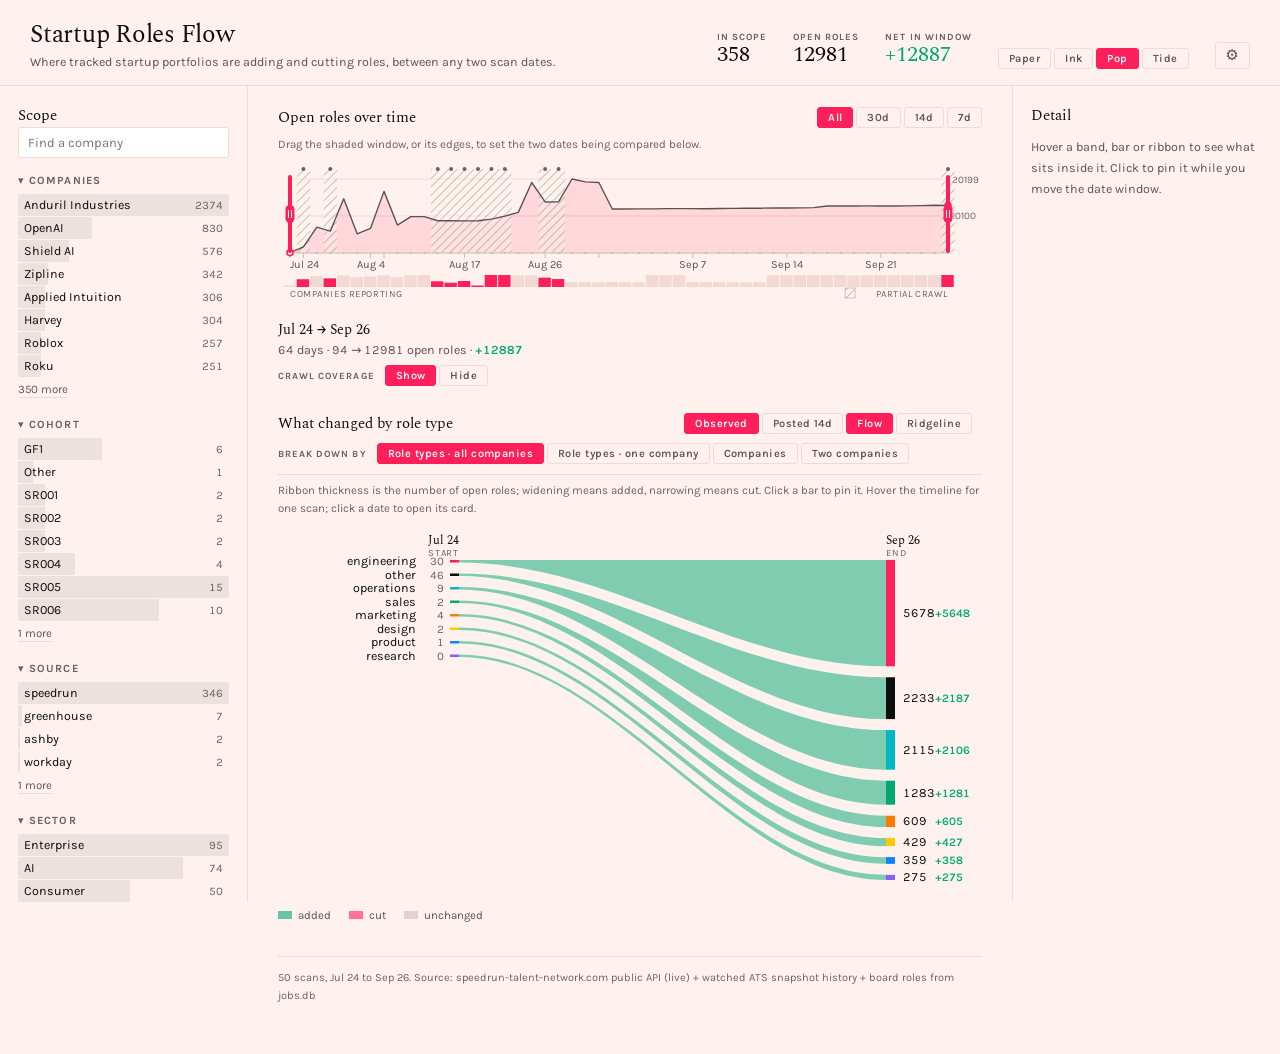
==== commit 743c5bce: "refresh 2026-09-26 flow: coverage key keeps clear of the chart labels on phones — the two labels are" ====
--- a/flow/index.html
+++ b/flow/index.html
@@ -924,8 +924,28 @@
      answered that day. A partial crawl is why an August date reads low, and
      the numbers alone can't say that — the crawl's own footprint can. */
   const stripY = mobile ? 118 : 114, stripH = 12;
-  const H = (mobile ? 118 : 112) + 24;
   const axisY = mobile ? 96 : 92;
+  const cov = d.coverage || {}, part = d.partial_dates || [];
+  const p = S.showCoverage ? part.map(dt => dates.indexOf(dt)).filter(i => i >= 0) : [];
+  /* The strip's key has two labels — "COMPANIES REPORTING" on the left, the
+     hatched "PARTIAL CRAWL" swatch right-aligned on the same line. On a phone
+     in portrait there is no room for both on one row and the right label lands
+     on top of the left one, so the key drops to its own row and the SVG grows
+     to hold it. Widths are estimated (Karla, ~0.62em average advance) rather
+     than measured: this runs inside the SVG string, before layout. */
+  const keyFs = mobile ? 10 : 9.5;
+  /* uppercase Karla with .06em tracking runs ~0.72em per glyph, not the 0.62 of
+     mixed-case body text — underestimating it is what let the two labels meet */
+  const estW = s => s.length * keyFs * 0.72;
+  const KEY_GAP = 14;   /* the swatch itself + the space before the label it keys */
+  const KEY_ROOM = 40;  /* clearance we want left over before trusting one row */
+  const stackKey = mobile && p.length > 0 &&
+    estW('COMPANIES REPORTING') + estW('PARTIAL CRAWL') + KEY_GAP + KEY_ROOM > plot;
+  /* the key row sits below the strip, and the SVG has to be tall enough to hold
+     it: previously H stopped at the baseline, so the labels were clipped by the
+     bottom edge and read as colliding with the range line under the chart */
+  const keyBase = stripY + stripH + (mobile ? 11 : 10);
+  const H = keyBase + 12 + (stackKey ? 13 : 0);
 
   const line = vals.map((v, i) => X(i) + ',' + Y(v)).join(' ');
   const win = [];
@@ -972,12 +992,10 @@
      bar height is companies that answered against the local high-water mark,
      so it reads as coverage, not as a headcount — the board's own scope grows
      (315 rows a day in August, 791 once watched ATS boards joined). */
-  const cov = d.coverage || {}, part = d.partial_dates || [];
   const pitch = Math.max(1, plot / Math.max(1, n));
   const covRows = dates.map(dt => (cov[dt] && cov[dt].rows) || 0);
   const covMax = (i, win) => Math.max(1, ...covRows.slice(Math.max(0, i - win), i + win + 1));
   const hatchId = 'gaphatch-' + (mobile ? 'm' : 'd');
-  const p = S.showCoverage ? part.map(dt => dates.indexOf(dt)).filter(i => i >= 0) : [];
   let gaps = '', gapKey = '';
   if (p.length) {
     /* the wash first: a partial day reads dimmer than the ones around it, so the
@@ -990,11 +1008,15 @@
         '" height="' + (axisY - (mobile ? 6 : 8)) + '" fill="url(#' + hatchId + ')"/>').join('') +
       p.map(i => '<circle cx="' + X(i) + '" cy="' + (mobile ? 6 : 8) + '" r="2" fill="' + t.faint + '"/>').join('');
     /* the strip's own key, right-aligned on it: a hatched date and a tall bar
-       are the same story, and this is the only place it is spelled out */
-    const ky = X(0) + plot;
-    gapKey = '<rect x="' + (ky - (mobile ? 100 : 96)) + '" y="' + (stripY + 2) + '" width="10" height="10" fill="url(#' + hatchId +
+       are the same story, and this is the only place it is spelled out. When it
+       cannot share the row (see stackKey) it drops underneath, left-aligned
+       with the label above it, so neither can land on the other. */
+    const keyY = keyBase + (stackKey ? 13 : 0);
+    const swX = stackKey ? X(0) : X(0) + plot - estW('PARTIAL CRAWL') - 14;
+    const txX = stackKey ? X(0) + 14 : X(0) + plot;
+    gapKey = '<rect x="' + swX + '" y="' + (keyY - 9) + '" width="10" height="10" fill="url(#' + hatchId +
       ')" stroke="' + t.faint + '" stroke-width=".6" stroke-opacity=".5"/>' +
-      '<text x="' + ky + '" y="' + (stripY + stripH + (mobile ? 11 : 10)) + '" text-anchor="end" font-size="' + (mobile ? 10 : 9.5) +
+      '<text x="' + txX + '" y="' + keyY + '" text-anchor="' + (stackKey ? 'start' : 'end') + '" font-size="' + keyFs +
       '" fill="' + t.faint + '" font-family="Karla,sans-serif" letter-spacing=".06em">PARTIAL CRAWL</text>';
   }
   const bars = S.showCoverage ? covRows.map((rows, i) => {
@@ -1010,7 +1032,7 @@
     '<polyline points="' + line + '" fill="none" stroke="' + t.muted + '" stroke-width="' + (mobile ? 1.6 : 1.4) + '" stroke-linejoin="round"/>' +
     '<line x1="' + X(0) + '" y1="' + axisY + '" x2="' + (X(0) + plot) + '" y2="' + axisY + '" stroke="' + t.axis + '" stroke-width="1"/>' + ticks +
     bars +
-    (S.showCoverage ? '<text x="' + X(0) + '" y="' + (stripY + stripH + (mobile ? 11 : 10)) + '" font-size="' + (mobile ? 10 : 9.5) +
+    (S.showCoverage ? '<text x="' + X(0) + '" y="' + keyBase + '" font-size="' + keyFs +
       '" fill="' + t.faint + '" font-family="Karla,sans-serif" letter-spacing=".06em">COMPANIES REPORTING</text>' : '') +
     gapKey +
     '<rect data-brush="body" x="' + x0 + '" y="' + (mobile ? 8 : 10) + '" width="' + Math.max(mobile ? 6 : 4, x1 - x0) + '" height="' + (mobile ? 88 : 82) + '" fill="transparent" pointer-events="all" cursor="grab"/>' +
@@ -1689,7 +1711,9 @@
   $('#d-chart').innerHTML = '<div style="height:260px;color:var(--faint);font-size:13px;padding-top:40px">' + msg + '</div>';
   $('#d-detail').innerHTML = '<p style="font-size:12.5px;color:var(--muted);line-height:1.7">Hover a band, bar or ribbon to see what sits inside it. Click to pin it while you move the date window.</p>';
   $('#m-sub').textContent = S.err ? 'Load failed' : 'Loading…';
-  $('#m-timeline').innerHTML = '<div style="height:142px"></div>';
+  /* matches timelineSVG's own height on mobile (strip + one key row), so the card
+     does not jump when the chart replaces the placeholder */
+  $('#m-timeline').innerHTML = '<div style="height:153px"></div>';
   $('#m-p0').innerHTML = '<div style="height:220px;color:var(--faint);font-size:14px;padding-top:40px">' + msg + '</div>';
   $('#m-p1').innerHTML = '';
   $('#m-p2').innerHTML = '';
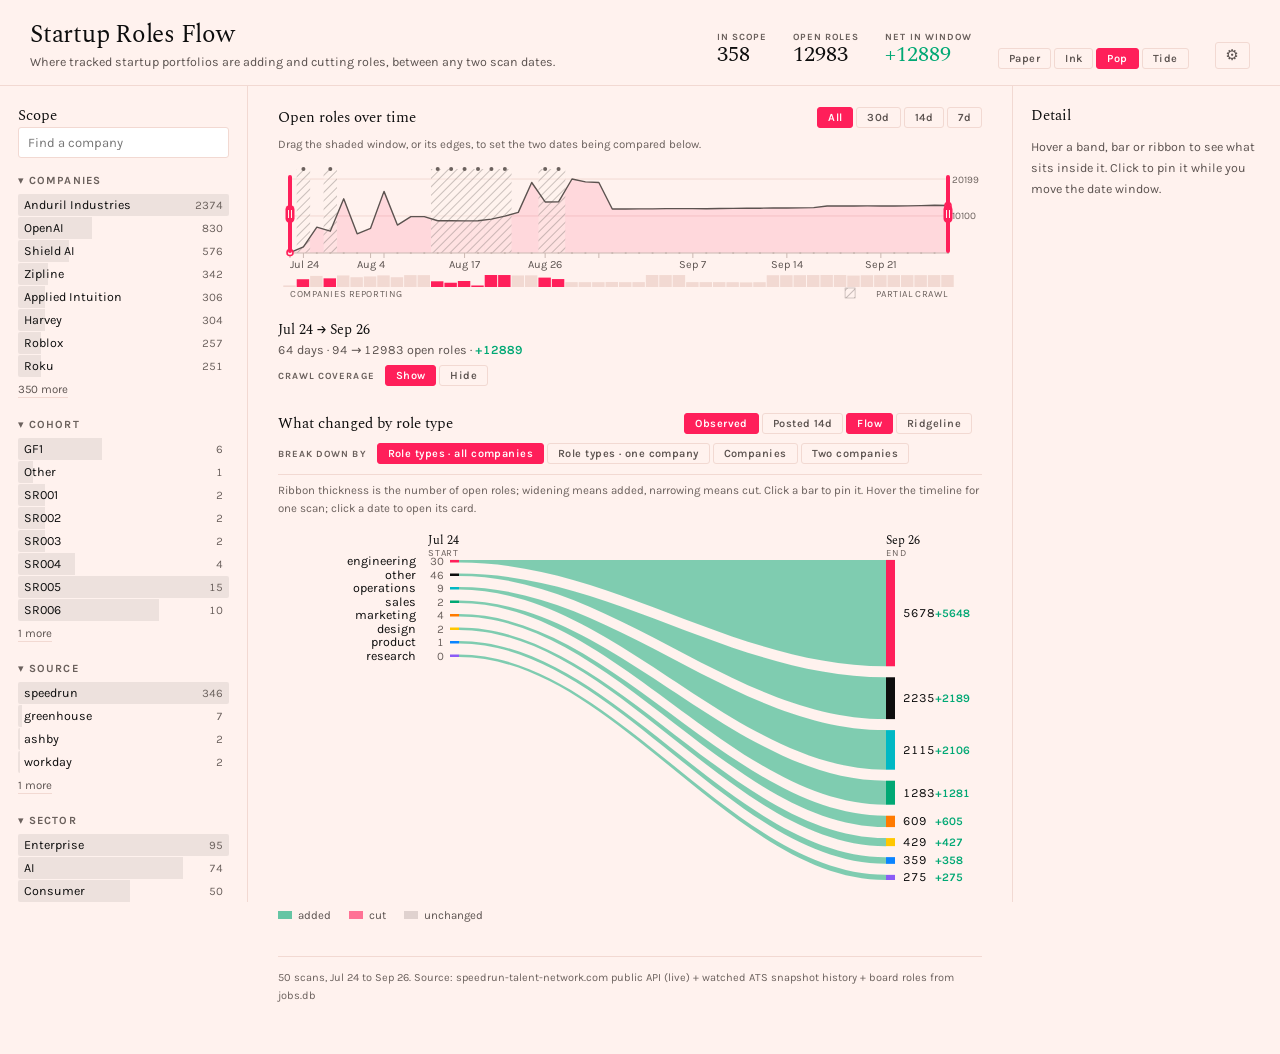
==== commit eada18b7: "boards: read data from R2, fall back to the bundled json; drop demo.db config.json carries the publi" ====
--- a/flow/index.html
+++ b/flow/index.html
@@ -1774,24 +1774,13 @@
   try { S.showCoverage = localStorage.getItem('rolesFlow.cov') !== 'off'; } catch (err) {}
   renderAll();
 }
-function loadData(path, live) {
-  fetch(path).then(r => {
-    if (!r.ok) throw new Error('http ' + r.status);
-    return r.json();
-  }).then(d => { S.live = live; applyData(d); })
-    .catch(e => {
-      if (live) { loadData('./data.json', false); }
-      else { S.err = String(e.message || e); renderAll(); }
-    });
-}
 (function boot() {
-  const params = new URLSearchParams(location.search);
-  if (params.get('data') === 'sqlite') {   /* demo/demo.db via sql.js */
-    import('../loader.js').then((m) => m.loadBoardData('flow', 'sqlite')).then((d) => { S.live = false; applyData(d); })
-      .catch((e) => { S.err = String(e.message || e); renderAll(); });
-  } else {
-    loadData('./data.json', false);   /* static build: data.json ships next to this page */
-  }
+  /* loader.js picks the source: ?data=sqlite|r2|github, else auto
+     (primary from config.json, bundled data.json as the fallback). */
+  const mode = new URLSearchParams(location.search).get('data') || 'auto';
+  import('../loader.js').then((m) => m.loadBoardData('flow', mode))
+    .then((d) => { S.live = false; applyData(d); })
+    .catch((e) => { S.err = String(e.message || e); renderAll(); });
 })();
 
 /* ---------- theme switchers ---------- */
